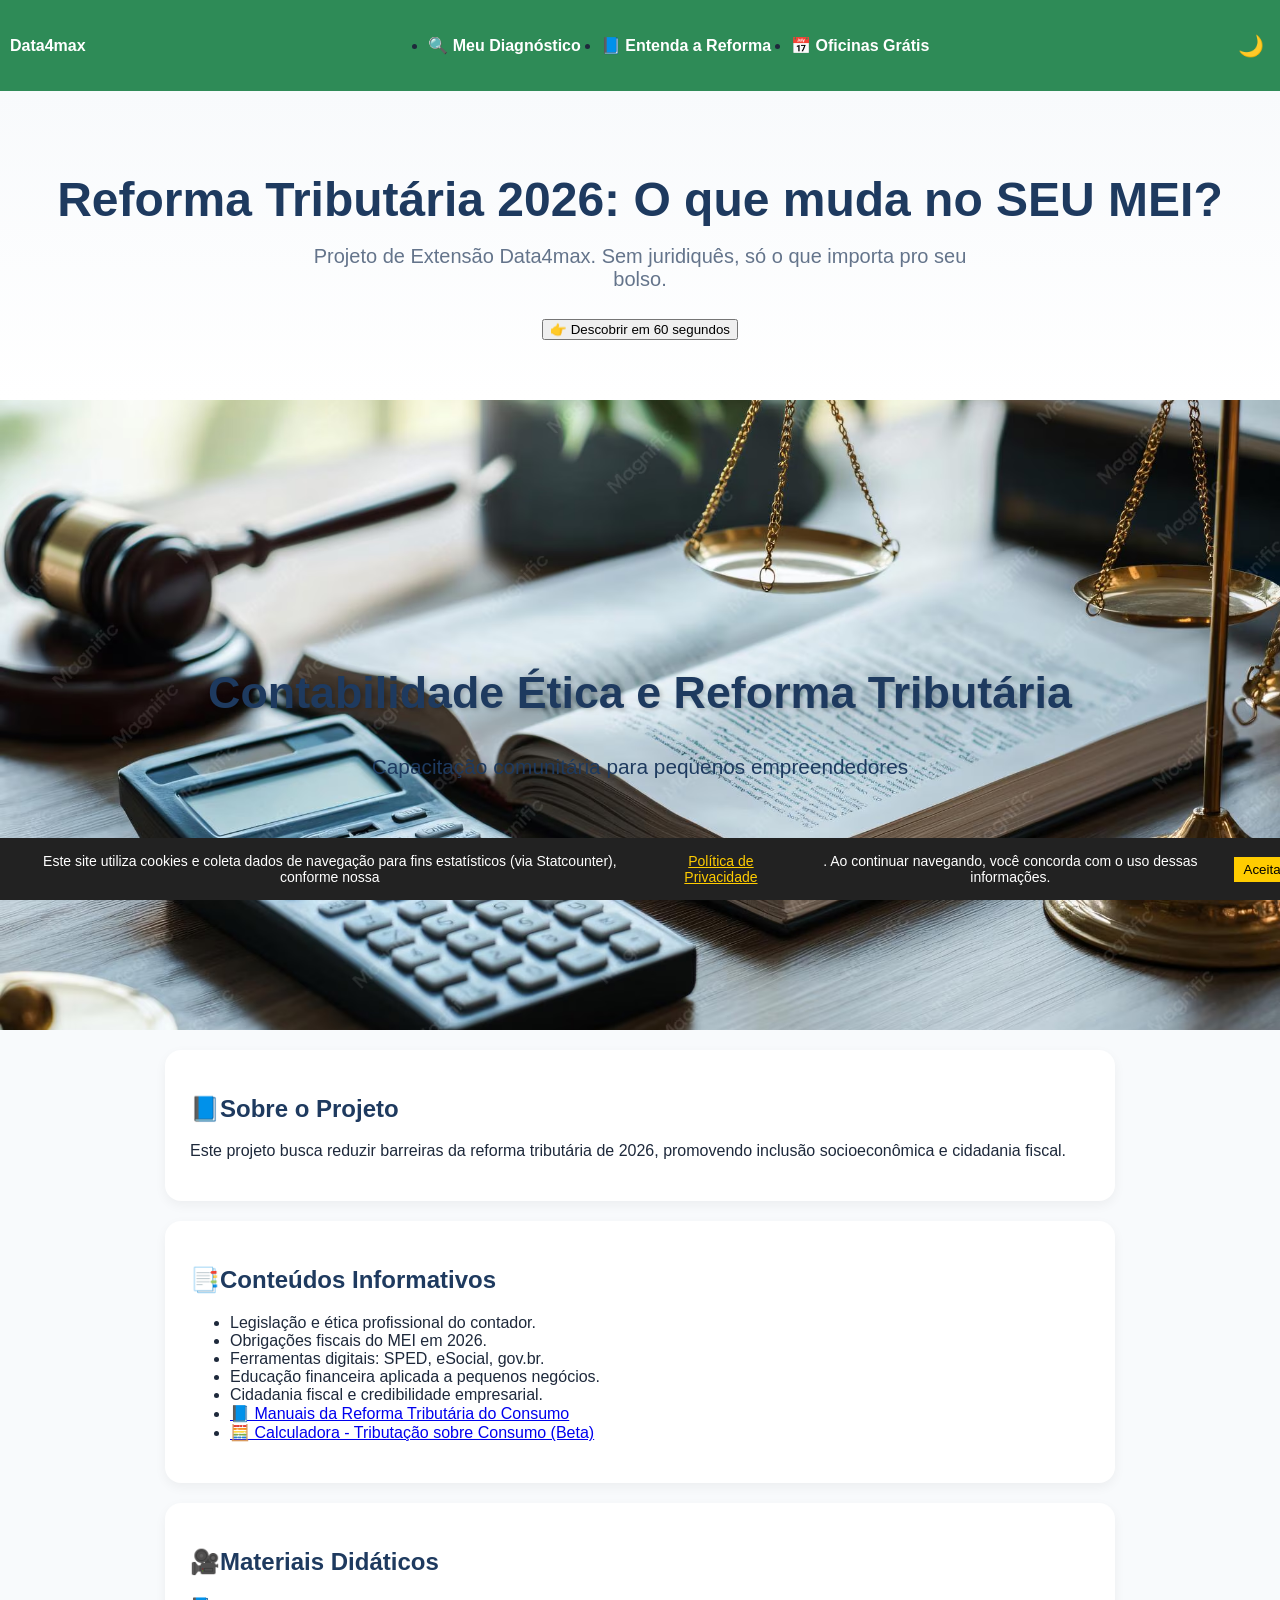
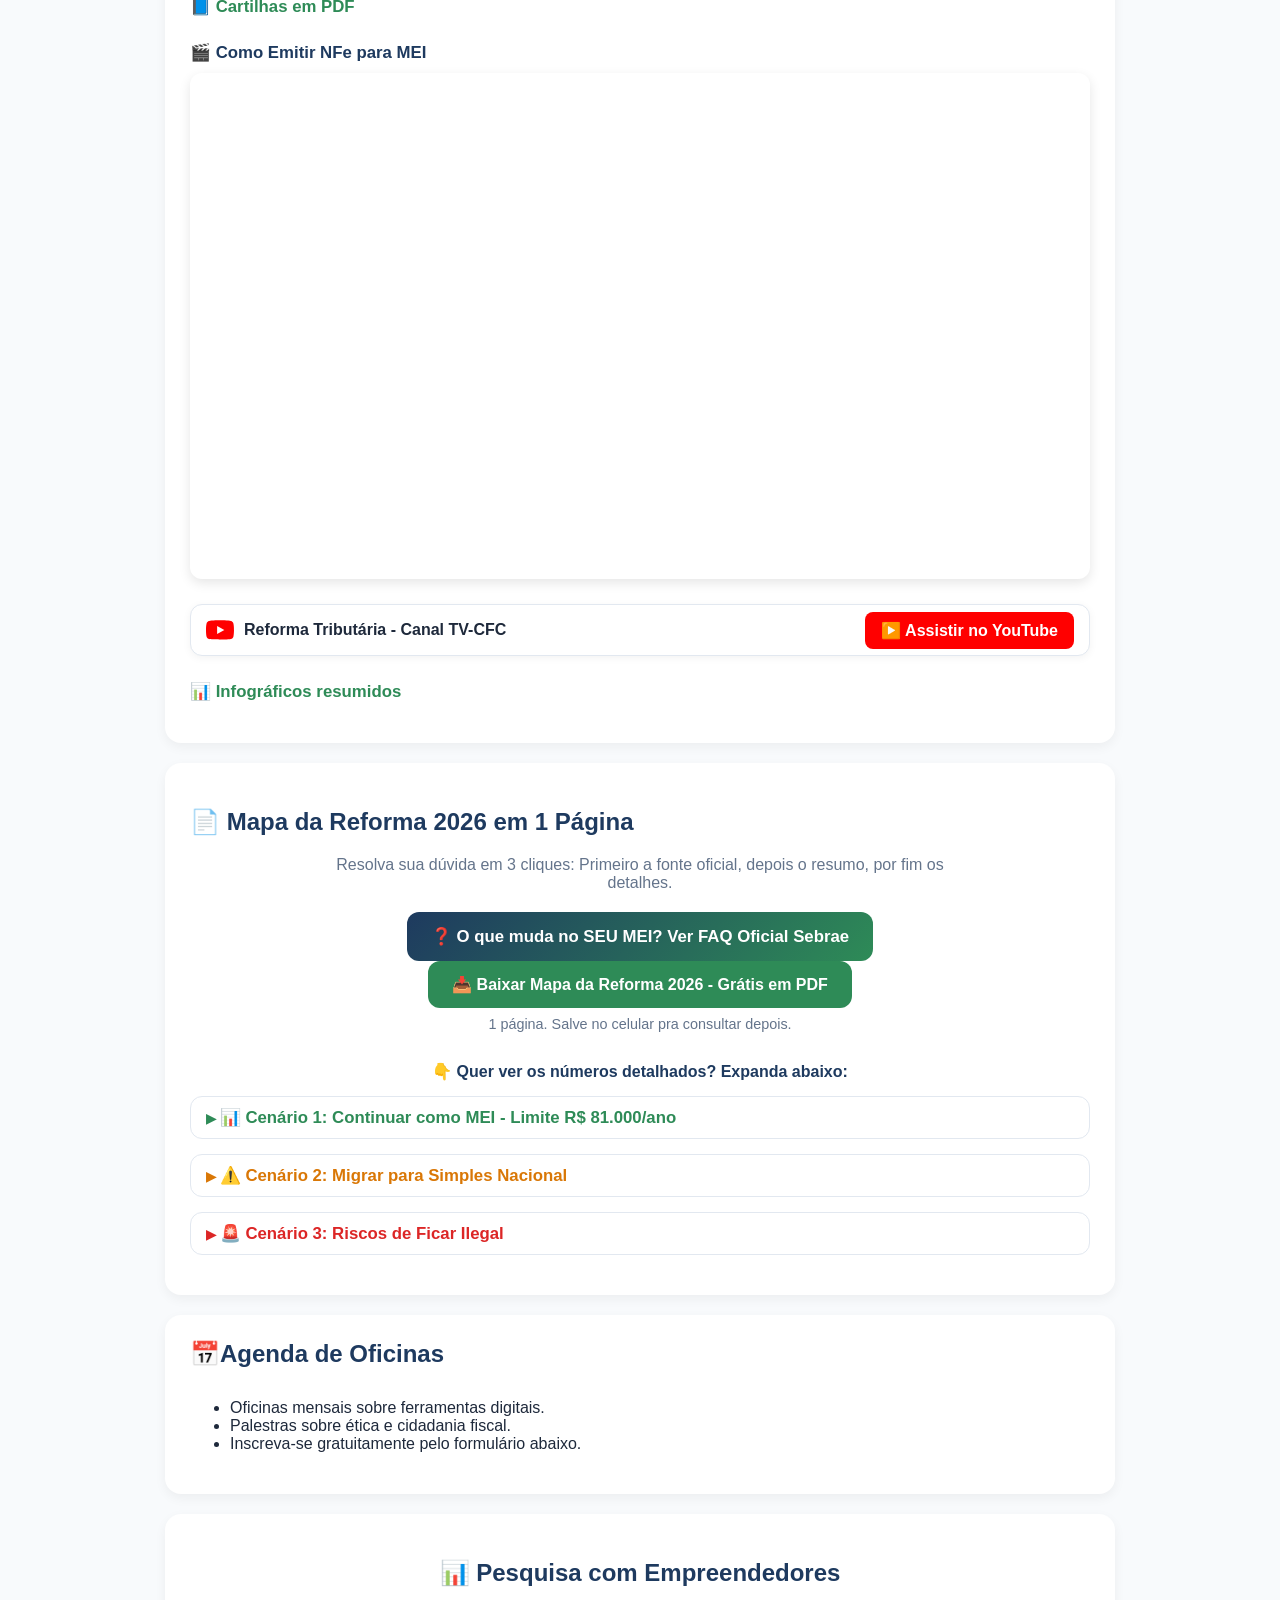
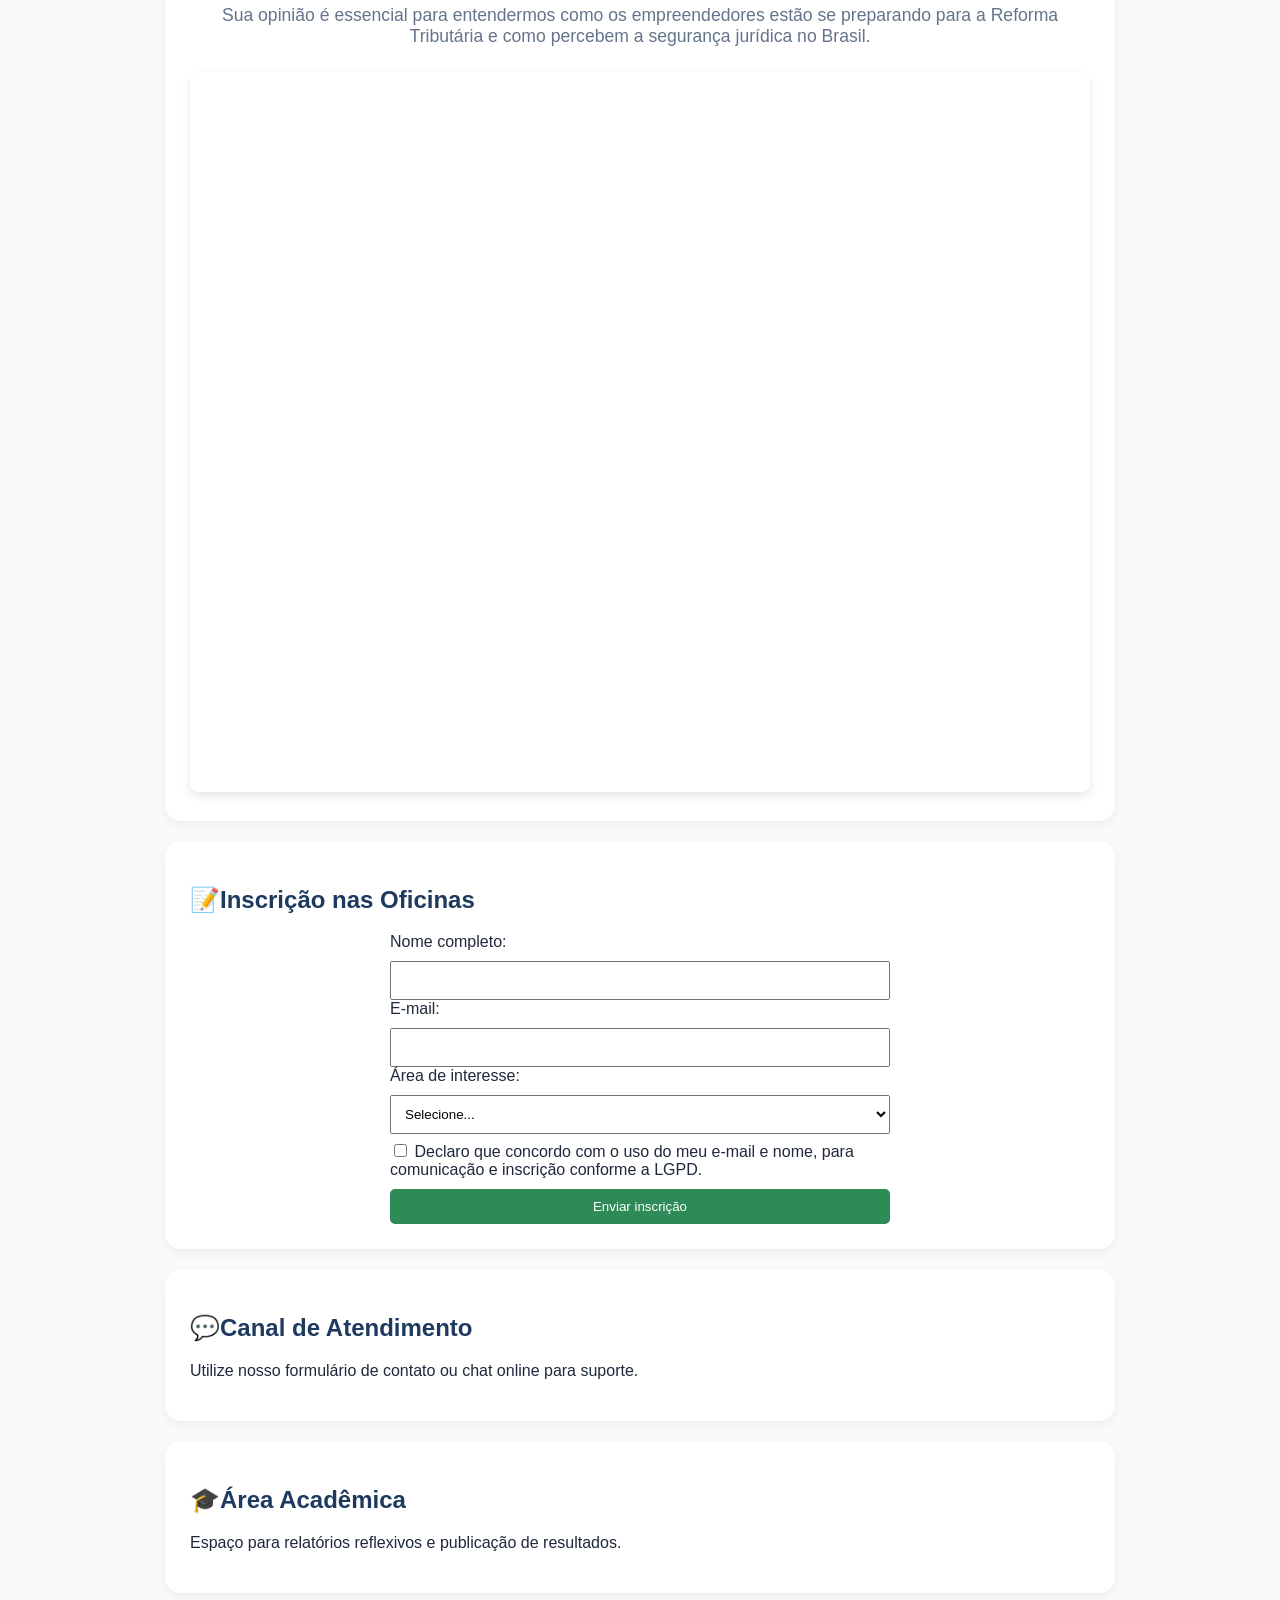
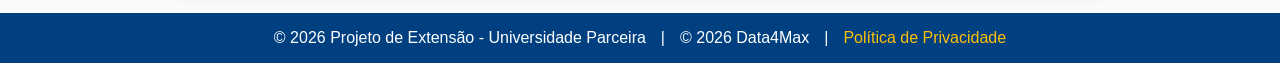
==== index.html @ 325523de "Update index.html" ====
<!DOCTYPE html>
<html lang="pt-BR">
<head>
  <meta charset="UTF-8">
  <meta name="viewport" content="width=device-width, initial-scale=1.0">
  <title>Reforma Tributária 2026: O que muda no SEU MEI? | Data4max</title>  
  <link rel="stylesheet" href="css/style.css">

   <!-- Navegação com menu hamburguer e botão de tema -->
  <nav class="navbar">
    <div class="nav-left">
      <div class="logo">Data4max</div>
      <ul class="menu" id="menu">
        <li><a href="#pesquisa">🔍 Meu Diagnóstico</a></li>
        <li><a href="#mapa">📘 Entenda a Reforma</a></li>
        <li><a href="#agenda">📅 Oficinas Grátis</a></li>
        <li class="hide-menu"><a href="#materiais">🎥 Materiais</a></li>
        <li class="hide-menu"><a href="#atendimento">💬 Atendimento</a></li>
        <li class="hide-menu"><a href="#academico">🎓 Acadêmico</a></li>
      </ul>
    </div>
    <div class="nav-right">
      <button id="theme-toggle">🌙</button>
      <button class="menu-toggle" id="menu-toggle">☰ Menu</button>
    </div>
  </nav>

  <!-- 👇 HERO CENTRALIZADO - NOVO -->
  <section class="hero">
    <div class="container">
      <h1>Reforma Tributária 2026: O que muda no SEU MEI?</h1>
      <p>Projeto de Extensão Data4max. Sem juridiquês, só o que importa pro seu bolso.</p>
      <button class="btn-cta" onclick="document.getElementById('pesquisa').scrollIntoView()">👉 Descobrir em 60 segundos</button>
    </div>
  </section>

  <!-- Banner visual -->
  <div class="banner">
    <div class="overlay"></div>
    <div class="banner-content">
      <h2>Contabilidade Ética e Reforma Tributária</h2> <!-- Era H1 -->
      <p>Capacitação comunitária para pequenos empreendedores</p>
    </div>
  </div>

  <section class="section" id="sobre">
    <h2><span>📘</span>Sobre o Projeto</h2>
    <p>Este projeto busca reduzir barreiras da reforma tributária de 2026, promovendo inclusão socioeconômica e cidadania fiscal.</p>
  </section>

  <section class="section" id="conteudos">
    <h2><span>📑</span>Conteúdos Informativos</h2>
    <ul>
      <li>Legislação e ética profissional do contador.</li>
      <li>Obrigações fiscais do MEI em 2026.</li>
      <li>Ferramentas digitais: SPED, eSocial, gov.br.</li>
      <li>Educação financeira aplicada a pequenos negócios.</li>
      <li>Cidadania fiscal e credibilidade empresarial.</li>
      <li>
        <a href="https://www.gov.br/receitafederal/pt-br/centrais-de-conteudo/publicacoes/manuais/reforma-tributaria-do-consumo" target="_blank" class="tooltip-container">
          📘 Manuais da Reforma Tributária do Consumo
          <span class="tooltip">Acesse os manuais oficiais da Receita Federal sobre a Reforma Tributária do Consumo</span>
        </a>
      </li>
      <li>
        <a href="https://consumo.tributos.gov.br/servico/calcular-tributos-consumo/calculadora/regime-geral" target="_blank" class="tooltip-container">
          🧮 Calculadora - Tributação sobre Consumo (Beta)
          <span class="tooltip">Ferramenta beta para simular a tributação sobre consumo no regime geral</span>
        </a>
      </li>
    </ul>
  </section>

  <!-- =============================== MATERIAIS - HTML v4 =============================== -->
  <section class="section" id="materiais">
    <h2><span>🎥</span>Materiais Didáticos</h2>
    <ul class="materiais-lista">
      <li>
        <div class="tooltip-container">
          <a href="assets/Reforma_Tributaria_Pequenos_Negocios_ebook" target="_blank" rel="noopener noreferrer" class="materiais-link">
            📘 Cartilhas em PDF
          </a>
          <span class="tooltip">Material oficial do Sebrae. 17 páginas, linguagem simples.</span>
        </div>
      </li>
      <li>
        <div class="materiais-video-wrapper">
          <p class="materiais-titulo tooltip-container">
            🎬 Como Emitir NFe para MEI
            <span class="tooltip">Passo a passo atualizado pra emitir nota fiscal sendo MEI.</span>
          </p>
          <div class="video-container">
            <iframe
              src="https://www.youtube.com/embed/S_SVai_l8MQ"
              title="Como emitir NFe para MEI"
              frameborder="0"
              allow="accelerometer; autoplay; clipboard-write; encrypted-media; gyroscope; picture-in-picture; web-share"
              referrerpolicy="strict-origin-when-cross-origin"
              loading="lazy"
              allowfullscreen>
            </iframe>
          </div>
        </div>
      </li>
      <li>
        <div class="youtube-container">
          <div class="youtube-info">
            <svg xmlns="http://www.w3.org/2000/svg" width="28" height="20" viewBox="0 0 29 20" aria-hidden="true" class="youtube-icon">
              <path d="M14.4848 20C14.4848 20 23.5695 20 25.8229 19.4C27.0917 19.06 28.0459 18.08 28.3808 16.87C29 14.65 29 9.98 29 9.98C29 9.98 29 5.34 28.3808 3.14C28.0459 1.9 27.0917 0.94 25.8229 0.61C23.5695 0 14.4848 0 14.4848 0C14.4848 0 5.42037 0 3.17711 0.61C1.9286 0.94 0.954148 1.9 0.59888 3.14C0 5.34 0 9.98 0 9.98C0 9.98 0 14.65 0.59888 16.87C0.954148 18.08 1.9286 19.06 3.17711 19.4C5.42037 20 14.4848 20 14.4848 20Z" fill="#FF0000"></path>
              <path d="M19 10L11.5 5.75V14.25L19 10Z" fill="white"></path>
            </svg>
            Reforma Tributária - Canal TV-CFC
          </div>
          <div class="youtube-link">
            <a href="https://www.youtube.com/watch?v=bTarX86gB5U" target="_blank" rel="noopener" aria-label="Assistir vídeo no canal TV-CFC">
              ▶️ Assistir no YouTube
            </a>
          </div>
        </div>
      </li>
      <li>
        <div class="tooltip-container">
          <a href="assets/mapa-reforma-mei.pdf" download class="materiais-link">
            📊 Infográficos resumidos
          </a>
          <span class="tooltip">Baixe o Mapa da Reforma 2026 em 1 página. Grátis.</span>
        </div>
      </li>
    </ul>
  </section>

  <!-- =============================== MAPA - HTML =============================== -->
  <section class="section" id="mapa">
    <h2>📄 Mapa da Reforma 2026 em 1 Página</h2>
    <p class="mapa-subtitulo">
      Resolva sua dúvida em 3 cliques: Primeiro a fonte oficial, depois o resumo, por fim os detalhes.
    </p>
    <div class="tooltip-container mapa-btn-wrapper">
      <a href="assets/FAQ_Reforma_Tributaria.pdf" target="_blank" class="btn-mapa btn-faq">
        ❓ O que muda no SEU MEI? Ver FAQ Oficial Sebrae
      </a>
      <span class="tooltip">
        Perguntas e Respostas direto da Agência Sebrae. 17 páginas. Atualizado 2025.
      </span>
    </div>
    <div class="mapa-btn-wrapper">
      <a href="assets/mapa-reforma-mei.pdf" download class="btn-mapa">
        📥 Baixar Mapa da Reforma 2026 - Grátis em PDF
      </a>
      <p class="mapa-legenda">1 página. Salve no celular pra consultar depois.</p>
    </div>
    <div class="mapa-accordion">
      <p class="mapa-cta">👇 Quer ver os números detalhados? Expanda abaixo:</p>
      <details class="mapa-details">
        <summary style="color: #2E8B57;">📊 Cenário 1: Continuar como MEI - Limite R$ 81.000/ano</summary>
        <div class="mapa-details-content">
          <p><strong>Impostos:</strong> Continua pagando só o DAS fixo. Sem IBS/CBS.</p>
          <p><strong>Regra Nova:</strong> Se passar de R$ 81 mil, sai do MEI automático.</p>
        </div>
      </details>
      <details class="mapa-details">
        <summary style="color: #D97706;">⚠️ Cenário 2: Migrar para Simples Nacional</summary>
        <div class="mapa-details-content">
          <p><strong>Quando:</strong> Fatura acima de R$ 81 mil ou quer emitir NFe sem limite.</p>
          <p><strong>Impostos:</strong> Vai pagar IBS + CBS dentro de uma alíquota única.</p>
        </div>
      </details>
      <details class="mapa-details">
        <summary style="color: #DC2626;">🚨 Cenário 3: Riscos de Ficar Ilegal</summary>
        <div class="mapa-details-content">
          <p><strong>Risco:</strong> Multa, cancelamento do CNPJ e perda de benefícios.</p>
          <p><strong>Dica:</strong> Use a calculadora antes de decidir.</p>
        </div>
      </details>
    </div>
  </section>

  <section class="section" id="agenda">
  <h2 class="tooltip-container">
    <span>📅</span>Agenda de Oficinas
    <span class="tooltip">🚧 Seção em desenvolvimento. Em breve as datas aqui.</span>
  </h2>
  <ul>
      <li>Oficinas mensais sobre ferramentas digitais.</li>
      <li>Palestras sobre ética e cidadania fiscal.</li>
      <li>Inscreva-se gratuitamente pelo formulário abaixo.</li>
    </ul>
  </section>

  <section class="section fade-in pesquisa" id="pesquisa">
    <h2><span>📊</span> Pesquisa com Empreendedores</h2>
    <p>
      Sua opinião é essencial para entendermos como os empreendedores estão se preparando para a Reforma Tributária e como percebem a segurança jurídica no Brasil.
    </p>
    <iframe src="https://docs.google.com/forms/d/e/1FAIpQLSePwl8fW0wKnRzPjgYbWJZY4VX-EGriVzM76Zxz2ExbUcpcVQ/viewform?embedded=true"
            class="iframe-pesquisa">
      Carregando…
    </iframe>
  </section>

  <section class="section" id="inscricao">
    <h2><span>📝</span>Inscrição nas Oficinas</h2>
    <form id="formInscricao">
      <label>Nome completo:</label>
      <input type="text" id="nome" name="nome" required>
      <label>E-mail:</label>
      <input type="email" id="email" name="email" required>
      <label>Área de interesse:</label>
      <select id="interesse" name="interesse" required>
        <option value="">Selecione...</option>
        <option value="Fiscal">Obrigações Fiscais</option>
        <option value="Digital">Ferramentas Digitais</option>
        <option value="Financeira">Educação Financeira</option>
        <option value="Ética">Ética Profissional</option>
      </select>
      <label>
        <input type="checkbox" id="consentimento" name="consentimento" value="Aceito" required>
        Declaro que concordo com o uso do meu e-mail e nome, para comunicação e inscrição conforme a LGPD.
      </label>
      <button type="submit">Enviar inscrição</button>
    </form>
    <div id="mensagemConfirmacao">
      <h2><span>✅</span> Inscrição Confirmada</h2>
      <p>Obrigado por se inscrever! Seus dados foram recebidos com sucesso.</p>
      <p>Conforme a LGPD, suas informações serão utilizadas exclusivamente para inscrição e comunicação sobre as atividades do projeto.</p>
      <p>Você pode solicitar a exclusão do seu e-mail e nome a qualquer momento pelo contato e-mail: <strong>contato@data4max.com.br</strong>.</p>
    </div>
  </section>

  <section class="section" id="atendimento">
    <h2><span>💬</span>Canal de Atendimento</h2>
    <p>Utilize nosso formulário de contato ou chat online para suporte.</p>
  </section>

  <section class="section" id="academico">
    <h2><span>🎓</span>Área Acadêmica</h2>
    <p>Espaço para relatórios reflexivos e publicação de resultados.</p>
  </section>

  <footer class="footer">
    <div class="rodape-conteudo">
      <span>© 2026 Projeto de Extensão - Universidade Parceira</span> |
      <span>© 2026 Data4Max</span> |
      <span><a href="privacidade.html">Política de Privacidade</a></span>
    </div>
  </footer>

  <!-- Aviso LGPD -->
  <div id="avisoLGPD" class="aviso-lgpd">
    Este site utiliza cookies e coleta dados de navegação para fins estatísticos
    (via Statcounter), conforme nossa <a href="privacidade.html">Política de Privacidade</a>.
    Ao continuar navegando, você concorda com o uso dessas informações.
    <button id="aceitarLGPD">Aceitar</button>
  </div>

  <script src="js/script.js"></script>
</body>
</html>
---- css/style.css ----
/* ===============================
   🎨 Estilo Base
=============================== */
:root {
  --bg-main: #f8fafc;
  --bg-card: #ffffff;
  --text-main: #1e293b;
  --text-muted: #64748b;
  --accent: #2E8B57;
  --accent-dark: #1E3A5F;
  --border: #e2e8f0;
  --tooltip-bg: #1E3A5F;
  --tooltip-text: #fff;
}
[data-theme="dark"], body.dark-mode {
  --bg-main: #0f172a;
  --bg-card: #1e293b;
  --text-main: #f1f5f9;
  --text-muted: #94a3b8;
  --accent: #34d399;
  --accent-dark: #60a5fa;
  --border: #334155;
  --tooltip-bg: #FFD966;
  --tooltip-text: #1E1E1E;
}

body {
  font-family: 'Segoe UI', Arial, sans-serif;
  margin: 0; padding: 0;
  background-color: var(--bg-main);
  color: var(--text-main);
  transition: background-color 0.3s, color 0.3s;
}

header {
  background: linear-gradient(90deg, #1E3A5F, #2E8B57);
  color: white;
  padding: 20px;
  text-align: center;
}

/* ===============================
   📌 Navegação
=============================== */
nav.navbar {
  background-color: var(--accent);
  padding: 10px;
  display: flex;
  justify-content: space-between;
  align-items: center;
}

.nav-left {
  display: flex;
  align-items: center;
  gap: 20px;
  flex: 1;
}

.logo {
  font-weight: bold;
  color: white;
  margin-right: 20px;
}

.menu {
  display: none;
  flex-direction: column;
  background-color: var(--accent);
  padding: 10px;
  width: 100%;
}

.menu.active { display: flex; }

.menu a {
  color: white;
  margin: 8px 0;
  text-decoration: none;
  font-weight: bold;
  transition: color 0.3s;
}
.menu a:hover { color: #FFD966; }

.nav-right {
  display: flex;
  align-items: center;
  gap: 15px;
}

.menu-toggle, #theme-toggle {
  background: none;
  border: none;
  color: white;
  cursor: pointer;
}
.menu-toggle { font-size: 1.5em; }
#theme-toggle { font-size: 1.3em; }

/* NOVO DATA4MAX: Esconde menus extras sem apagar HTML */
.hide-menu { display: none!important; }

/* ===============================
   📌 HERO - NOVO BLOCO CENTRALIZADO
=============================== */
.hero {
  text-align: center;
  padding: 80px 20px 60px;
  background: linear-gradient(180deg, var(--bg-main) 0%, var(--bg-card) 100%);
}

.hero.container {
  max-width: 800px;
  margin: 0 auto;
}

.hero h1 {
  font-size: clamp(2rem, 5vw, 3rem); /* 32px a 48px responsivo */
  font-weight: 800;
  color: var(--accent-dark);
  line-height: 1.2;
  margin: 0 0 16px 0;
}

.hero p {
  font-size: clamp(1.05rem, 2.5vw, 1.25rem);
  color: var(--text-muted);
  margin: 0 0 28px 0;
  max-width: 60ch;
  margin-inline: auto;
}

.hero.btn-cta {
  display: inline-block;
  padding: 14px 28px;
  font-weight: 700;
  font-size: 1.1em;
  border-radius: 12px;
  border: 0;
  cursor: pointer;
  background: var(--accent-dark);
  color: #fff;
  text-decoration: none;
  box-shadow: 0 4px 14px rgba(30, 58, 95, 0.3);
  transition: transform.2s, box-shadow.2s, background.3s;
}
.hero.btn-cta:hover {
  background: #0D1B2A;
  transform: translateY(-2px);
  box-shadow: 0 6px 20px rgba(30, 58, 95, 0.4);
}
body.dark-mode.hero.btn-cta {
  background-color: #FFD966;
  color: #1E1E1E;
}
body.dark-mode.hero.btn-cta:hover {
  background-color: #e6c25e;
}

/* ===============================
   📌 Banner
=============================== */
.banner {
  position: relative;
  background: url('../img/banner-bg.jpg') center/cover no-repeat;
  height: 70vh;
  display: flex;
  align-items: center;
  justify-content: center;
  text-align: center;
}
.banner.overlay {
  position: absolute;
  top: 0; left: 0;
  width: 100%; height: 100%;
  background: rgba(255, 217, 102, 0.6);
}
.banner-content { position: relative; z-index: 2; }
.banner h2 { /* Era h1, troquei pra não conflitar com SEO */
  font-size: 2.8em;
  font-weight: 700;
  color: var(--accent-dark);
  text-shadow: 2px 2px 4px rgba(0,0,0,0.2);
}
.banner p { font-size: 1.3em; margin-top: 10px; color: var(--accent-dark); }
body.dark-mode.banner h2, body.dark-mode.banner p { color: #FFD966; }

/* ===============================
   📌 Seções
=============================== */
.section {
  padding: 25px;
  background-color: var(--bg-card);
  margin: 20px auto;
  border-radius: 16px;
  box-shadow: 0 4px 12px rgba(0,0,0,0.05);
  max-width: 900px;
  transition: transform 0.3s ease;
}
.section:hover { transform: translateY(-5px); }
.section h2 { color: var(--accent-dark); }

/* ===============================
   📌 Formulário
=============================== */
form {
  display: flex;
  flex-direction: column;
  max-width: 500px;
  margin: auto;
}
form input, form select, form button {
  margin-top: 10px;
  padding: 10px;
}
form button {
  background-color: var(--accent);
  color: white;
  border: none;
  border-radius: 5px;
  cursor: pointer;
  transition: background 0.3s;
}
form button:hover { background-color: #256d46; }

/* ===============================
   📌 Mensagem de Confirmação
=============================== */
#mensagemConfirmacao {
  display: none;
  text-align: center;
  margin-top: 20px;
  padding: 20px;
  border: 2px solid #4CAF50;
  border-radius: 8px;
  background-color: #f9fff9;
  color: #333;
}
#mensagemConfirmacao h2 { color: #4CAF50; margin-bottom: 10px; }
#mensagemConfirmacao p { margin: 8px 0; font-size: 16px; }

/* ===============================
   📌 Rodapé
=============================== */
.footer {
  background: #004080;
  color: #fff;
  text-align: center;
  padding: 1rem;
}
.rodape-conteudo {
  display: flex;
  flex-wrap: wrap;
  justify-content: center;
  gap: 15px;
  align-items: center;
}
.rodape-conteudo a {
  color: #FFC107;
  text-decoration: none;
}
.rodape-conteudo a:hover { text-decoration: underline; }

/* ===============================
   📌 Animações
=============================== */
.fade-in {
  opacity: 0;
  transform: translateY(20px);
  transition: opacity 0.8s ease, transform 0.8s ease;
}
.fade-in.visible {
  opacity: 1;
  transform: translateY(0);
}

/* ===============================
   🌙 Modo Escuro
=============================== */
body.dark-mode header,
body.dark-mode footer {
  background: linear-gradient(90deg, #0D1B2A, #1B4332);
}
body.dark-mode nav { background-color: #1B4332; }
body.dark-mode.menu a { color: #EAEAEA; }
body.dark-mode.banner {
  background: url('../img/banner-dark.jpg') center/cover no-repeat;
}
body.dark-mode.banner.overlay { background: rgba(0,0,0,0.5); }
body.dark-mode.section {
  background-color: var(--bg-card);
  color: var(--text-main);
  box-shadow: 0 4px 10px rgba(255,255,255,0.1);
}
body.dark-mode form button { background-color: #1B4332; }
body.dark-mode #mensagemConfirmacao {
  background-color: #1E1E1E;
  border-color: #4CAF50;
  color: #EAEAEA;
}

/* 🔹 Modo escuro automático */
@media (prefers-color-scheme: dark) {
  body:not(.light-mode) { background-color: #121212; color: #EAEAEA; }
  body:not(.light-mode) header, body:not(.light-mode) footer { background: linear-gradient(90deg, #0D1B2A, #1B4332); }
  body:not(.light-mode) nav { background-color: #1B4332; }
  body:not(.light-mode).menu a { color: #EAEAEA; }
  body:not(.light-mode).banner { background: url('../img/banner-dark.jpg') center/cover no-repeat; }
  body:not(.light-mode).banner.overlay { background: rgba(0,0,0,0.5); }
  body:not(.light-mode).banner h2, body:not(.light-mode).banner p { color: #FFD966; }
  body:not(.light-mode).section {
    background-color: #1E1E1E;
    color: #EAEAEA;
    box-shadow: 0 4px 10px rgba(255,255,255,0.1);
  }
  body:not(.light-mode) form button { background-color: #1B4332; }
  body:not(.light-mode) #mensagemConfirmacao {
    background-color: #1E1E1E;
    border-color: #4CAF50;
    color: #EAEAEA;
  }
}

/* ===============================
   📌 Responsividade
=============================== */
@media (min-width: 769px) {
 .menu {
    display: flex;
    flex-direction: row;
    justify-content: center;
    gap: 20px;
    flex: 1;
  }
 .menu-toggle { display: none; }
}
@media (max-width: 768px) {
 .banner h2 { font-size: 2em; }
 .hero h1 { font-size: clamp(1.8rem, 8vw, 2.5rem); }
 .section { margin: 10px; padding: 20px; }
 .section h2 { font-size: 1.3em; }
 .iframe-pesquisa { min-height: 1200px; }
}
@media (max-width: 480px) {
 .banner { padding: 30px; }
 .banner h2 { font-size: 1.6em; }
 .hero { padding: 60px 20px 40px; }
 .section { margin: 5px; padding: 15px; }
 .menu a { font-size: 0.9em; }
 .iframe-pesquisa { min-height: 1600px; }
}

/* ===============================
   📌 Seção de Pesquisa
=============================== */
.pesquisa h2 {
  color: var(--accent-dark);
  text-align: center;
  margin-bottom: 15px;
}
.pesquisa p {
  text-align: center;
  color: var(--text-muted);
  margin-bottom: 25px;
  font-size: 1.1em;
}
.iframe-pesquisa {
  width: 100%;
  min-height: 80vh;
  border: none;
  border-radius: 8px;
  box-shadow: 0 4px 10px rgba(0,0,0,0.1);
}

/* ===============================
   📌 Aviso LGPD
=============================== */
.aviso-lgpd {
  position: fixed;
  bottom: 0;
  left: 0;
  width: 100%;
  background-color: #222;
  color: #fff;
  padding: 15px;
  text-align: center;
  font-size: 14px;
  z-index: 1000;
  display: flex;
  justify-content: center;
  align-items: center;
  gap: 10px;
}
.aviso-lgpd a { color: #ffcc00; text-decoration: underline; }
.aviso-lgpd button {
  padding: 5px 10px;
  background-color: #ffcc00;
  border: none;
  cursor: pointer;
}

/* ===============================
   📌 MAPA
=============================== */
.mapa-subtitulo {
  text-align: center;
  max-width: 650px;
  margin: 0 auto 20px auto;
  color: var(--text-muted);
}

.mapa-btn-wrapper {
  text-align: center;
  margin: 0 0 25px 0;
  display: block;
}

.btn-mapa {
  display: inline-block;
  background: var(--accent);
  color: #fff;
  padding: 14px 24px;
  border-radius: 12px;
  text-decoration: none;
  font-weight: bold;
  transition: transform 0.2s;
}
.btn-mapa:hover { transform: translateY(-2px); background-color: #e6c25e; color: #1E3A5F; }

.btn-faq {
  background: linear-gradient(135deg, var(--accent-dark), var(--accent));
  font-size: 1.05em;
}

.mapa-legenda {
  font-size: 0.9em;
  color: var(--text-muted);
  margin-top: 8px;
}

.mapa-accordion { margin-top: 30px; }

.mapa-cta {
  text-align: center;
  font-weight: bold;
  color: var(--accent-dark);
  margin-bottom: 15px;
}

.mapa-details {
  margin-bottom: 15px;
  background: rgba(255,255,255,0.5);
  border-radius: 12px;
  padding: 10px 15px;
  border: 1px solid var(--border);
}
[data-theme="dark"].mapa-details { background: rgba(0,0,0,0.2); }

.mapa-details summary {
  font-weight: bold;
  cursor: pointer;
  font-size: 1.05em;
  list-style: none;
}
.mapa-details summary::-webkit-details-marker { display: none; }
.mapa-details summary::before { content: '▶ '; font-size: 0.8em; }
.mapa-details[open] summary::before { content: '▼ '; }

.mapa-details-content {
  margin-top: 10px;
  padding-top: 10px;
  border-top: 1px solid var(--border);
}

/* ===============================
   📌 MATERIAIS
=============================== */
.materiais-lista { list-style: none; padding-left: 0; }
.materiais-lista li { margin-bottom: 25px; }
.materiais-lista li:last-child { margin-bottom: 0; }

.materiais-link { font-weight: bold; color: var(--accent); text-decoration: none; font-size: 1.05em; }
.materiais-titulo { font-weight: bold; color: var(--accent-dark); margin: 0 0 10px 0; font-size: 1.05em; }
.materiais-video-wrapper { display: block; width: 100%; }

/* 👇 O P já é block, mas o tooltip-container precisa ser inline-block */
p.tooltip-container {
  display: inline-block;
  width: auto;
  margin: 0 0 10px 0;
}
.video-container { position: relative; width: 100%; padding-bottom: 56.25%; height: 0; overflow: hidden; border-radius: 12px; box-shadow: 0 4px 12px rgba(0,0,0,0.1); }
.video-container iframe { position: absolute; top: 0; left: 0; width: 100%; height: 100%; }

/* === ESTILO DO BOTÃO YOUTUBE === */
.youtube-container {
  display: flex;
  align-items: center;
  justify-content: space-between;
  gap: 15px;
  background: var(--bg-card);
  border: 1px solid var(--border);
  border-radius: 12px;
  padding: 15px;
  box-shadow: 0 2px 8px rgba(0,0,0,0.05);
}
.youtube-info {
  display: flex;
  align-items: center;
  gap: 10px;
  font-weight: bold;
  color: var(--text-main);
}
.youtube-icon { flex-shrink: 0; }
.youtube-link a {
  background: #FF0000;
  color: #fff;
  padding: 10px 16px;
  border-radius: 8px;
  text-decoration: none;
  font-weight: bold;
  white-space: nowrap;
  transition: background 0.2s;
}
.youtube-link a:hover { background: #cc0000; }

/* No celular empilha */
@media (max-width: 600px) {
 .youtube-container { flex-direction: column; align-items: flex-start; }
 .youtube-link { width: 100%; }
 .youtube-link a { display: block; text-align: center; width: 100%; }
}

/* ===============================
   📌 Tooltip Customizado v3 - Corrigido
=============================== */
.tooltip-container {
  position: relative;
  display: inline-block;
  cursor: pointer;
}

.tooltip {
  visibility: hidden;
  opacity: 0;
  width: max-content;
  max-width: 260px;
  background-color: var(--tooltip-bg);
  color: var(--tooltip-text);
  text-align: center;
  border-radius: 8px;
  padding: 8px 12px;
  position: absolute;
  z-index: 10;
  bottom: 125%;
  left: 50%;
  transform: translateX(-50%);
  transition: opacity 0.3s ease;
  font-size: 0.9em;
  font-weight: 500;
  box-shadow: 0 4px 8px rgba(0,0,0,0.2);
  pointer-events: none;
  white-space: normal;
}

.tooltip::after {
  content: "";
  position: absolute;
  top: 100%;
  left: 50%;
  margin-left: -6px;
  border-width: 6px;
  border-style: solid;
  border-color: var(--tooltip-bg) transparent;
}

.tooltip-container:hover .tooltip { /* 👈 Coloquei o espaço aqui */
  visibility: visible;
  opacity: 1;
}
/* ===============================
   📌 AGENDA - Alinhado à esquerda
=============================== */
#agenda h2.tooltip-container {
  display: inline-block; /* Só do tamanho do texto, não 100% */
  text-align: left;
  margin: 0 0 15px 0; /* Tira o margin auto que centralizava */
 }
/* ===============================
   📌 MAPA - Centralizado só aqui
=============================== */
.mapa-btn-wrapper.tooltip-container {
  display: block;
  width: fit-content;
  margin: 0 auto;
}
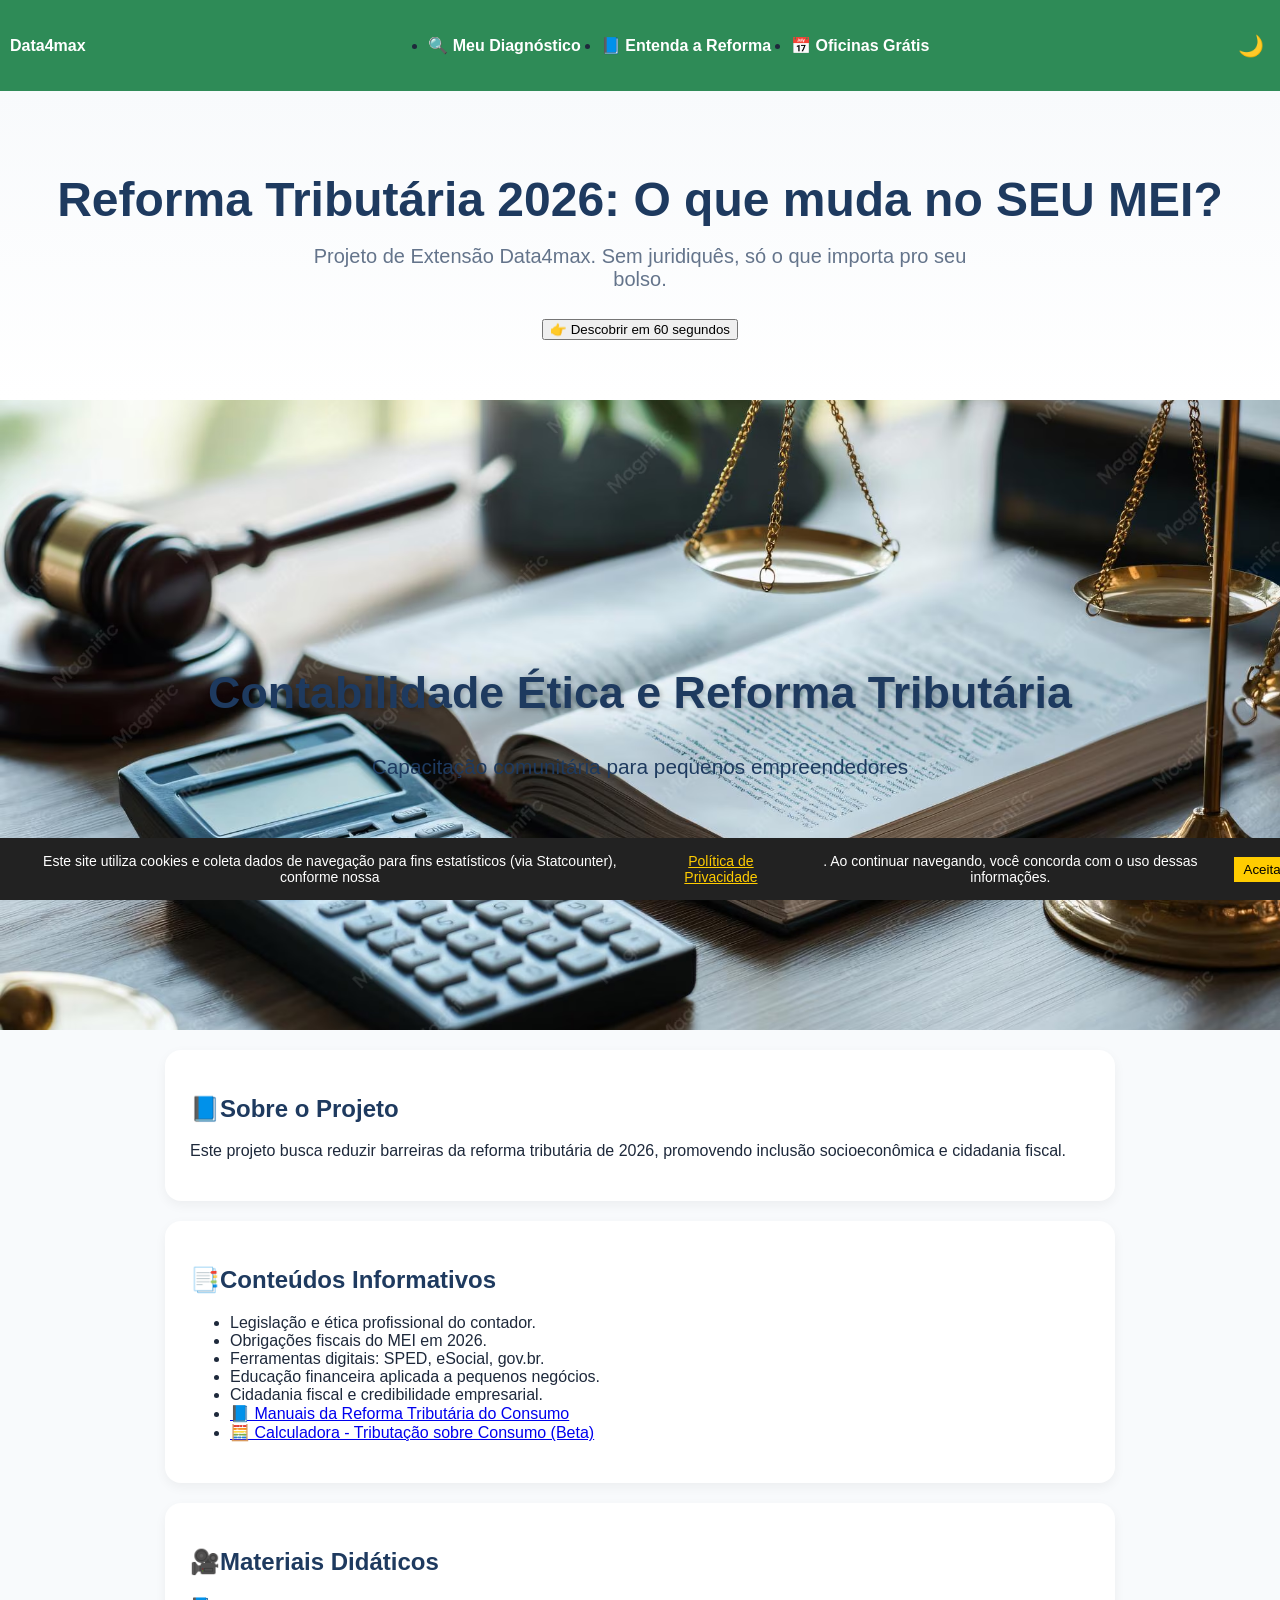
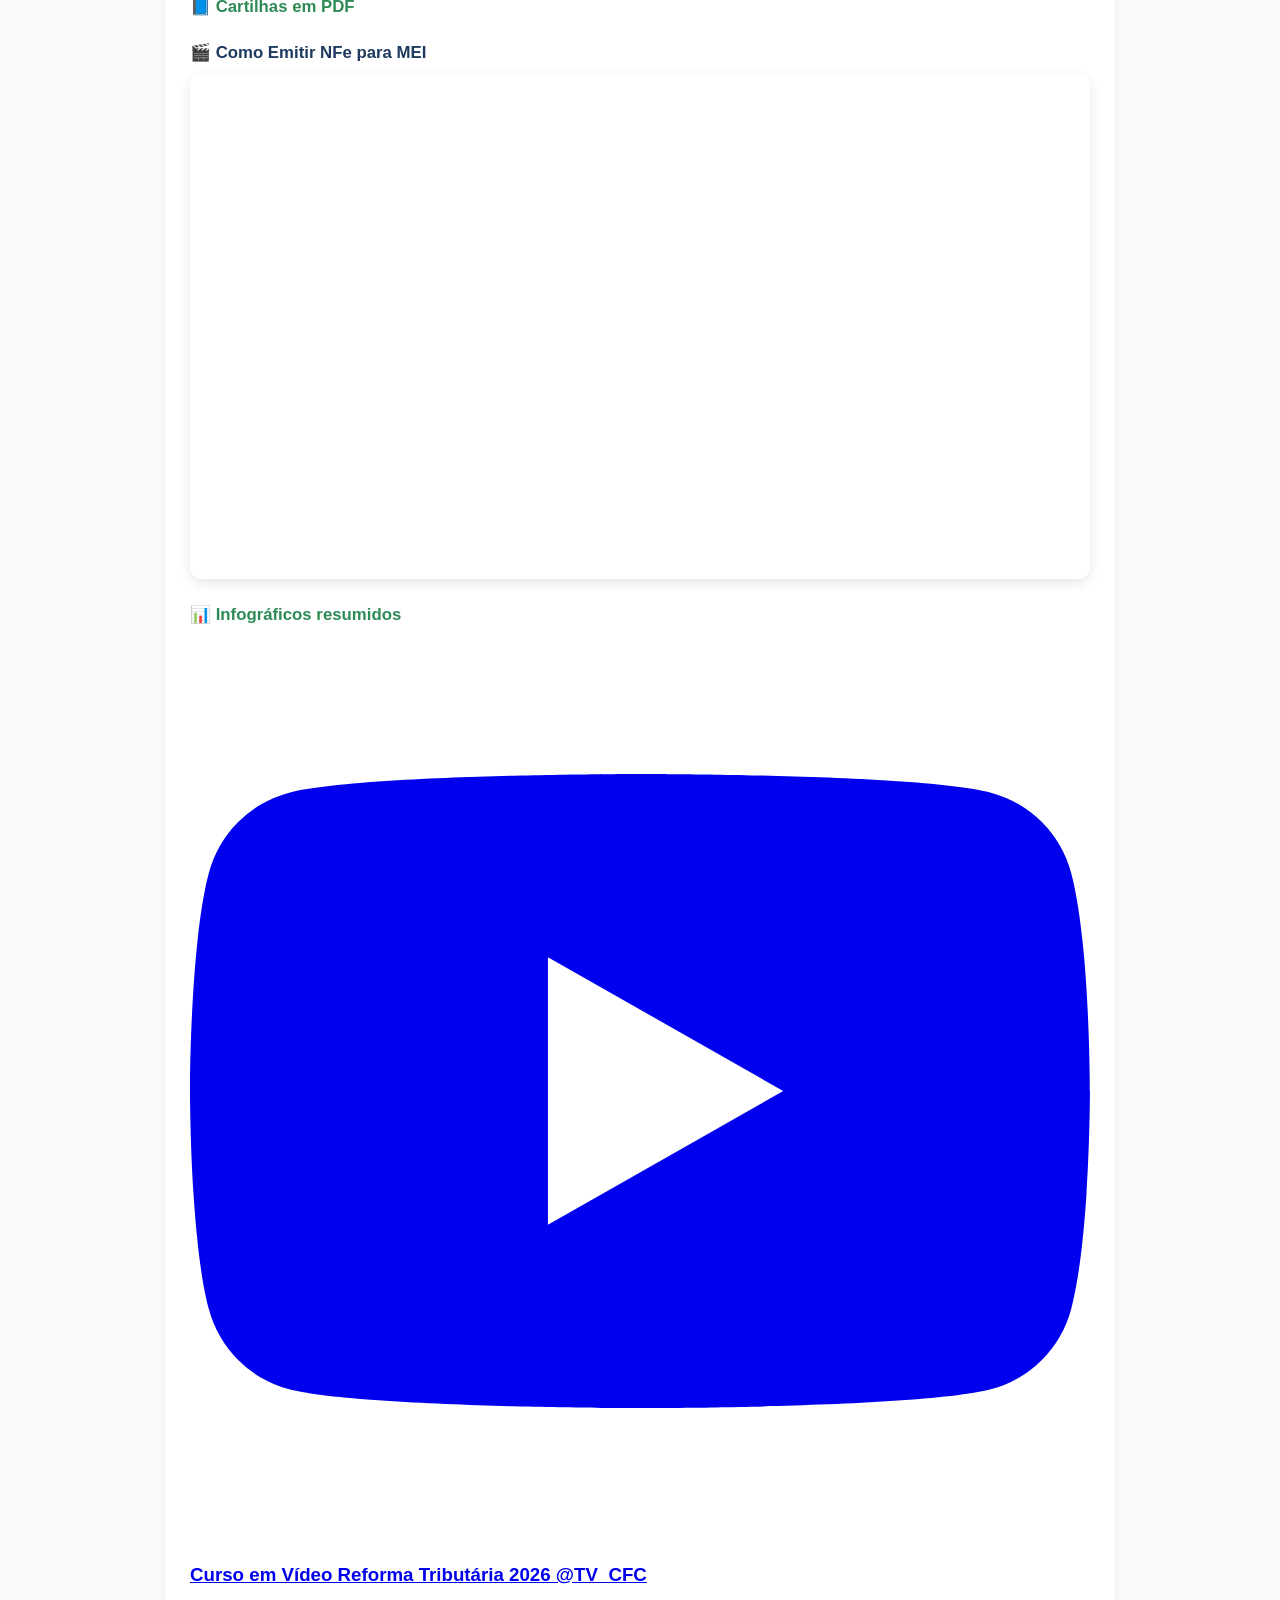
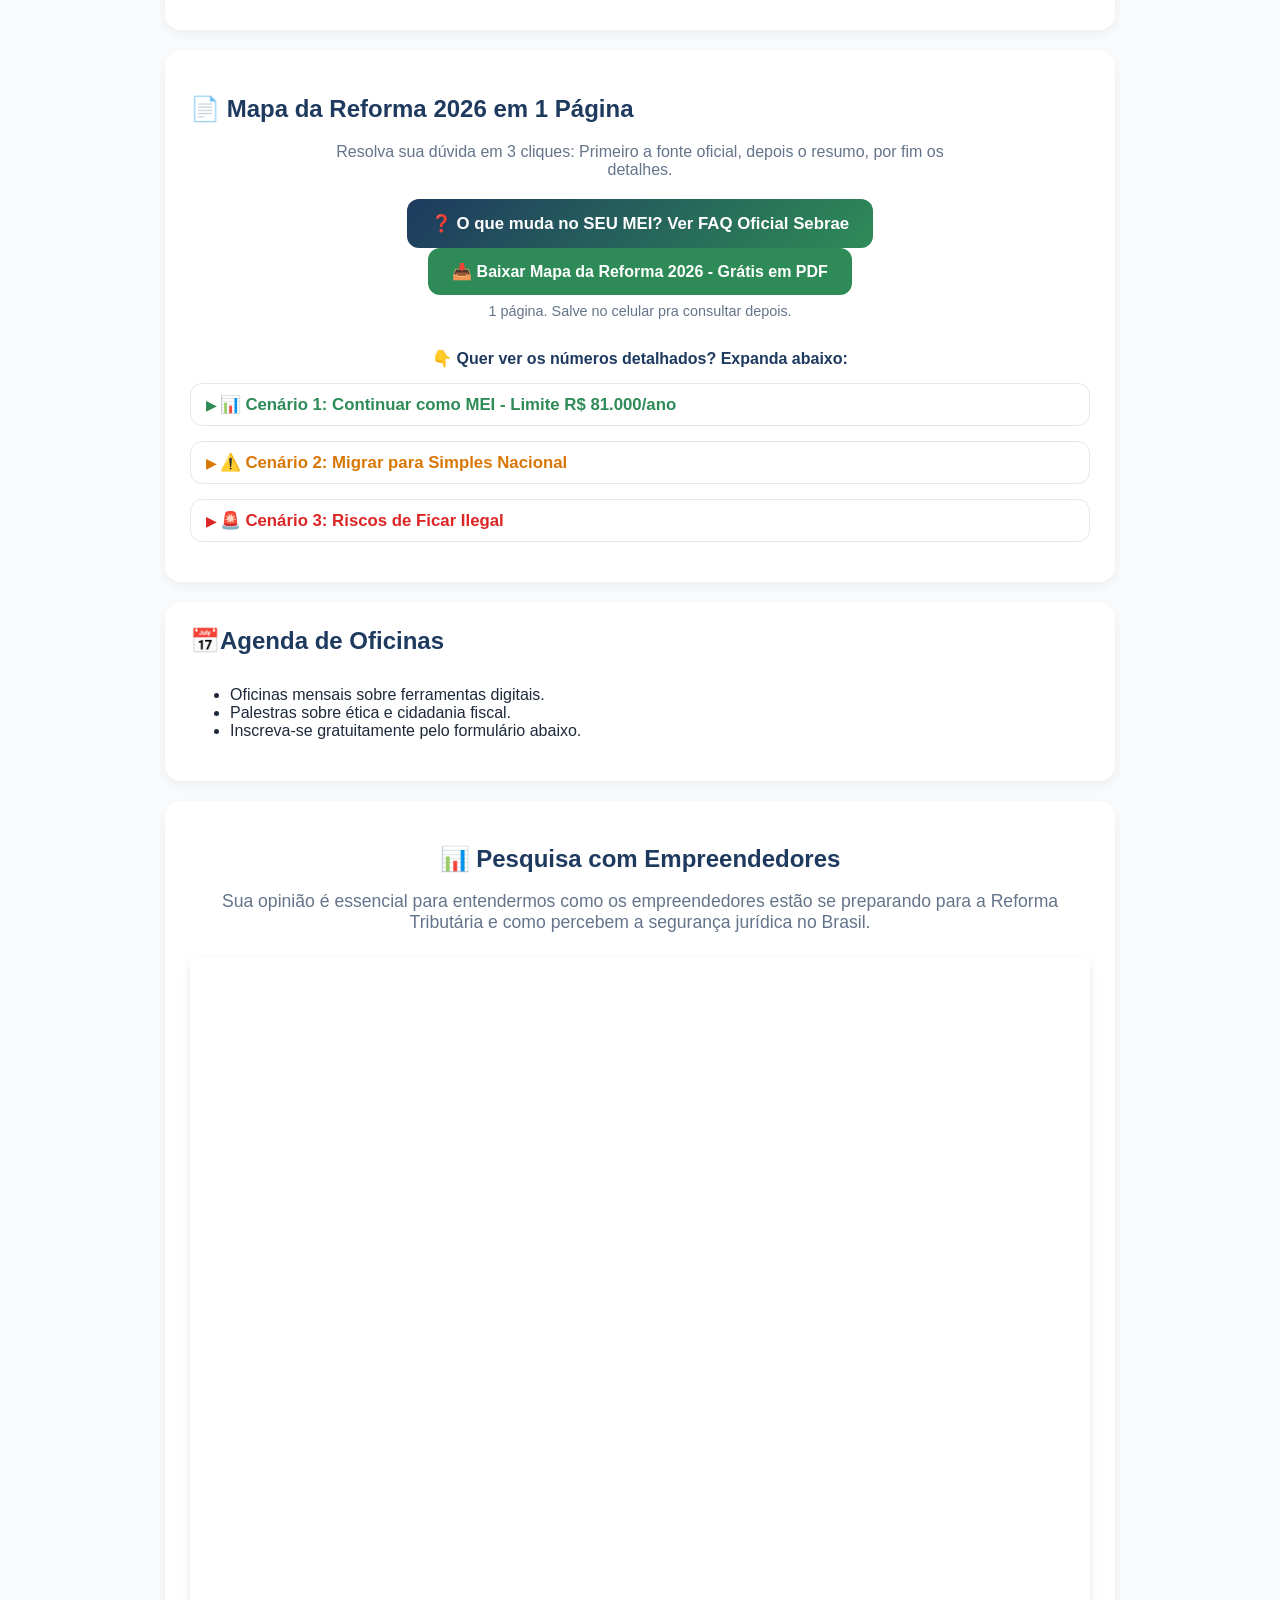
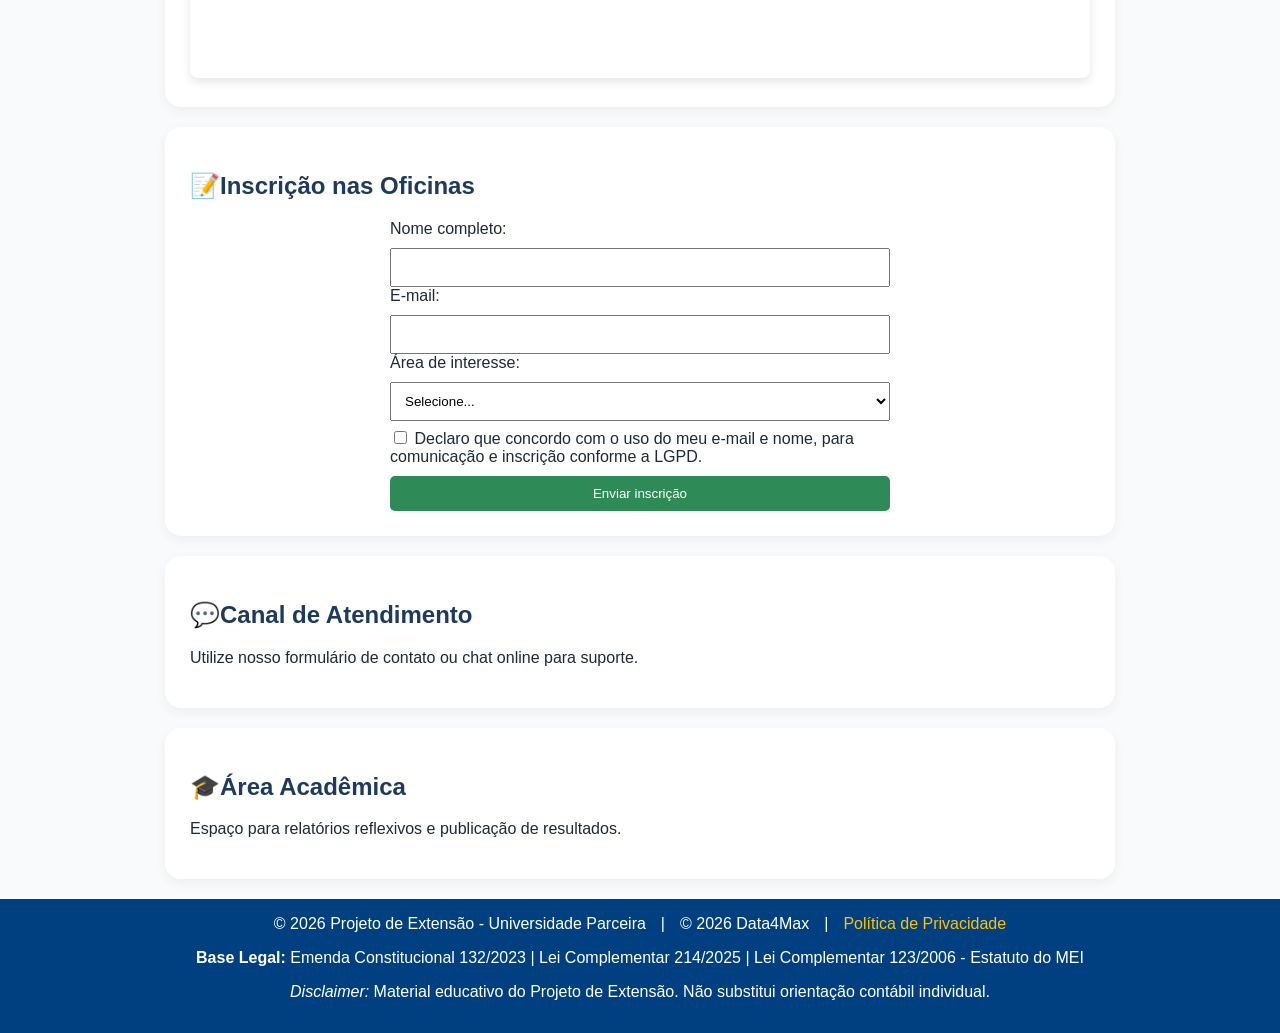
==== commit a9a1e85e: "Atualização_01072026 Inclusão Link PLAYLIST Curo Reforma Tributária CFC" ====
--- a/index.html
+++ b/index.html
@@ -71,64 +71,64 @@
     </ul>
   </section>
 
-  <!-- =============================== MATERIAIS - HTML v4 =============================== -->
-  <section class="section" id="materiais">
-    <h2><span>🎥</span>Materiais Didáticos</h2>
-    <ul class="materiais-lista">
-      <li>
-        <div class="tooltip-container">
-          <a href="assets/Reforma_Tributaria_Pequenos_Negocios_ebook" target="_blank" rel="noopener noreferrer" class="materiais-link">
-            📘 Cartilhas em PDF
-          </a>
-          <span class="tooltip">Material oficial do Sebrae. 17 páginas, linguagem simples.</span>
-        </div>
-      </li>
-      <li>
-        <div class="materiais-video-wrapper">
-          <p class="materiais-titulo tooltip-container">
-            🎬 Como Emitir NFe para MEI
-            <span class="tooltip">Passo a passo atualizado pra emitir nota fiscal sendo MEI.</span>
-          </p>
-          <div class="video-container">
-            <iframe
-              src="https://www.youtube.com/embed/S_SVai_l8MQ"
-              title="Como emitir NFe para MEI"
-              frameborder="0"
-              allow="accelerometer; autoplay; clipboard-write; encrypted-media; gyroscope; picture-in-picture; web-share"
-              referrerpolicy="strict-origin-when-cross-origin"
-              loading="lazy"
-              allowfullscreen>
-            </iframe>
-          </div>
-        </div>
-      </li>
-      <li>
-        <div class="youtube-container">
-          <div class="youtube-info">
-            <svg xmlns="http://www.w3.org/2000/svg" width="28" height="20" viewBox="0 0 29 20" aria-hidden="true" class="youtube-icon">
-              <path d="M14.4848 20C14.4848 20 23.5695 20 25.8229 19.4C27.0917 19.06 28.0459 18.08 28.3808 16.87C29 14.65 29 9.98 29 9.98C29 9.98 29 5.34 28.3808 3.14C28.0459 1.9 27.0917 0.94 25.8229 0.61C23.5695 0 14.4848 0 14.4848 0C14.4848 0 5.42037 0 3.17711 0.61C1.9286 0.94 0.954148 1.9 0.59888 3.14C0 5.34 0 9.98 0 9.98C0 9.98 0 14.65 0.59888 16.87C0.954148 18.08 1.9286 19.06 3.17711 19.4C5.42037 20 14.4848 20 14.4848 20Z" fill="#FF0000"></path>
-              <path d="M19 10L11.5 5.75V14.25L19 10Z" fill="white"></path>
-            </svg>
-            Reforma Tributária - Canal TV-CFC
-          </div>
-          <div class="youtube-link">
-            <a href="https://www.youtube.com/watch?v=bTarX86gB5U" target="_blank" rel="noopener" aria-label="Assistir vídeo no canal TV-CFC">
-              ▶️ Assistir no YouTube
-            </a>
-          </div>
-        </div>
-      </li>
-      <li>
-        <div class="tooltip-container">
-          <a href="assets/mapa-reforma-mei.pdf" download class="materiais-link">
-            📊 Infográficos resumidos
-          </a>
-          <span class="tooltip">Baixe o Mapa da Reforma 2026 em 1 página. Grátis.</span>
-        </div>
-      </li>
-    </ul>
-  </section>
-
+<!-- =============================== MATERIAIS - HTML v5 =============================== -->
+<section class="section" id="materiais">
+  <h2><span>🎥</span>Materiais Didáticos</h2>
+  <ul class="materiais-lista">
+    <li>
+      <div class="tooltip-container">
+        <a href="assets/Reforma_Tributaria_Pequenos_Negocios_ebook.pdf" target="_blank" rel="noopener noreferrer" class="materiais-link">
+          📘 Cartilhas em PDF
+        </a>
+        <span class="tooltip">Material oficial do Sebrae. 17 páginas, linguagem simples.</span>
+      </div>
+    </li>
+    <li>
+      <div class="materiais-video-wrapper">
+        <p class="materiais-titulo tooltip-container">
+          🎬 Como Emitir NFe para MEI
+          <span class="tooltip">Passo a passo atualizado pra emitir nota fiscal sendo MEI.</span>
+        </p>
+        <div class="video-container">
+          <iframe
+            src="https://www.youtube.com/embed/S_SVai_l8MQ"
+            title="Como emitir NFe para MEI"
+            frameborder="0"
+            allow="accelerometer; autoplay; clipboard-write; encrypted-media; gyroscope; picture-in-picture; web-share"
+            referrerpolicy="strict-origin-when-cross-origin"
+            loading="lazy"
+            allowfullscreen>
+          </iframe>
+        </div>
+      </div>
+    </li>
+    <li>
+      <div class="tooltip-container">
+        <a href="assets/mapa-reforma-mei.pdf" download class="materiais-link">
+          📊 Infográficos resumidos
+        </a>
+        <span class="tooltip">Baixe o Mapa da Reforma 2026 em 1 página. Grátis.</span>
+      </div>
+    </li>
+  </ul>
+
+  <!-- NOVA FAIXA PLAYLIST - 1 LINHA SÓ. Substitui o <li> do YouTube -->
+  <a href="https://www.youtube.com/playlist?list=PLw2ZKoI7RG_csmR4mhKQ840wwG_QEL4gn" 
+     target="_blank" 
+     rel="noopener noreferrer"
+     class="playlist-banner"
+     aria-label="Acessar Playlist completa aqui!"
+     title="Acessar Playlist completa aqui!">
+     
+    <svg class="yt-icon" viewBox="0 0 24 24" fill="currentColor" aria-hidden="true">
+      <path d="M23.498 6.186a3.016 3.016 0 0 0-2.122-2.136C19.505 3.545 12 3.545 12 3.545s-7.505 0-9.377.505A3.017 3.017 0 0 0 .502 6.186C0 8.07 0 12 0 12s0 3.93.502 5.814a3.016 3.016 0 0 0 2.122 2.136c1.871.505 9.376.505 9.376.505s7.505 0 9.377-.505a3.015 3.015 0 0 0 2.122-2.136C24 15.93 24 12 24 12s0-3.93-.502-5.814zM9.545 15.568V8.432L15.818 12l-6.273 3.568z"/>
+    </svg>
+    
+    <h3>Curso em Vídeo Reforma Tributária 2026 @TV_CFC</h3>
+  </a>
+
+</section>
+  
   <!-- =============================== MAPA - HTML =============================== -->
   <section class="section" id="mapa">
     <h2>📄 Mapa da Reforma 2026 em 1 Página</h2>
@@ -174,7 +174,7 @@
       </details>
     </div>
   </section>
-
+  
   <section class="section" id="agenda">
   <h2 class="tooltip-container">
     <span>📅</span>Agenda de Oficinas
@@ -237,11 +237,18 @@
     <p>Espaço para relatórios reflexivos e publicação de resultados.</p>
   </section>
 
-  <footer class="footer">
+
+ <footer class="footer">
     <div class="rodape-conteudo">
       <span>© 2026 Projeto de Extensão - Universidade Parceira</span> |
       <span>© 2026 Data4Max</span> |
       <span><a href="privacidade.html">Política de Privacidade</a></span>
+    </div>
+
+    <!-- NOVO BLOCO LEGAL - Discreto -->
+    <div class="legal-footer-wrap">
+      <p><strong>Base Legal:</strong> Emenda Constitucional 132/2023 | Lei Complementar 214/2025 | Lei Complementar 123/2006 - Estatuto do MEI</p>
+      <p><em>Disclaimer:</em> Material educativo do Projeto de Extensão. Não substitui orientação contábil individual.</p>
     </div>
   </footer>
 
@@ -255,4 +262,4 @@
 
   <script src="js/script.js"></script>
 </body>
-</html>
+</html>
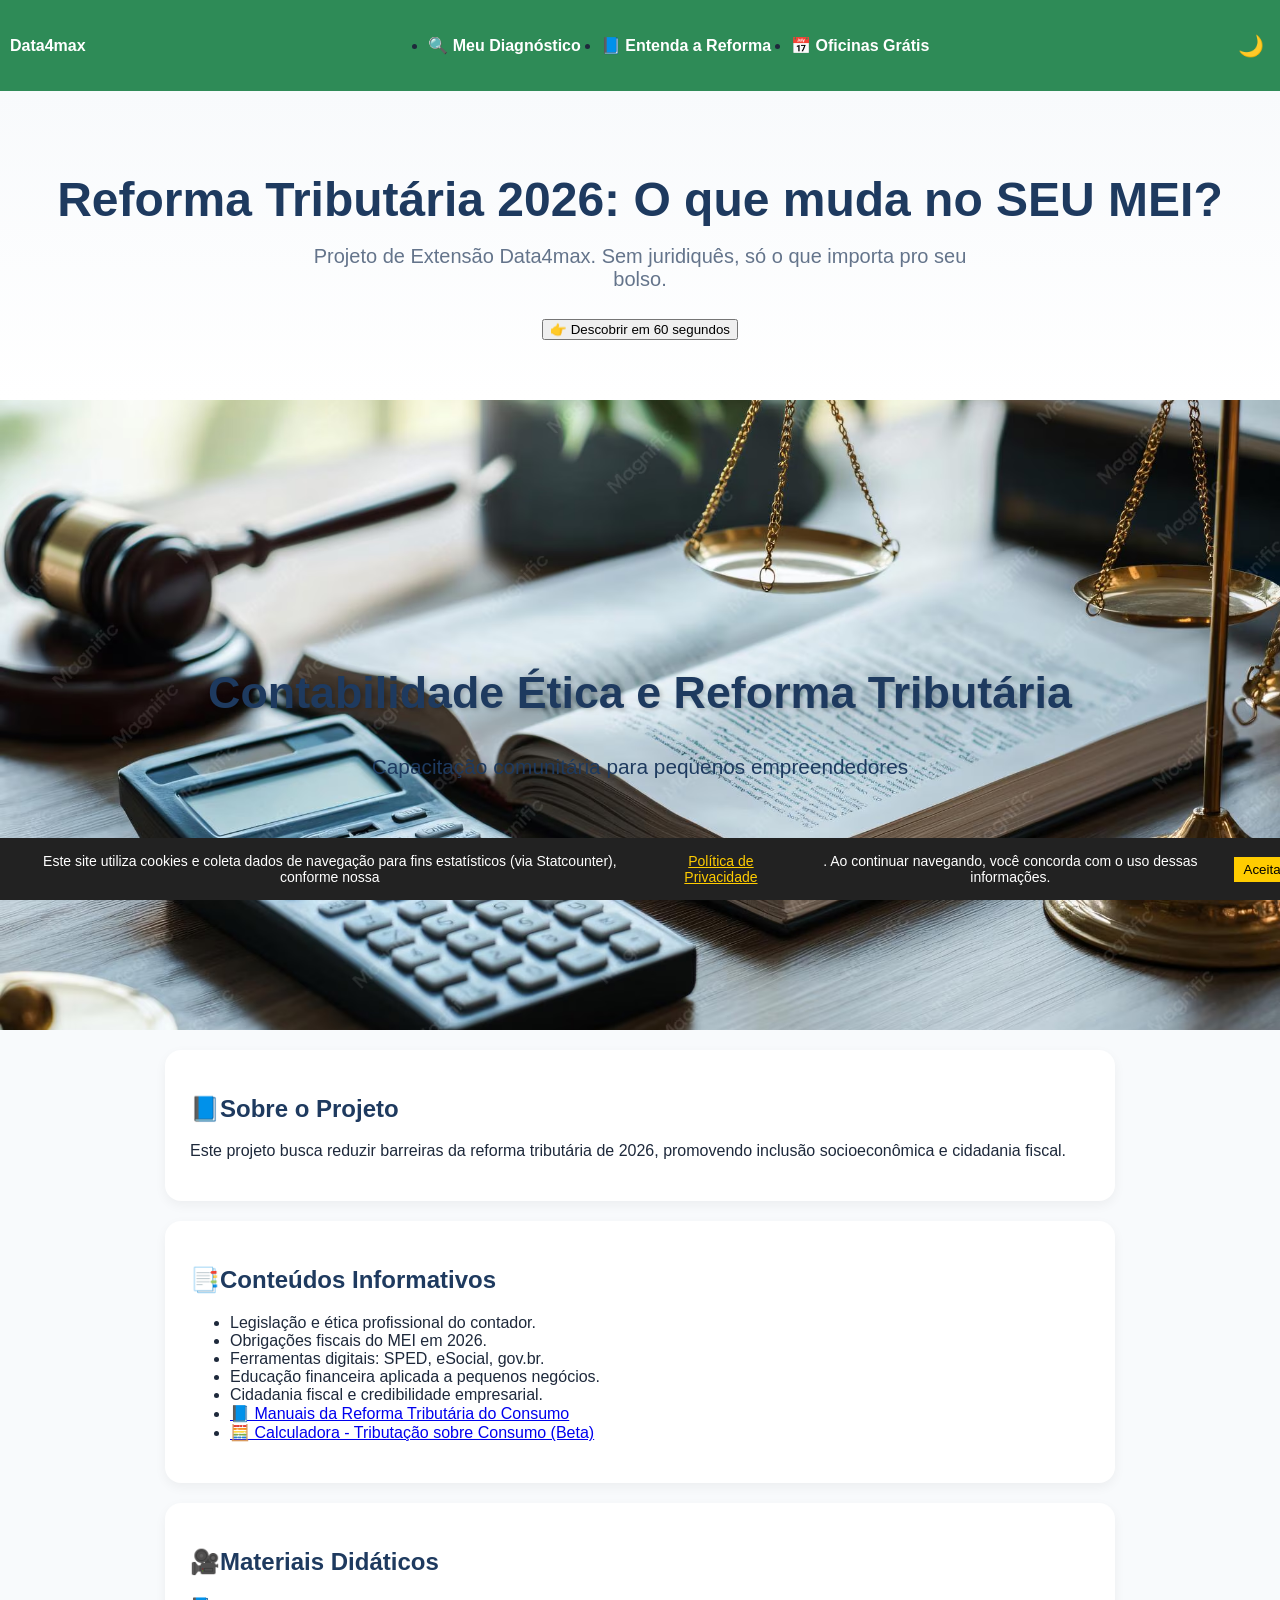
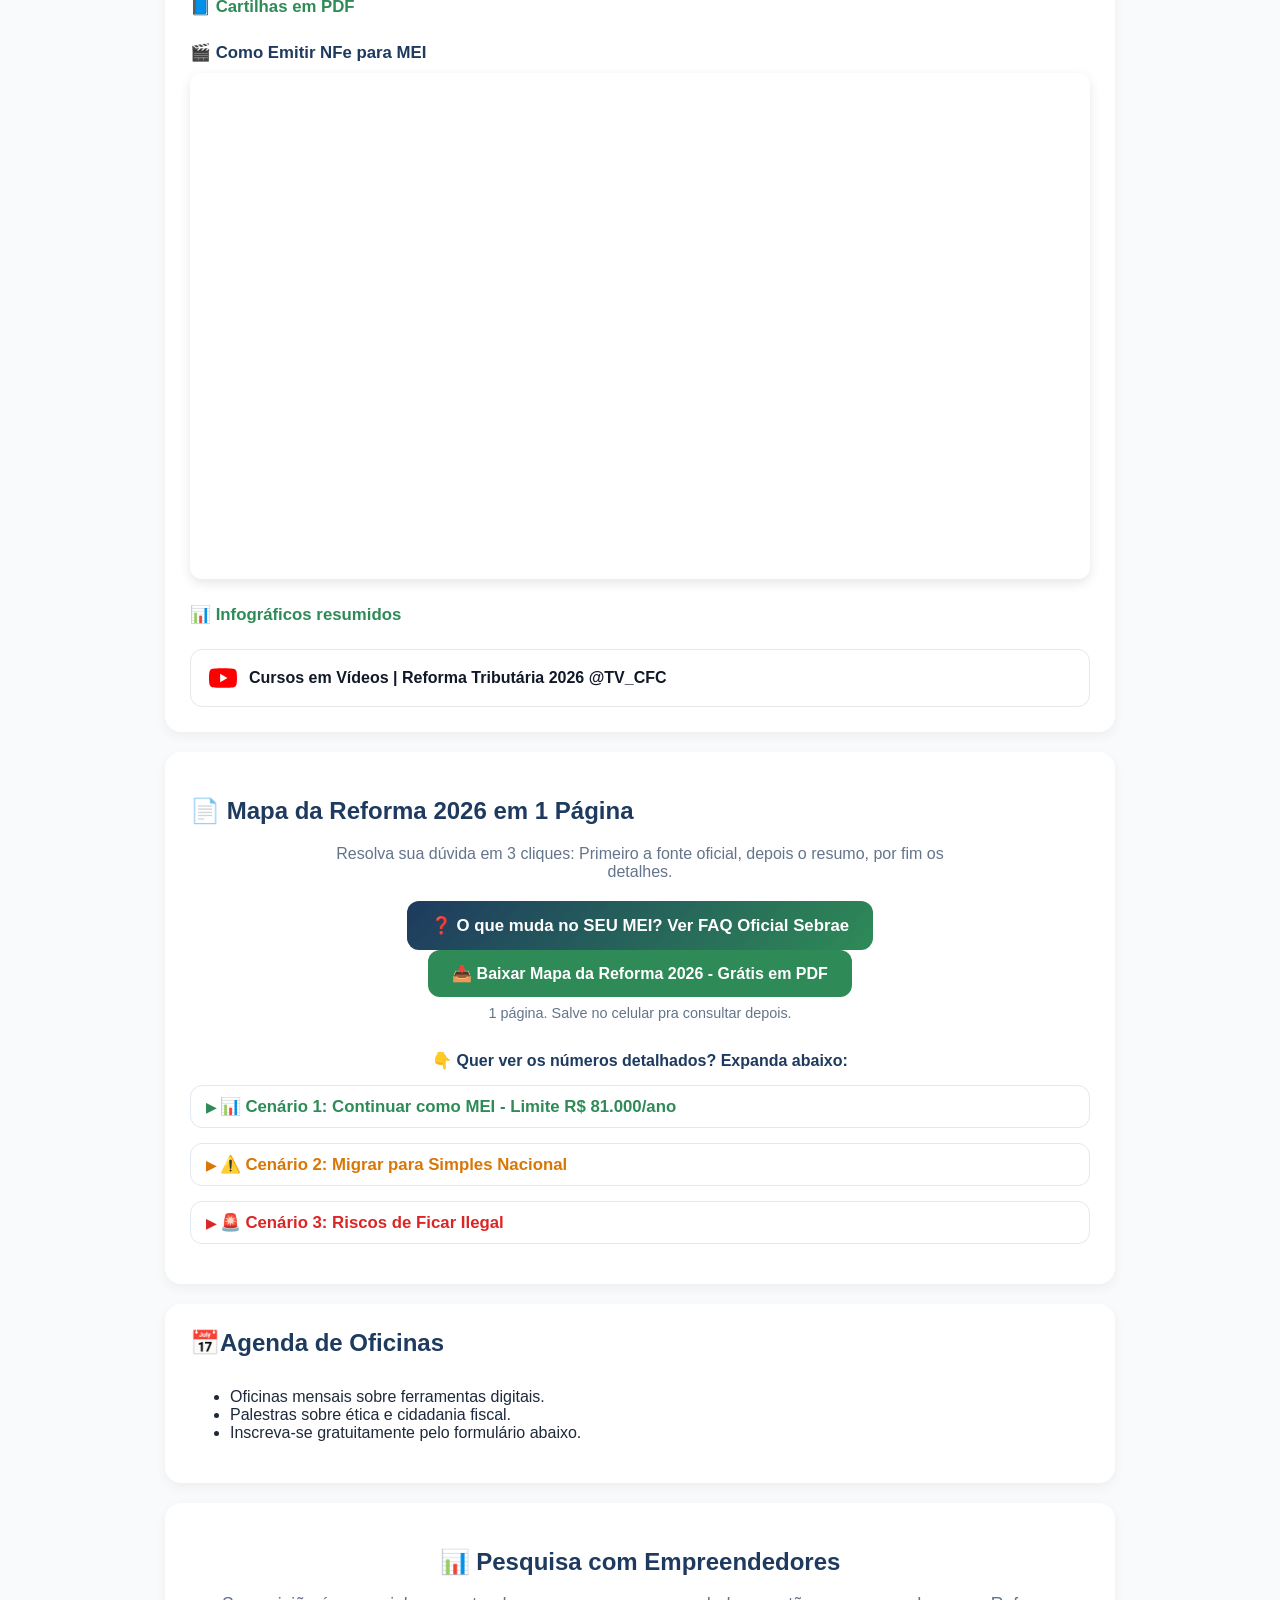
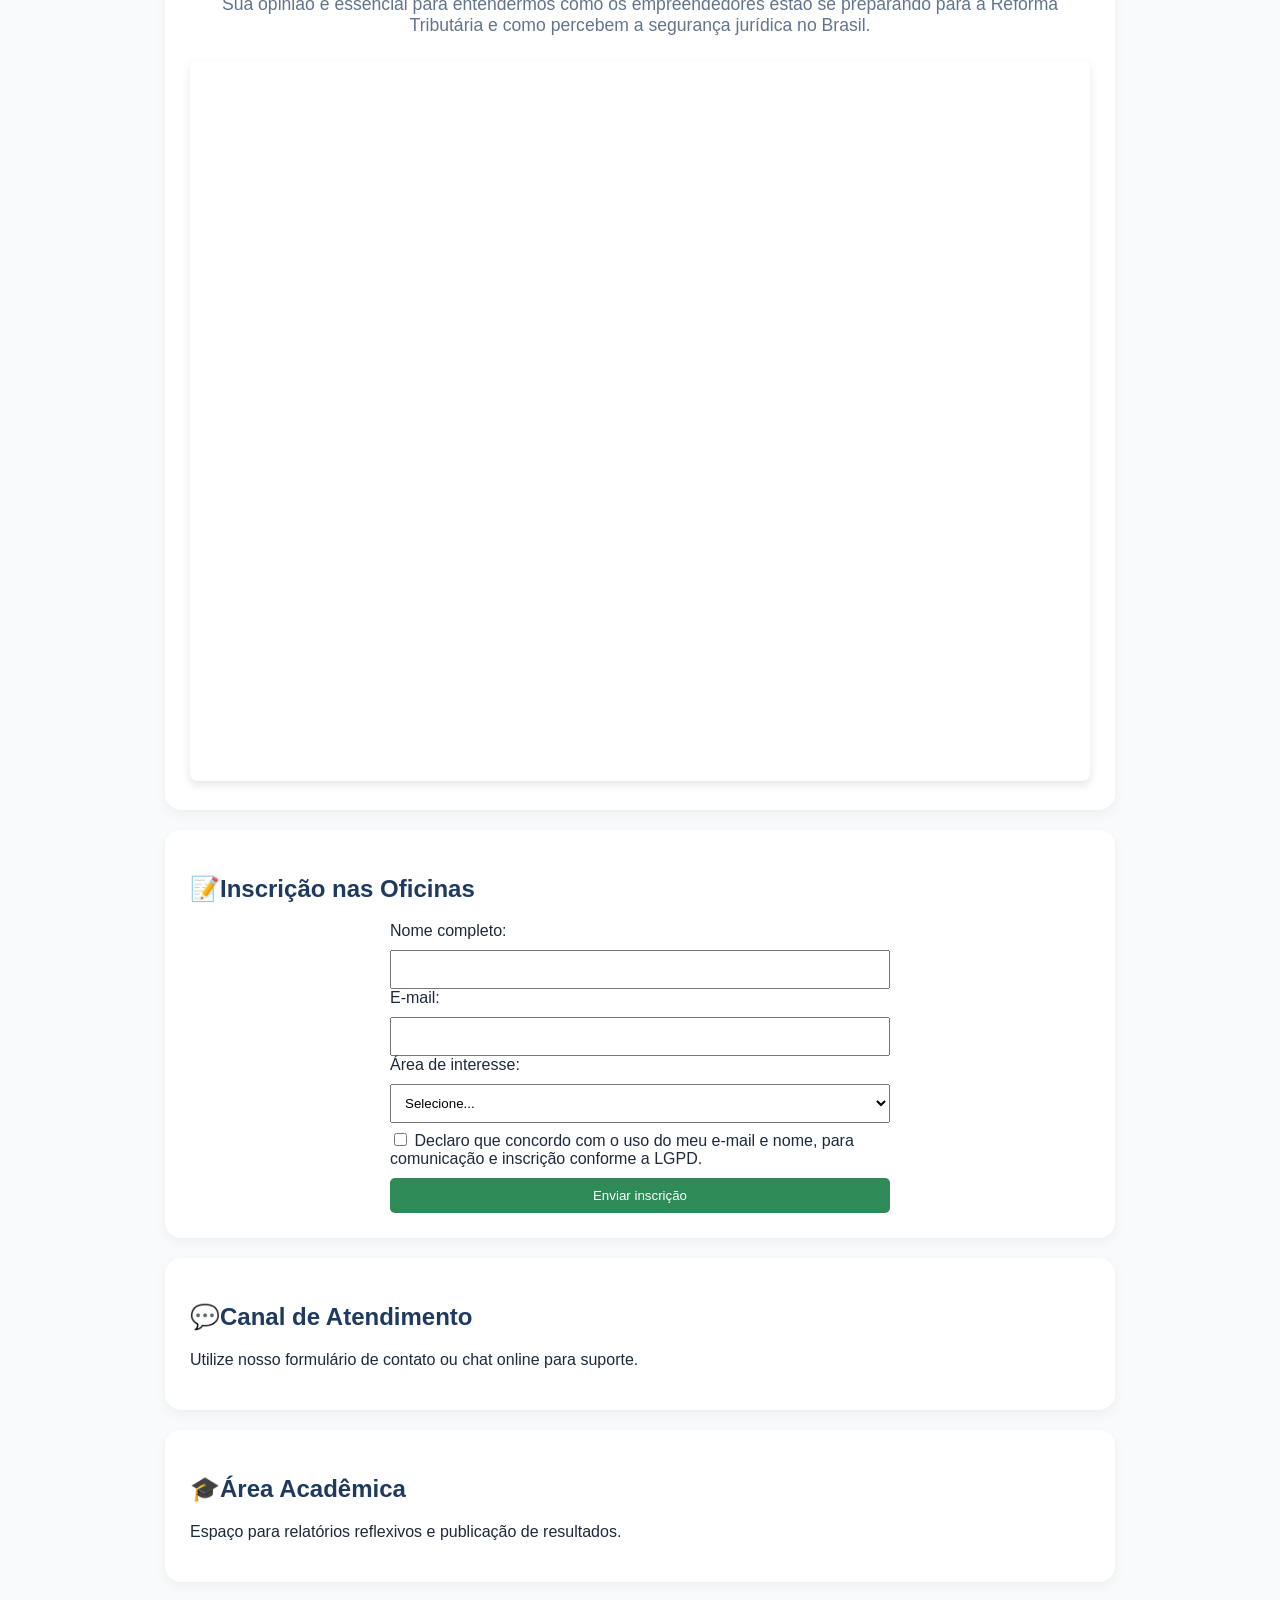
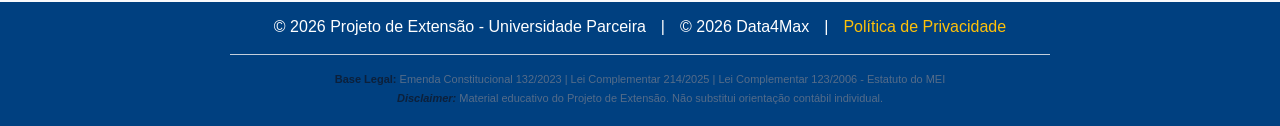
==== commit ef394863: "Update index.html" ====
--- a/index.html
+++ b/index.html
@@ -124,7 +124,7 @@
       <path d="M23.498 6.186a3.016 3.016 0 0 0-2.122-2.136C19.505 3.545 12 3.545 12 3.545s-7.505 0-9.377.505A3.017 3.017 0 0 0 .502 6.186C0 8.07 0 12 0 12s0 3.93.502 5.814a3.016 3.016 0 0 0 2.122 2.136c1.871.505 9.376.505 9.376.505s7.505 0 9.377-.505a3.015 3.015 0 0 0 2.122-2.136C24 15.93 24 12 24 12s0-3.93-.502-5.814zM9.545 15.568V8.432L15.818 12l-6.273 3.568z"/>
     </svg>
     
-    <h3>Curso em Vídeo Reforma Tributária 2026 @TV_CFC</h3>
+    <h3>Cursos em Vídeos | Reforma Tributária 2026 @TV_CFC</h3>
   </a>
 
 </section>
@@ -262,4 +262,4 @@
 
   <script src="js/script.js"></script>
 </body>
-</html>+</html>
--- a/css/style.css
+++ b/css/style.css
@@ -593,4 +593,135 @@
   display: block;
   width: fit-content;
   margin: 0 auto;
+}
+/* Bloco Legal Footer - Isolado */
+.footer .legal-footer-wrap {
+  margin-top: 18px;
+  padding-top: 14px;
+  border-top: 1px solid var(--border-color, #e5e7eb);
+  text-align: center;
+  font-size: 11px;
+  line-height: 1.45;
+  color: var(--text-muted, #6b7280);
+  max-width: 820px;
+  margin-left: auto;
+  margin-right: auto;
+  opacity: 0.85;
+}
+
+.footer .legal-footer-wrap p {
+  margin: 3px 0;
+}
+
+.footer .legal-footer-wrap strong,
+.footer .legal-footer-wrap em {
+  font-weight: 600;
+  color: var(--text-color, #111827);
+  opacity: 0.9;
+}
+
+/* Mobile: quebra melhor as leis longas */
+@media (max-width: 600px) {
+  .footer .legal-footer-wrap {
+    font-size: 10.5px;
+    padding-left: 12px;
+    padding-right: 12px;
+  }
+}
+
+/* Faixa Playlist - Estilo SVG/Banner */
+.playlist-banner {
+  display: flex;
+  align-items: center;
+  gap: 12px;
+  margin-top: 28px;
+  padding: 14px 18px;
+  background: #fff;
+  border: 1px solid var(--border-color, #e5e7eb);
+  border-radius: 12px;
+  text-decoration: none;
+  transition: all 0.2s ease;
+  cursor: pointer;
+}
+
+.playlist-banner:hover {
+  border-color: #FF0000;
+  box-shadow: 0 4px 12px rgba(255, 0, 0, 0.08);
+  transform: translateY(-2px);
+}
+
+.playlist-banner .yt-icon {
+  width: 28px;
+  height: 28px;
+  color: #FF0000;
+  flex-shrink: 0; /* Não esmaga o ícone no mobile */
+}
+
+.playlist-banner h3 {
+  font-size: 16px;
+  font-weight: 600;
+  color: var(--text-color, #111827);
+  margin: 0;
+  line-height: 1.4;
+}
+
+/* Mobile: quebra pra 2 linhas se precisar */
+@media (max-width: 600px) {
+  .playlist-banner {
+    padding: 12px 14px;
+  }
+  .playlist-banner h3 {
+    font-size: 15px;
+  }
+}
+
+/* Remove o container antigo do youtube que estava estourando */
+.youtube-container { display: none; }
+
+/* Faixa Playlist - Estilo SVG/Banner */
+.playlist-banner {
+  display: flex;
+  align-items: center;
+  gap: 12px;
+  margin-top: 24px; /* Espaço depois da lista */
+  padding: 14px 18px;
+  background: #fff;
+  border: 1px solid #e5e7eb;
+  border-radius: 12px;
+  text-decoration: none;
+  transition: all 0.2s ease;
+  box-sizing: border-box; /* Chave pra não vazar */
+  width: 100%;
+}
+
+.playlist-banner:hover {
+  border-color: #FF0000;
+  box-shadow: 0 4px 12px rgba(255, 0, 0, 0.08);
+  transform: translateY(-2px);
+}
+
+.playlist-banner .yt-icon {
+  width: 28px;
+  height: 28px;
+  color: #FF0000;
+  flex-shrink: 0; 
+}
+
+.playlist-banner h3 {
+  font-size: 16px;
+  font-weight: 600;
+  color: #111827;
+  margin: 0;
+  line-height: 1.4;
+  white-space: normal; /* Permite quebrar linha no mobile */
+}
+
+/* Mobile */
+@media (max-width: 600px) {
+  .playlist-banner {
+    padding: 12px 14px;
+  }
+  .playlist-banner h3 {
+    font-size: 15px;
+  }
 }
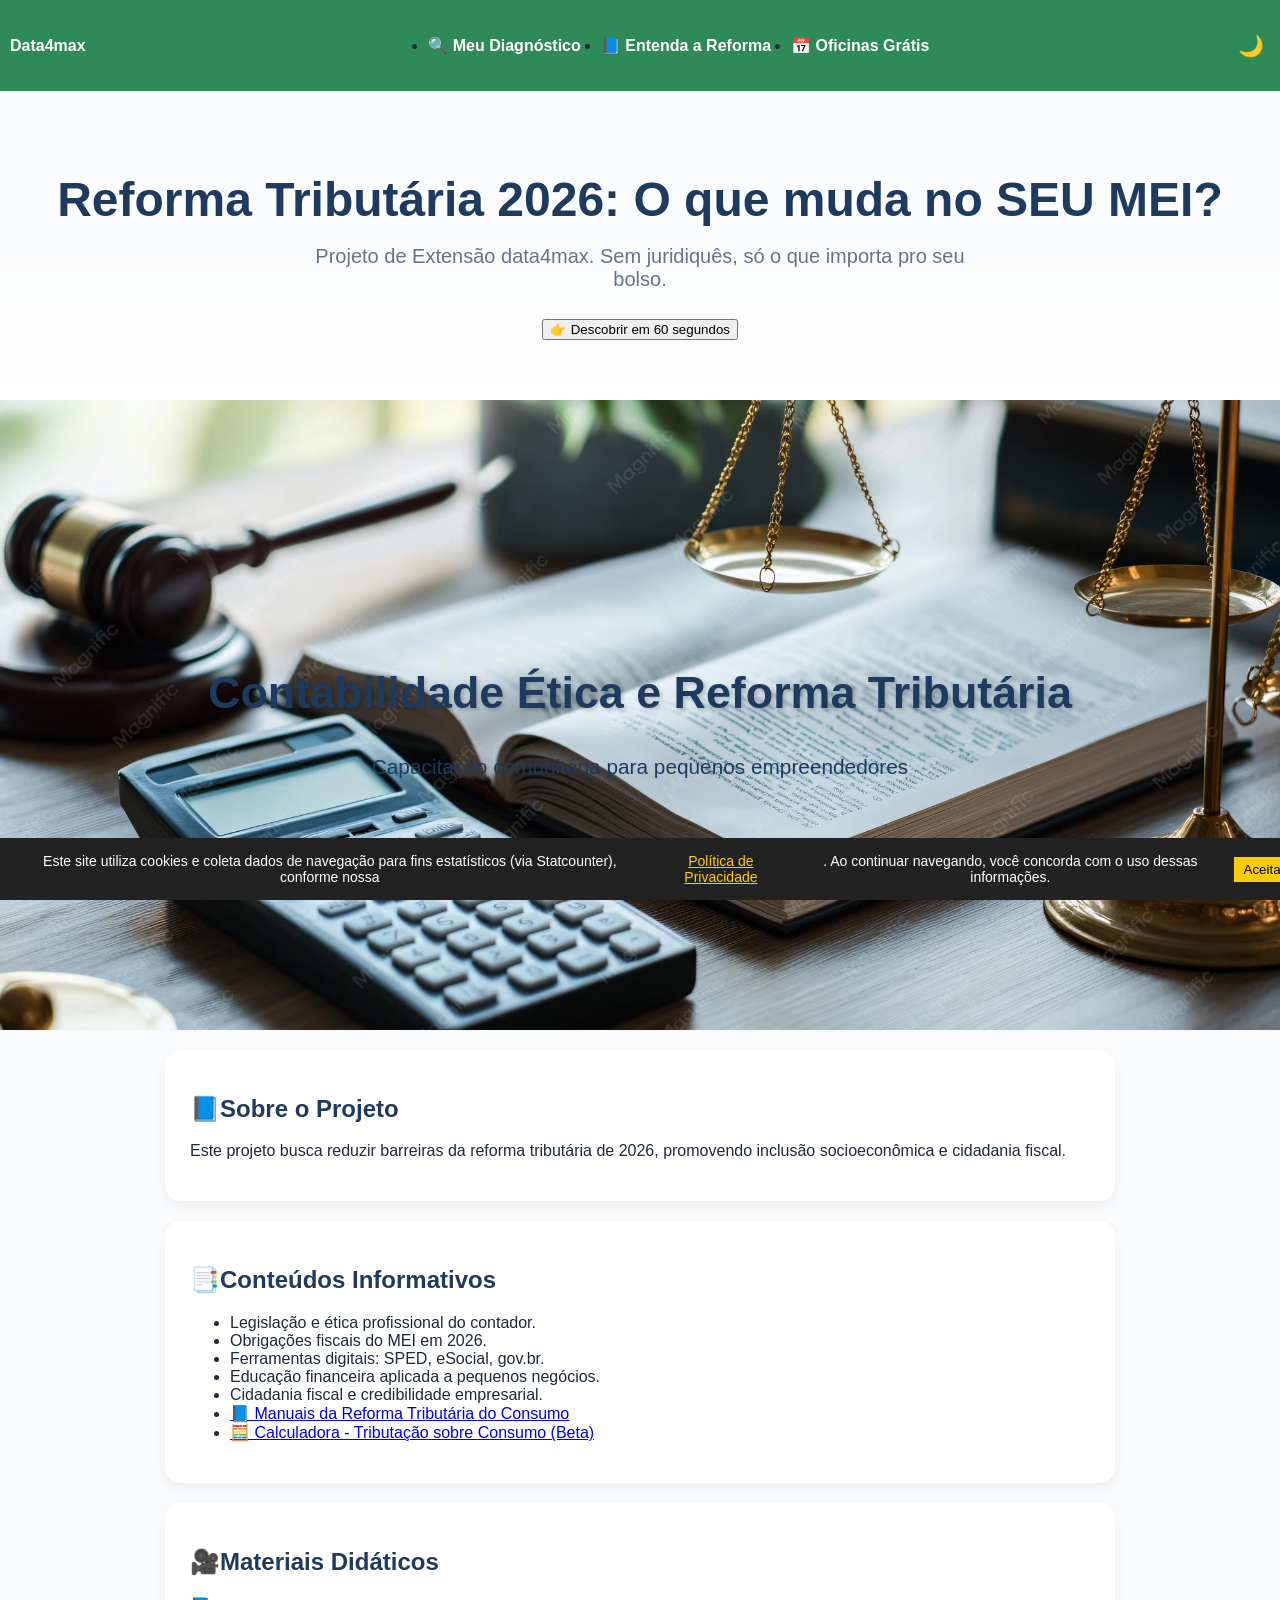
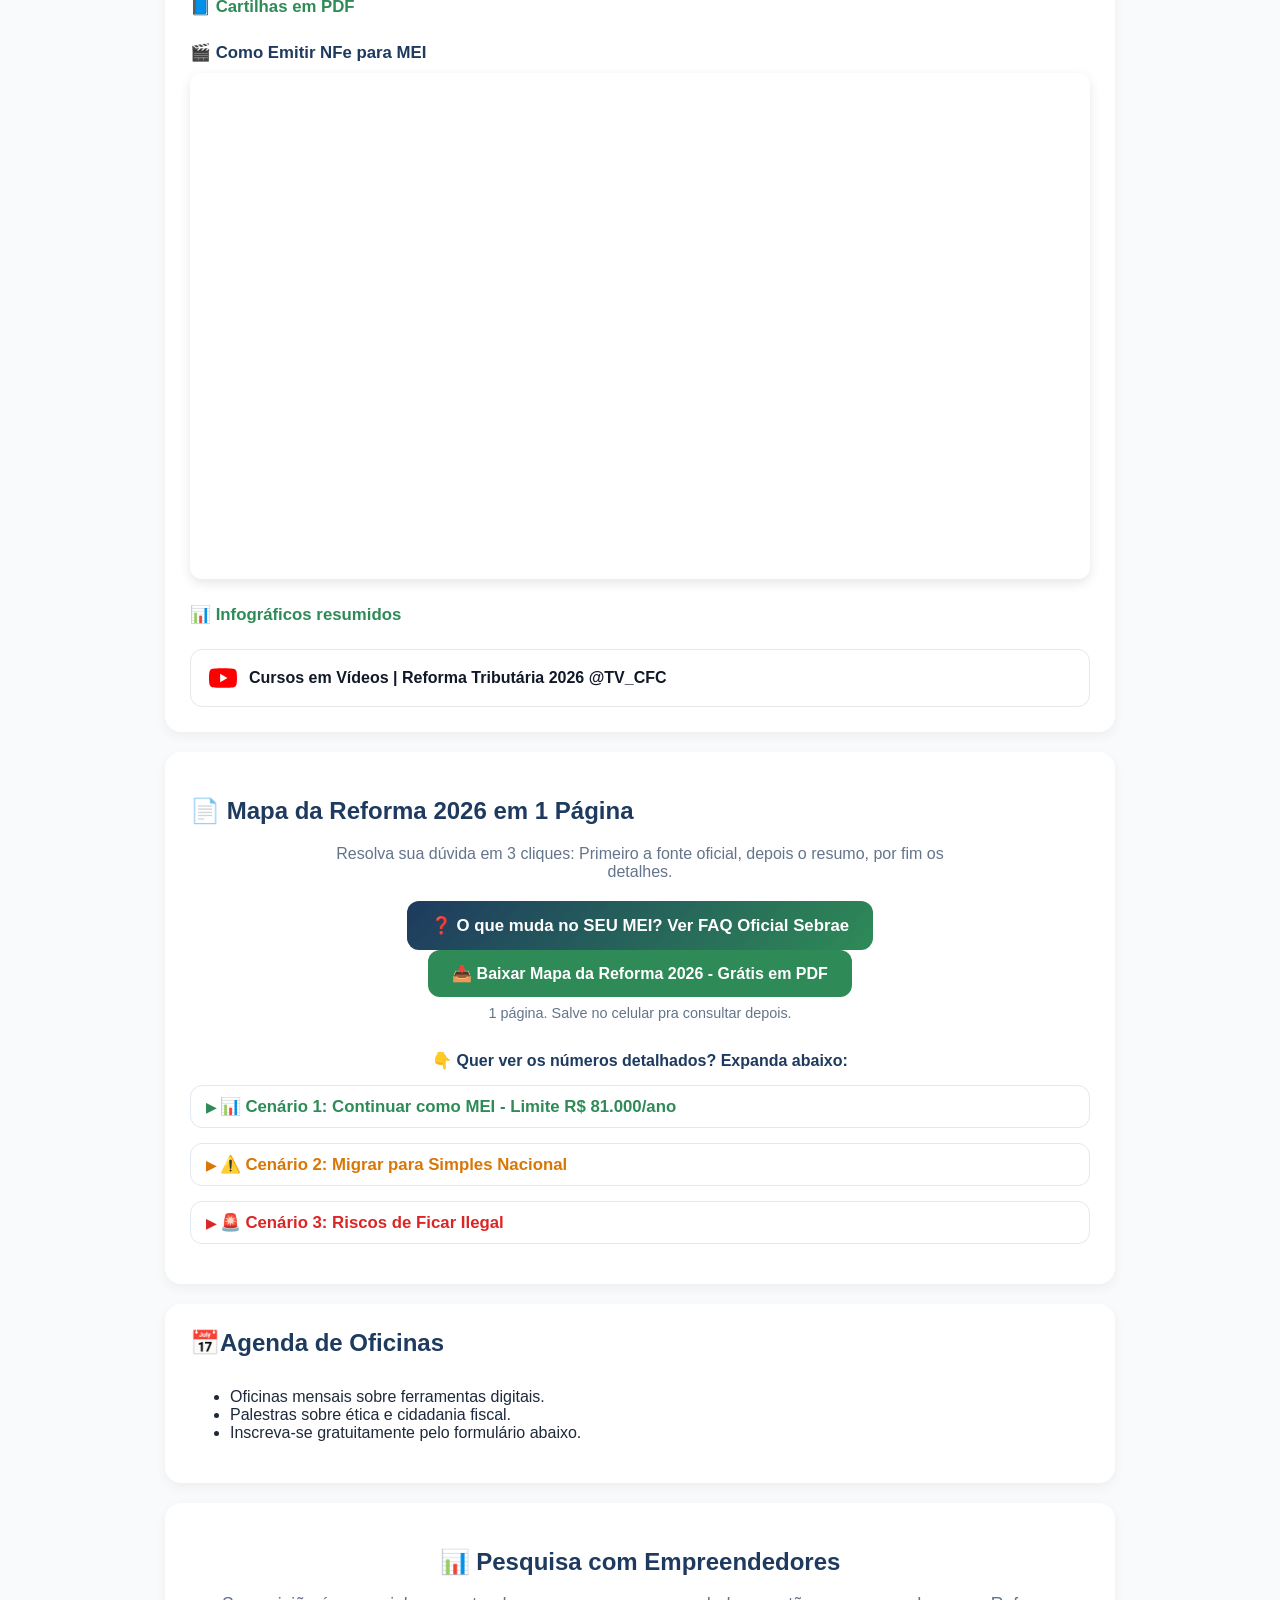
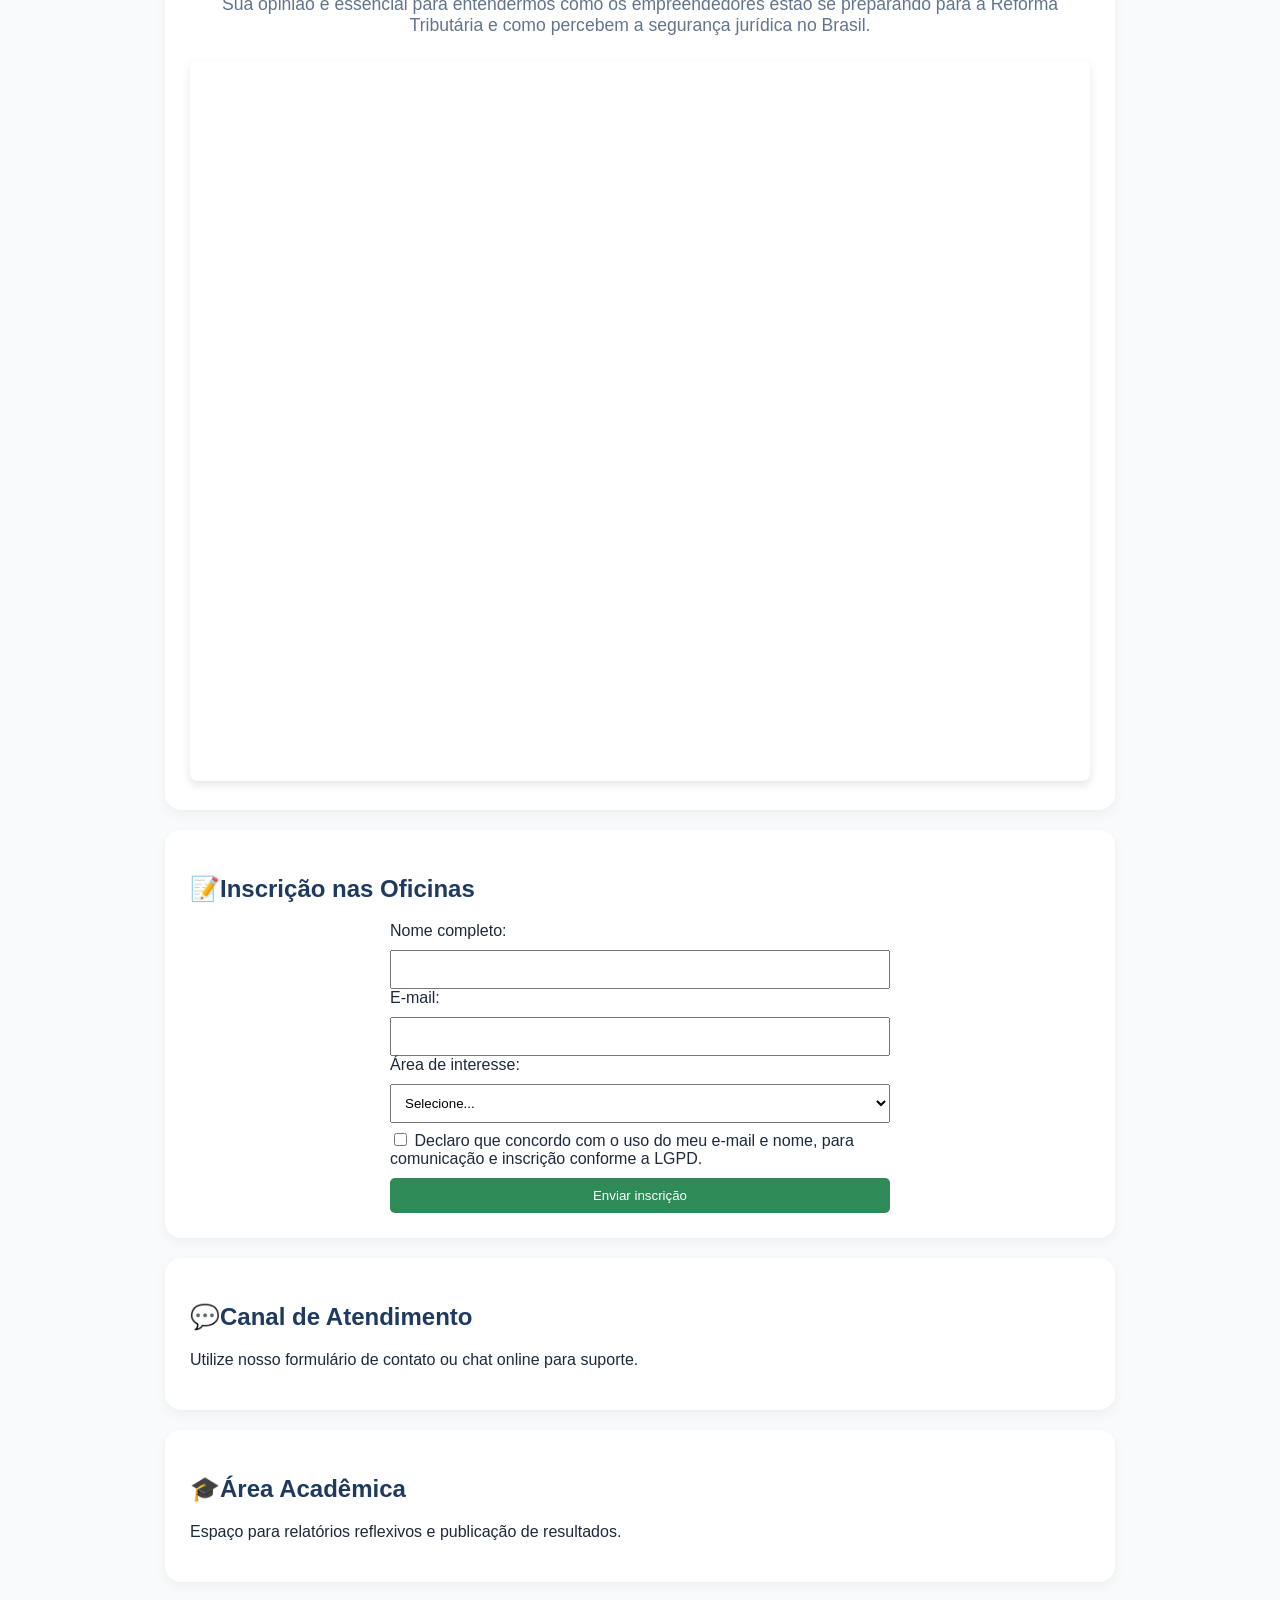
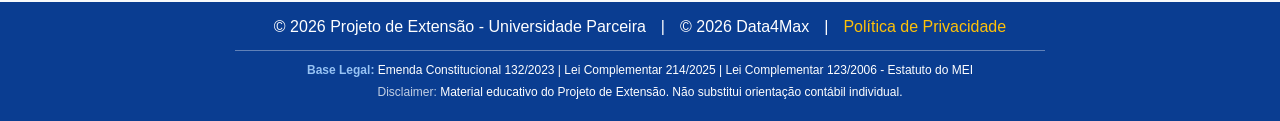
==== commit bc8cc14f: "Add files via upload Atualização do Rodapé" ====
--- a/index.html
+++ b/index.html
@@ -29,7 +29,7 @@
   <section class="hero">
     <div class="container">
       <h1>Reforma Tributária 2026: O que muda no SEU MEI?</h1>
-      <p>Projeto de Extensão Data4max. Sem juridiquês, só o que importa pro seu bolso.</p>
+      <p>Projeto de Extensão data4max. Sem juridiquês, só o que importa pro seu bolso.</p>
       <button class="btn-cta" onclick="document.getElementById('pesquisa').scrollIntoView()">👉 Descobrir em 60 segundos</button>
     </div>
   </section>
@@ -57,7 +57,7 @@
       <li>Educação financeira aplicada a pequenos negócios.</li>
       <li>Cidadania fiscal e credibilidade empresarial.</li>
       <li>
-        <a href="https://www.gov.br/receitafederal/pt-br/centrais-de-conteudo/publicacoes/manuais/reforma-tributaria-do-consumo" target="_blank" class="tooltip-container">
+        <a href="https://www.gov.br/receitafederal/pt-br/acesso-a-informacao/acoes-e-programas/programas-e-atividades/reforma-tributaria-do-consumo/curso/material-de-apoio" target="_blank" class="tooltip-container">
           📘 Manuais da Reforma Tributária do Consumo
           <span class="tooltip">Acesse os manuais oficiais da Receita Federal sobre a Reforma Tributária do Consumo</span>
         </a>
@@ -262,4 +262,4 @@
 
   <script src="js/script.js"></script>
 </body>
-</html>
+</html>
--- a/css/style.css
+++ b/css/style.css
@@ -594,38 +594,111 @@
   width: fit-content;
   margin: 0 auto;
 }
-/* Bloco Legal Footer - Isolado */
+/* ===============================
+   📌 Bloco Legal Footer - AJUSTE FINAL DA PRINT
+   =============================== */
+.footer {
+  background-color: #0A3D91;
+  padding-bottom: 16px;
+}
+
 .footer .legal-footer-wrap {
-  margin-top: 18px;
-  padding-top: 14px;
-  border-top: 1px solid var(--border-color, #e5e7eb);
-  text-align: center;
-  font-size: 11px;
-  line-height: 1.45;
-  color: var(--text-muted, #6b7280);
-  max-width: 820px;
+  margin-top: 14px;
+  padding: 0 16px; /* tirei padding de cima pra grudar na linha */
+  text-align: center;
+  font-size: 12px;
+  line-height: 1.5;
+  width: 100%;
+  max-width: 900px;
   margin-left: auto;
   margin-right: auto;
-  opacity: 0.85;
+  opacity: 1;
+  border-radius: 0;
 }
 
 .footer .legal-footer-wrap p {
-  margin: 3px 0;
-}
-
-.footer .legal-footer-wrap strong,
+  margin: 4px auto;
+  max-width: 900px;
+}
+
+/* AJUSTE: Deixa sutil e com peso normal igual print */
+.footer .legal-footer-wrap strong {
+  font-weight: 600; /* semi-bold */
+  font-style: normal;
+  color: #A7D2FF; /* Azul claro */
+  opacity: 0.9; /* um pouco mais forte que o texto */
+}
 .footer .legal-footer-wrap em {
+  font-weight: 400; /* normal igual o texto */
+  font-style: normal;
+  color: #FFFFFF;
+  opacity: 0.75; /* mais sutil igual "Disclaimer" da print */
+}
+.footer .legal-footer-wrap em strong { /* caso use <strong> dentro do disclaimer */
+  opacity: 0.9;
+}
+
+/* LINHA DIVISÓRIA PARCIAL */
+.footer .legal-footer-wrap::before {
+  content: "";
+  display: block;
+  width: 900px;
+  max-width: 90%;
+  height: 1px;
+  background: rgba(255, 255, 255, 0.35);
+  margin: 0 auto 10px auto;
+}
+
+/* ===== MODO CLARO ===== */
+body:not(.dark-mode) .footer { background-color: #0A3D91; }
+body:not(.dark-mode) .footer .legal-footer-wrap { background-color: transparent; color: #FFFFFF; }
+
+/* ===== MODO ESCURO ===== */
+body.dark-mode .footer { background-color: #08182F; }
+body.dark-mode .footer .legal-footer-wrap { background-color: transparent; color: #F8F9FA; }
+body.dark-mode .footer .legal-footer-wrap::before { background: rgba(255, 193, 7, 0.35); }
+
+/* ===============================
+   📌 HOVER SUAVE NO LINK AMARELO
+   =============================== */
+
+/* Estado normal do link */
+.footer .legal-footer-wrap a,
+.footer a[href*="politica"] { /* pega o link da Política mesmo se estiver fora do wrap */
+  color: #FFC107; /* Amarelo MEI */
+  text-decoration: none;
   font-weight: 600;
-  color: var(--text-color, #111827);
-  opacity: 0.9;
-}
-
-/* Mobile: quebra melhor as leis longas */
+  transition: all 0.25s ease; /* transição suave */
+  position: relative;
+}
+
+/* Estado hover - quando passa o mouse */
+.footer .legal-footer-wrap a:hover,
+.footer a[href*="politica"]:hover {
+  color: #FFD43B; /* Amarelo mais claro */
+  text-decoration: underline; /* sublinha aparece suave */
+  text-underline-offset: 3px; /* afasta um pouco a linha */
+}
+
+/* Estado active - quando clica */
+.footer .legal-footer-wrap a:active,
+.footer a[href*="politica"]:active {
+  color: #FFC107;
+  transform: translateY(1px); /* dá um "afundadinha" */
+}
+
+/* ===== MODO ESCURO: hover um pouco diferente ===== */
+body.dark-mode .footer .legal-footer-wrap a:hover,
+body.dark-mode .footer a[href*="politica"]:hover {
+  color: #FFE066; /* Amarelo ainda mais claro no dark */
+}
+
+/* Mobile */
 @media (max-width: 600px) {
   .footer .legal-footer-wrap {
-    font-size: 10.5px;
-    padding-left: 12px;
-    padding-right: 12px;
+    font-size: 11px;
+    padding: 0 12px;
+    max-width: 95%;
   }
 }
 
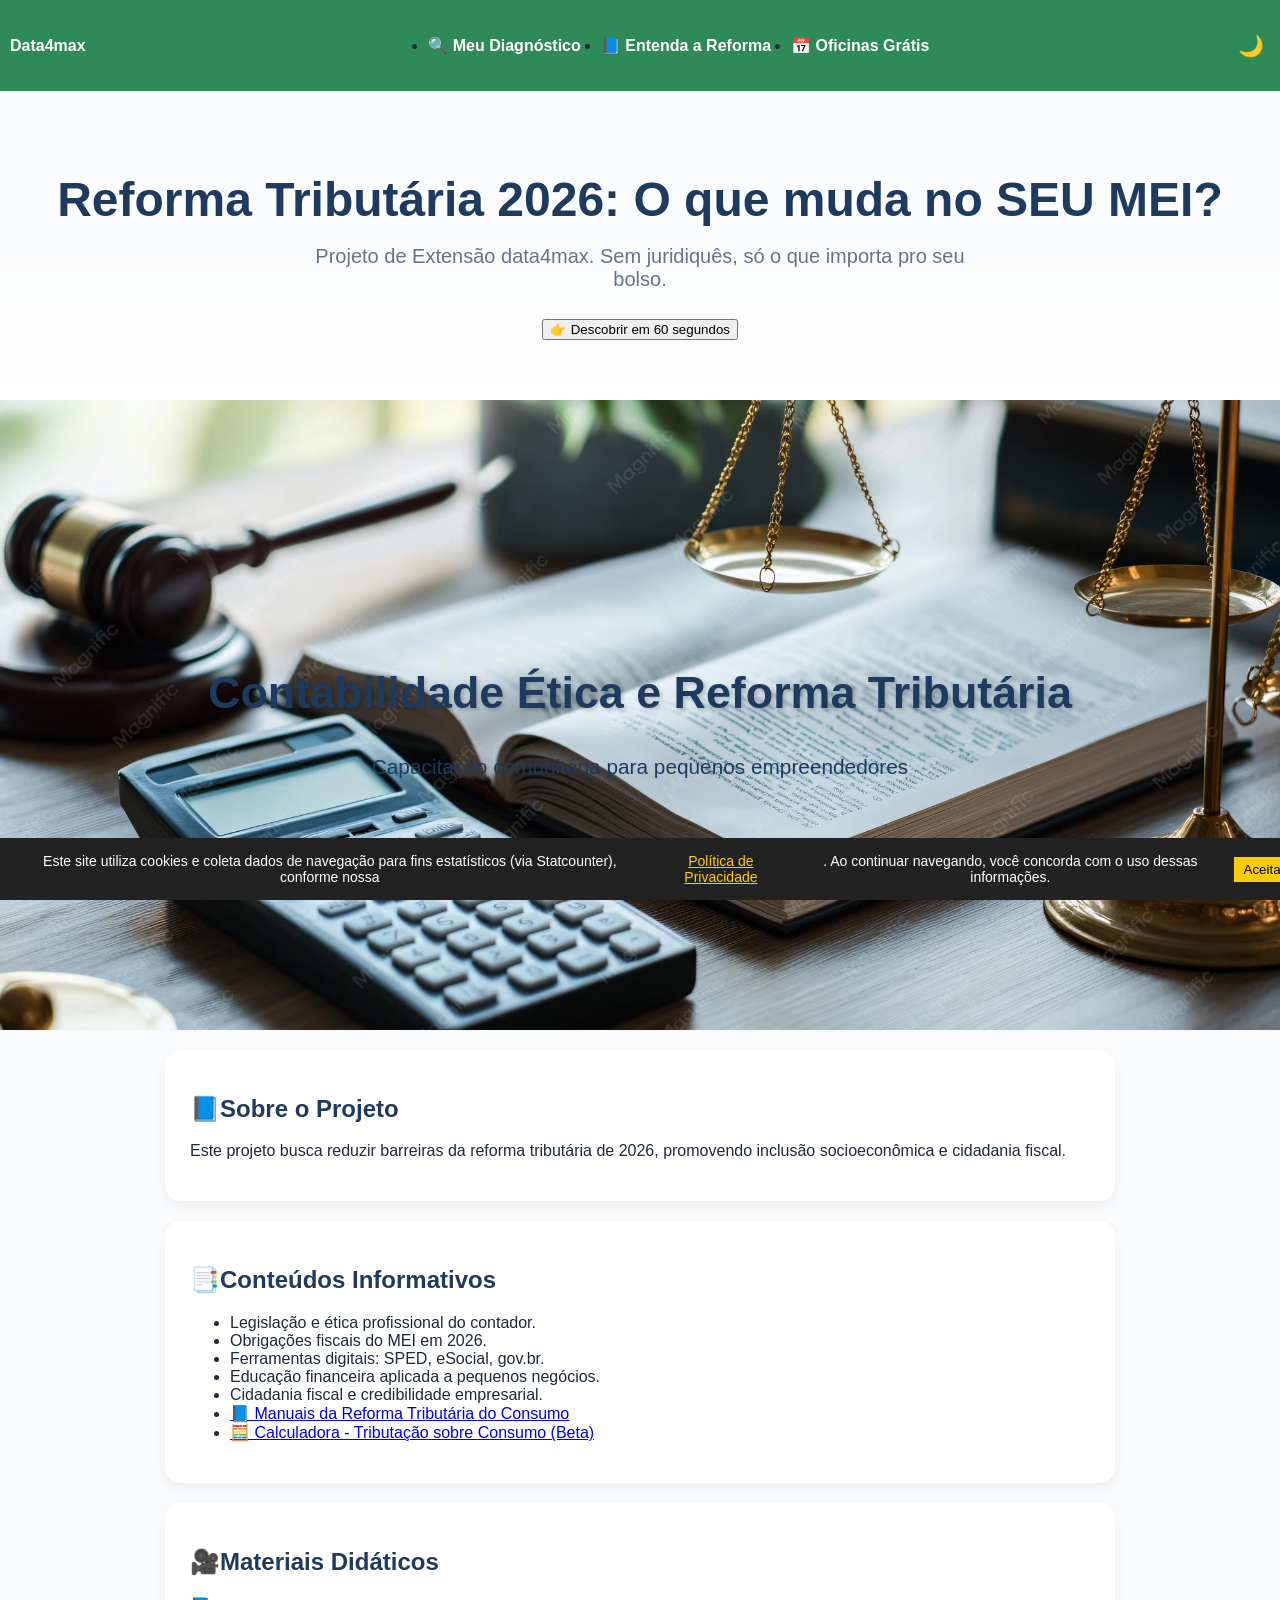
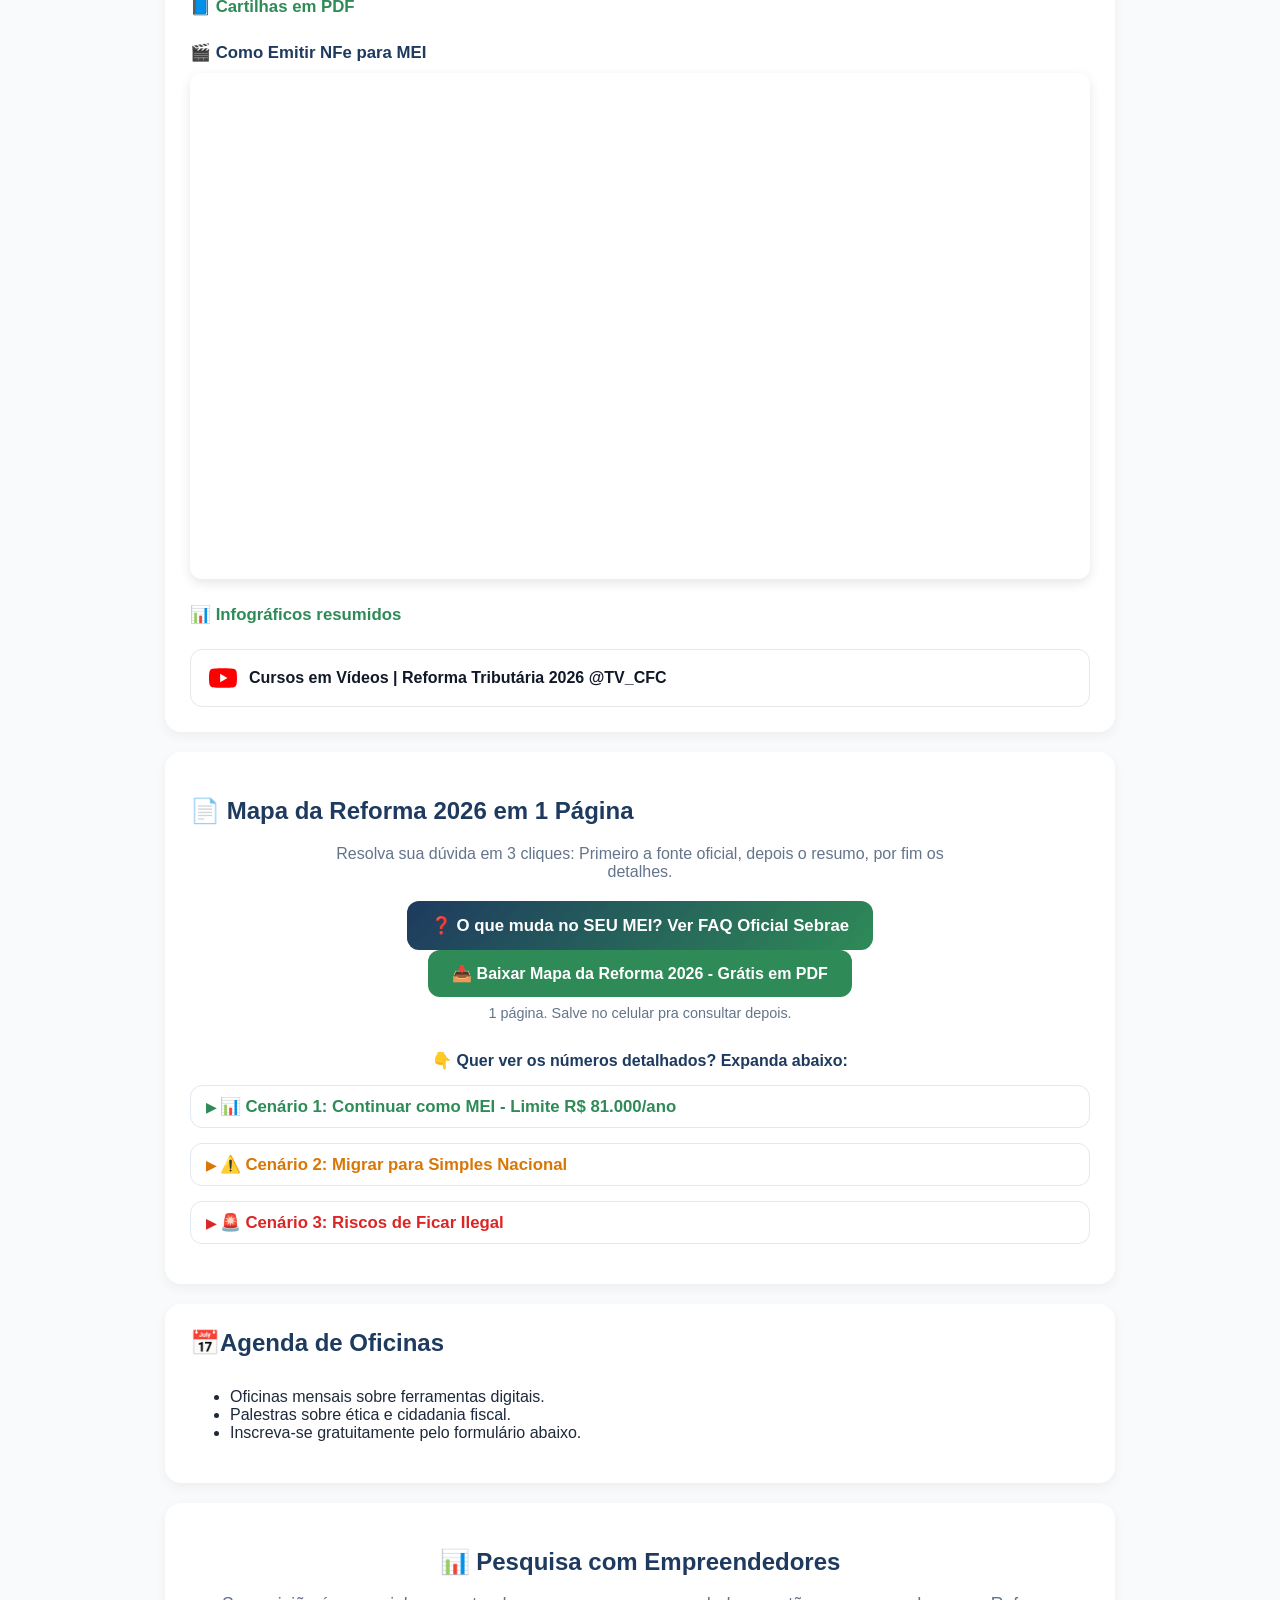
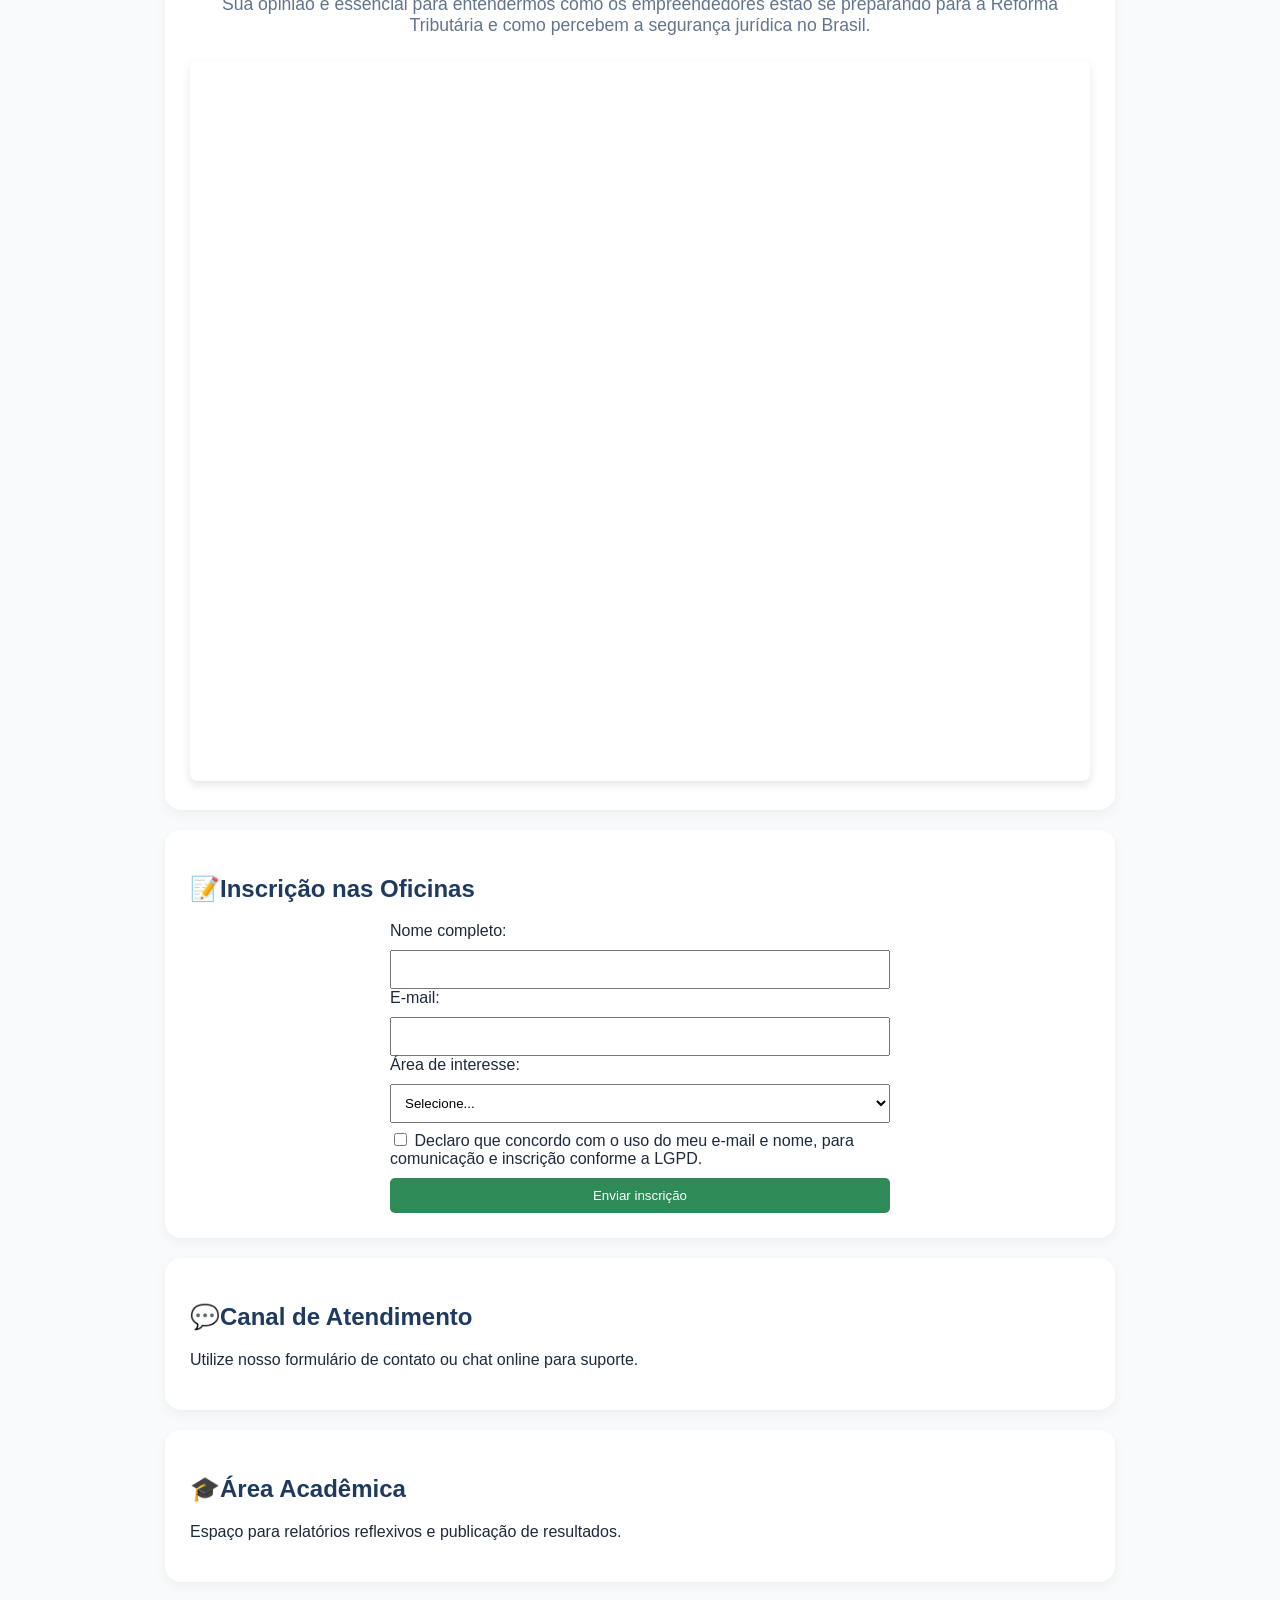
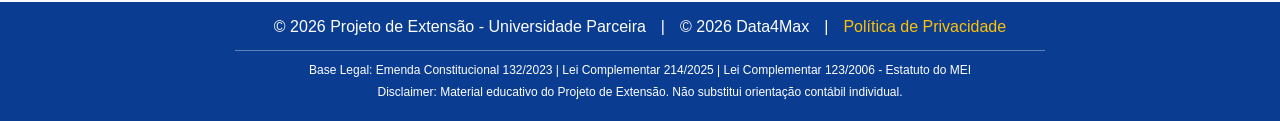
==== commit a527caed: "Add files via upload" ====
--- a/index.html
+++ b/index.html
@@ -3,8 +3,25 @@
 <head>
   <meta charset="UTF-8">
   <meta name="viewport" content="width=device-width, initial-scale=1.0">
-  <title>Reforma Tributária 2026: O que muda no SEU MEI? | Data4max</title>  
+  <title>Reforma Tributária 2026: O que muda no SEU MEI? | Data4max</title> 
+  
+  <!-- 1. PRÉ-CARREGAMENTO DE FONTES EXTERNAS -->
+  <link rel="preconnect" href="https://fonts.googleapis.com">
+  <link rel="preconnect" href="https://fonts.gstatic.com" crossorigin>
+  <link rel="preconnect" href="https://i.ytimg.com" crossorigin>
+  <link rel="preconnect" href="https://www.youtube.com" crossorigin>
+  
+  <!-- 2. PRÉ-CARREGAR ARQUIVOS CRÍTICOS DO SEU SITE -->
+  <link rel="preload" href="css/style.css" as="style">
+  <link rel="preload" href="js/script.js" as="script">
+
+  <!-- 3. CARREGAR CSS NORMAL -->
   <link rel="stylesheet" href="css/style.css">
+
+  <!-- 4. FAVICON -->
+  <link rel="icon" href="favicon.ico">
+</head>
+<body>
 
    <!-- Navegação com menu hamburguer e botão de tema -->
   <nav class="navbar">
@@ -238,19 +255,24 @@
   </section>
 
 
- <footer class="footer">
-    <div class="rodape-conteudo">
-      <span>© 2026 Projeto de Extensão - Universidade Parceira</span> |
-      <span>© 2026 Data4Max</span> |
-      <span><a href="privacidade.html">Política de Privacidade</a></span>
-    </div>
-
-    <!-- NOVO BLOCO LEGAL - Discreto -->
-    <div class="legal-footer-wrap">
-      <p><strong>Base Legal:</strong> Emenda Constitucional 132/2023 | Lei Complementar 214/2025 | Lei Complementar 123/2006 - Estatuto do MEI</p>
-      <p><em>Disclaimer:</em> Material educativo do Projeto de Extensão. Não substitui orientação contábil individual.</p>
-    </div>
-  </footer>
+<footer class="footer">
+  <div class="rodape-conteudo">
+    © 2026 Projeto de Extensão - Universidade Parceira <span class="separador">|</span> 
+    © 2026 Data4Max <span class="separador">|</span> 
+    <a href="privacidade.html">Política de Privacidade</a>
+  </div>
+
+  <div class="legal-footer-wrap">
+    <p>
+      <span class="label-destaque">Base Legal:</span>
+      <span class="texto-normal">Emenda Constitucional 132/2023 | Lei Complementar 214/2025 | Lei Complementar 123/2006 - Estatuto do MEI</span>
+    </p>
+    <p>
+      <span class="label-destaque">Disclaimer:</span>
+      <span class="texto-normal">Material educativo do Projeto de Extensão. Não substitui orientação contábil individual.</span>
+    </p>
+  </div>
+</footer>
 
   <!-- Aviso LGPD -->
   <div id="avisoLGPD" class="aviso-lgpd">
@@ -260,6 +282,7 @@
     <button id="aceitarLGPD">Aceitar</button>
   </div>
 
-  <script src="js/script.js"></script>
+  <!-- JS NÃO-BLOQUEANTE -->
+  <script src="js/script.js" defer></script>
 </body>
 </html>
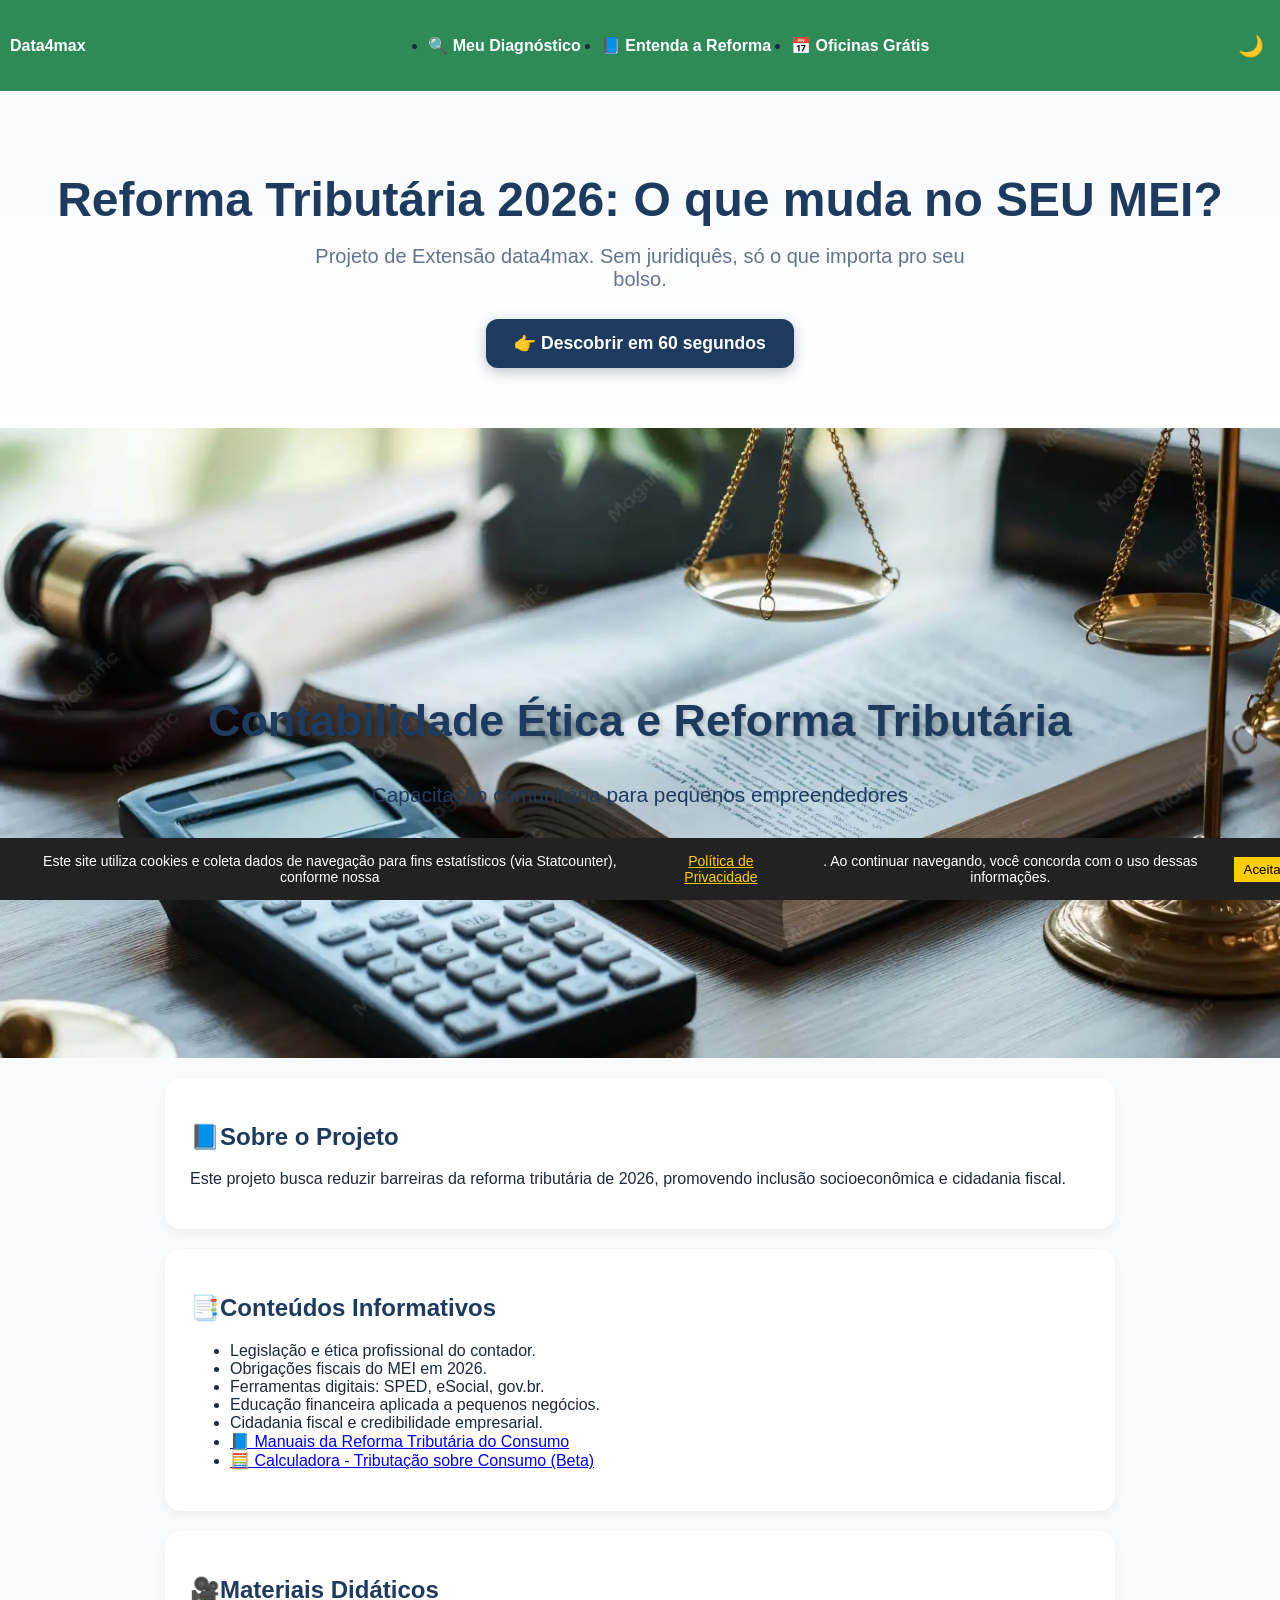
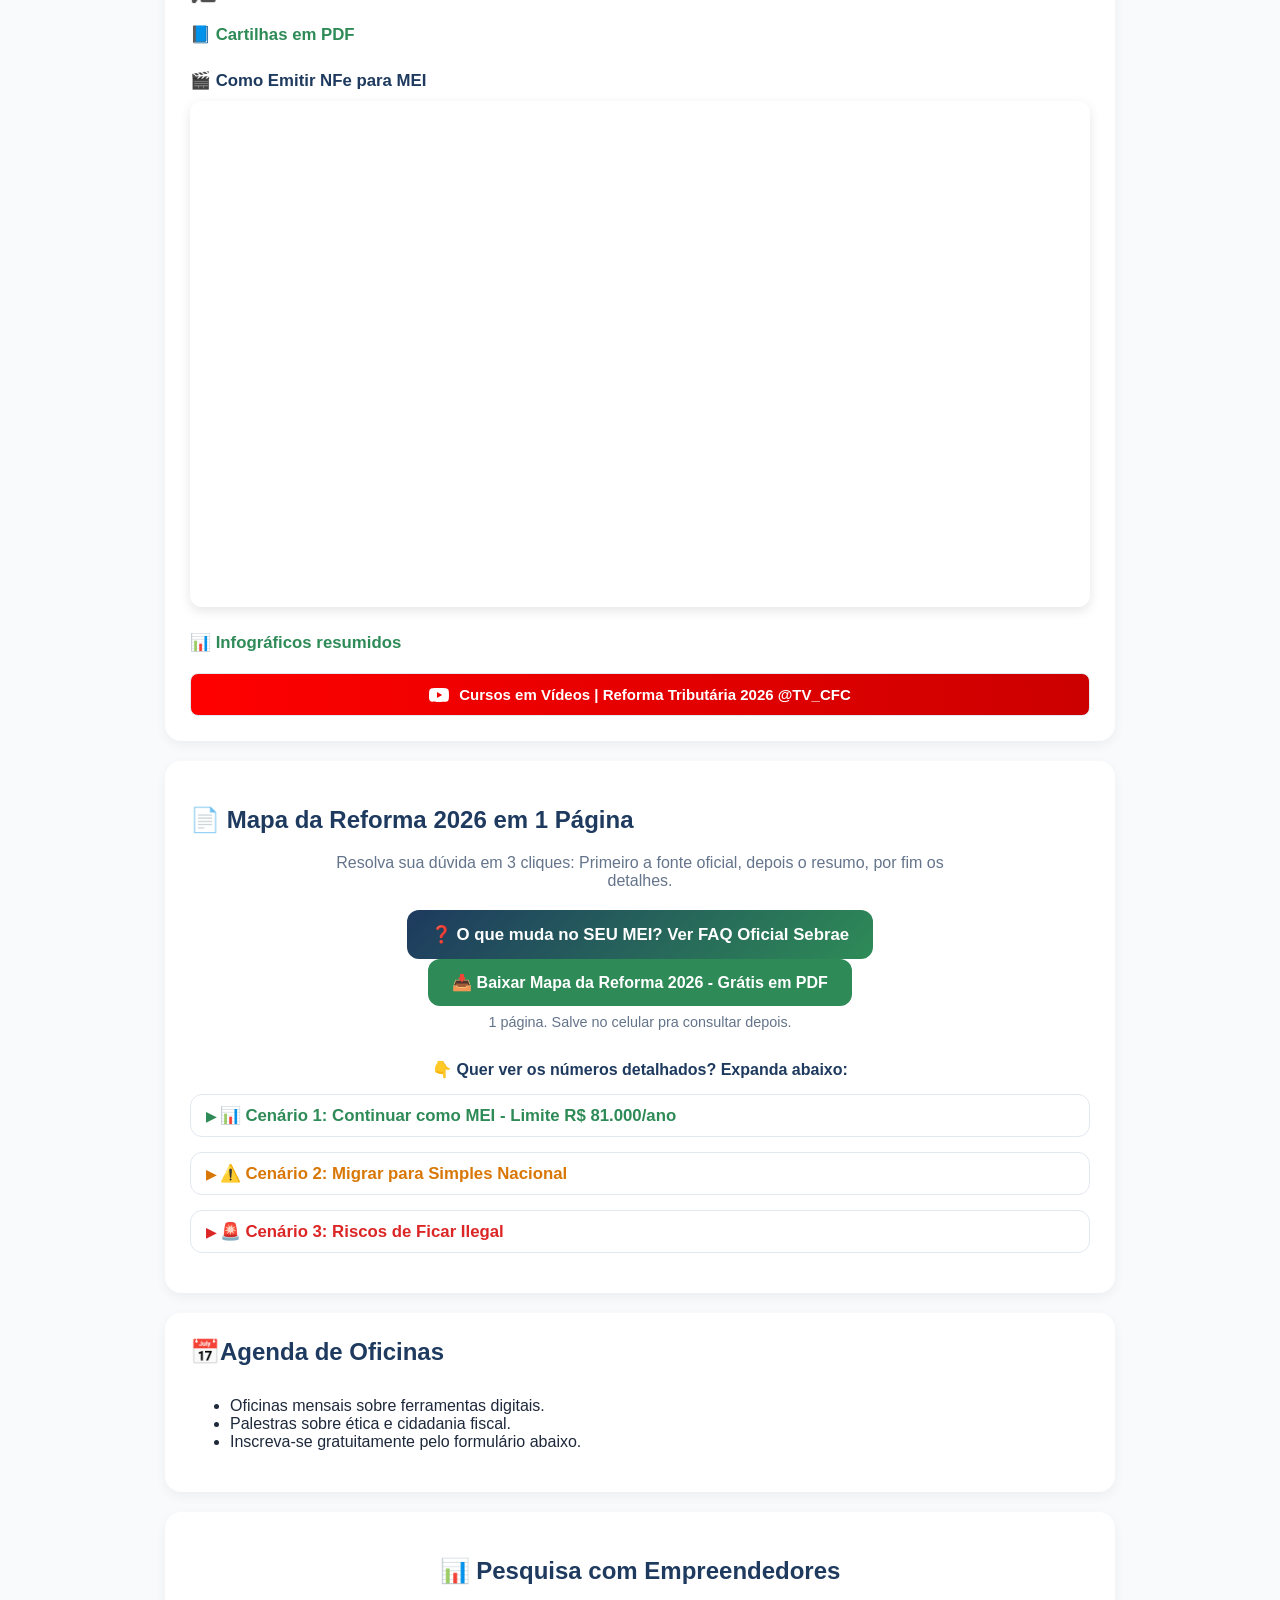
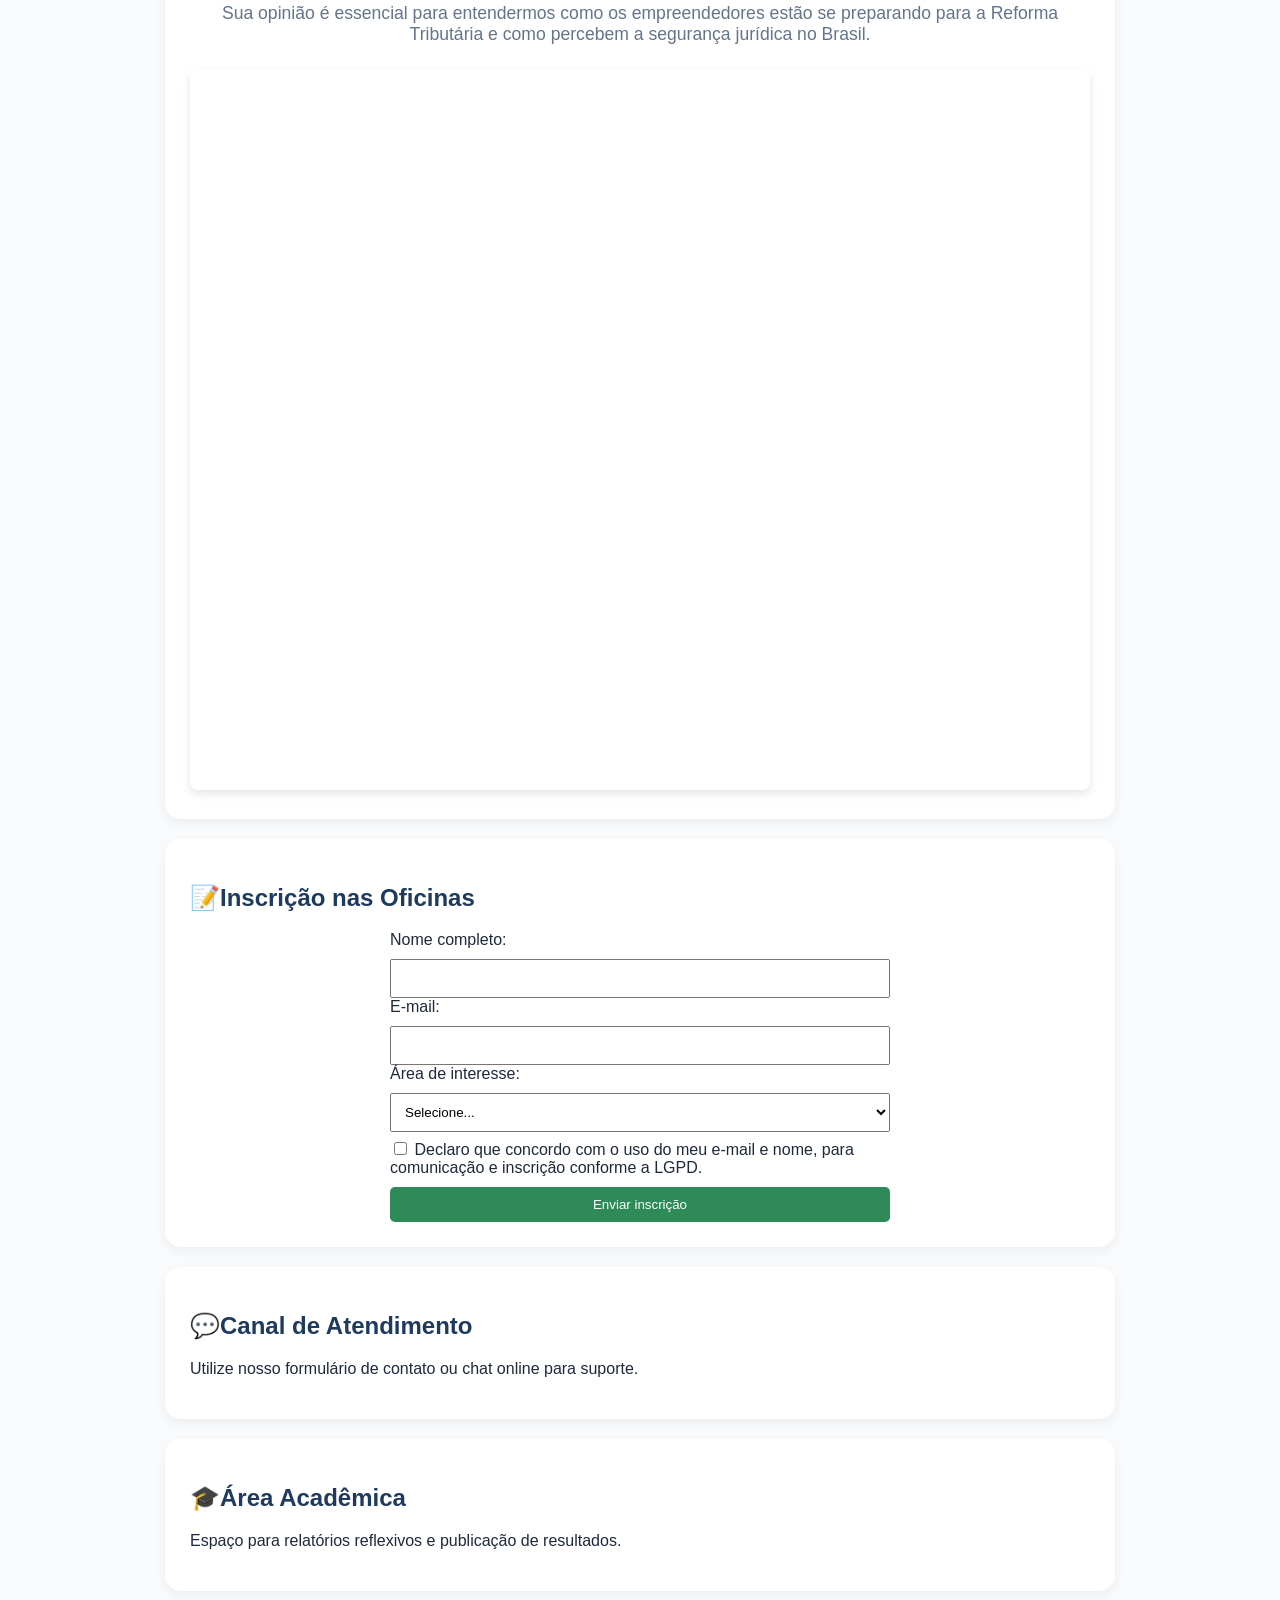
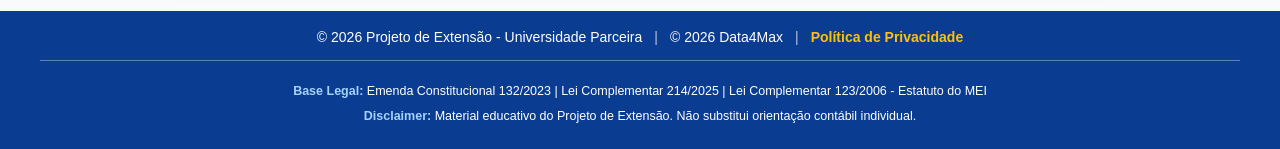
==== commit 11d8a78a: "Add files via upload" ====
--- a/index.html
+++ b/index.html
@@ -14,7 +14,8 @@
   <!-- 2. PRÉ-CARREGAR ARQUIVOS CRÍTICOS DO SEU SITE -->
   <link rel="preload" href="css/style.css" as="style">
   <link rel="preload" href="js/script.js" as="script">
-
+  <link rel="preload" as="image" href="/img/banner-bg.webp" type="image/webp">
+  
   <!-- 3. CARREGAR CSS NORMAL -->
   <link rel="stylesheet" href="css/style.css">
 
--- a/css/style.css
+++ b/css/style.css
@@ -115,7 +115,7 @@
 }
 
 .hero h1 {
-  font-size: clamp(2rem, 5vw, 3rem); /* 32px a 48px responsivo */
+  font-size: clamp(2rem, 5vw, 3rem);
   font-weight: 800;
   color: var(--accent-dark);
   line-height: 1.2;
@@ -130,7 +130,7 @@
   margin-inline: auto;
 }
 
-.hero.btn-cta {
+.btn-cta { /* CORRIGIDO: era.hero.btn-cta */
   display: inline-block;
   padding: 14px 28px;
   font-weight: 700;
@@ -142,18 +142,18 @@
   color: #fff;
   text-decoration: none;
   box-shadow: 0 4px 14px rgba(30, 58, 95, 0.3);
-  transition: transform.2s, box-shadow.2s, background.3s;
-}
-.hero.btn-cta:hover {
+  transition: transform 0.2s, box-shadow 0.2s, background 0.3s; /* CORRIGIDO.2s */
+}
+.btn-cta:hover {
   background: #0D1B2A;
   transform: translateY(-2px);
   box-shadow: 0 6px 20px rgba(30, 58, 95, 0.4);
 }
-body.dark-mode.hero.btn-cta {
+body.dark-mode.btn-cta { /* CORRIGIDO */
   background-color: #FFD966;
   color: #1E1E1E;
 }
-body.dark-mode.hero.btn-cta:hover {
+body.dark-mode.btn-cta:hover {
   background-color: #e6c25e;
 }
 
@@ -162,28 +162,31 @@
 =============================== */
 .banner {
   position: relative;
-  background: url('../img/banner-bg.jpg') center/cover no-repeat;
+  background-image: url('../img/banner-bg.webp?v=2'), url('../img/banner-bg.jpg?v=2');
+  background-position: center left; /* MUDOU DE center PRA center left */
+  background-size: cover;
+  background-repeat: no-repeat;
+  
   height: 70vh;
   display: flex;
   align-items: center;
   justify-content: center;
   text-align: center;
 }
-.banner.overlay {
+.banner.overlay { /* CORRIGIDO: era.banner.overlay */
   position: absolute;
   top: 0; left: 0;
   width: 100%; height: 100%;
   background: rgba(255, 217, 102, 0.6);
 }
 .banner-content { position: relative; z-index: 2; }
-.banner h2 { /* Era h1, troquei pra não conflitar com SEO */
+.banner h2 {
   font-size: 2.8em;
   font-weight: 700;
   color: var(--accent-dark);
   text-shadow: 2px 2px 4px rgba(0,0,0,0.2);
 }
 .banner p { font-size: 1.3em; margin-top: 10px; color: var(--accent-dark); }
-body.dark-mode.banner h2, body.dark-mode.banner p { color: #FFD966; }
 
 /* ===============================
    📌 Seções
@@ -240,28 +243,6 @@
 #mensagemConfirmacao p { margin: 8px 0; font-size: 16px; }
 
 /* ===============================
-   📌 Rodapé
-=============================== */
-.footer {
-  background: #004080;
-  color: #fff;
-  text-align: center;
-  padding: 1rem;
-}
-.rodape-conteudo {
-  display: flex;
-  flex-wrap: wrap;
-  justify-content: center;
-  gap: 15px;
-  align-items: center;
-}
-.rodape-conteudo a {
-  color: #FFC107;
-  text-decoration: none;
-}
-.rodape-conteudo a:hover { text-decoration: underline; }
-
-/* ===============================
    📌 Animações
 =============================== */
 .fade-in {
@@ -275,18 +256,23 @@
 }
 
 /* ===============================
-   🌙 Modo Escuro
+   🌙 Modo Escuro - UNIFICADO
 =============================== */
 body.dark-mode header,
-body.dark-mode footer {
+body.dark-mode.footer {
   background: linear-gradient(90deg, #0D1B2A, #1B4332);
 }
+body.dark-mode.footer { background-color: #08182F; } /* Override específico do footer */
+
 body.dark-mode nav { background-color: #1B4332; }
-body.dark-mode.menu a { color: #EAEAEA; }
+body.dark-mode.menu a { color: #EAEAEA; } /* CORRIGIDO */
 body.dark-mode.banner {
   background: url('../img/banner-dark.jpg') center/cover no-repeat;
 }
-body.dark-mode.banner.overlay { background: rgba(0,0,0,0.5); }
+body.dark-mode.banner.overlay { background: rgba(0,0,0,0.5); } /* CORRIGIDO */
+body.dark-mode.banner h2,
+body.dark-mode.banner p { color: #FFD966; }
+
 body.dark-mode.section {
   background-color: var(--bg-card);
   color: var(--text-main);
@@ -298,56 +284,48 @@
   border-color: #4CAF50;
   color: #EAEAEA;
 }
-
-/* 🔹 Modo escuro automático */
-@media (prefers-color-scheme: dark) {
-  body:not(.light-mode) { background-color: #121212; color: #EAEAEA; }
-  body:not(.light-mode) header, body:not(.light-mode) footer { background: linear-gradient(90deg, #0D1B2A, #1B4332); }
-  body:not(.light-mode) nav { background-color: #1B4332; }
-  body:not(.light-mode).menu a { color: #EAEAEA; }
-  body:not(.light-mode).banner { background: url('../img/banner-dark.jpg') center/cover no-repeat; }
-  body:not(.light-mode).banner.overlay { background: rgba(0,0,0,0.5); }
-  body:not(.light-mode).banner h2, body:not(.light-mode).banner p { color: #FFD966; }
-  body:not(.light-mode).section {
-    background-color: #1E1E1E;
-    color: #EAEAEA;
-    box-shadow: 0 4px 10px rgba(255,255,255,0.1);
-  }
-  body:not(.light-mode) form button { background-color: #1B4332; }
-  body:not(.light-mode) #mensagemConfirmacao {
-    background-color: #1E1E1E;
-    border-color: #4CAF50;
-    color: #EAEAEA;
-  }
-}
+body.dark-mode.footer.legal-footer-wrap { color: #F8F9FA; }
+body.dark-mode.footer.legal-footer-wrap::before { background: rgba(255, 193, 7, 0.35); }
+body.dark-mode.rodape-conteudo a:hover { color: #FFE066; }
+body.dark-mode.mapa-details { background: rgba(0,0,0,0.2); } /* CORRIGIDO */
+
+/* APAGADO: @media (prefers-color-scheme: dark) - Redundante com body.dark-mode */
 
 /* ===============================
    📌 Responsividade
 =============================== */
 @media (min-width: 769px) {
- .menu {
+.menu {
     display: flex;
     flex-direction: row;
     justify-content: center;
     gap: 20px;
     flex: 1;
   }
- .menu-toggle { display: none; }
+.menu-toggle { display: none; }
 }
 @media (max-width: 768px) {
- .banner h2 { font-size: 2em; }
- .hero h1 { font-size: clamp(1.8rem, 8vw, 2.5rem); }
- .section { margin: 10px; padding: 20px; }
- .section h2 { font-size: 1.3em; }
- .iframe-pesquisa { min-height: 1200px; }
+.banner h2 { font-size: 2em; }
+.hero h1 { font-size: clamp(1.8rem, 8vw, 2.5rem); }
+.section { margin: 10px; padding: 20px; }
+.section h2 { font-size: 1.3em; }
+.iframe-pesquisa { min-height: 1200px; }
+}
+@media (max-width: 600px) {
+.youtube-container { flex-direction: column; align-items: flex-start; }
+.youtube-link { width: 100%; }
+.youtube-link a { display: block; text-align: center; width: 100%; }
+.playlist-banner { padding: 12px 14px; }
+.playlist-banner h3 { font-size: 15px; }
+.footer.legal-footer-wrap { font-size: 11px; padding: 0 12px; max-width: 95%; }
 }
 @media (max-width: 480px) {
- .banner { padding: 30px; }
- .banner h2 { font-size: 1.6em; }
- .hero { padding: 60px 20px 40px; }
- .section { margin: 5px; padding: 15px; }
- .menu a { font-size: 0.9em; }
- .iframe-pesquisa { min-height: 1600px; }
+.banner { padding: 30px; }
+.banner h2 { font-size: 1.6em; }
+.hero { padding: 60px 20px 40px; }
+.section { margin: 5px; padding: 15px; }
+.menu a { font-size: 0.9em; }
+.iframe-pesquisa { min-height: 1600px; }
 }
 
 /* ===============================
@@ -454,7 +432,6 @@
   padding: 10px 15px;
   border: 1px solid var(--border);
 }
-[data-theme="dark"].mapa-details { background: rgba(0,0,0,0.2); }
 
 .mapa-details summary {
   font-weight: bold;
@@ -483,7 +460,6 @@
 .materiais-titulo { font-weight: bold; color: var(--accent-dark); margin: 0 0 10px 0; font-size: 1.05em; }
 .materiais-video-wrapper { display: block; width: 100%; }
 
-/* 👇 O P já é block, mas o tooltip-container precisa ser inline-block */
 p.tooltip-container {
   display: inline-block;
   width: auto;
@@ -524,15 +500,8 @@
 }
 .youtube-link a:hover { background: #cc0000; }
 
-/* No celular empilha */
-@media (max-width: 600px) {
- .youtube-container { flex-direction: column; align-items: flex-start; }
- .youtube-link { width: 100%; }
- .youtube-link a { display: block; text-align: center; width: 100%; }
-}
-
-/* ===============================
-   📌 Tooltip Customizado v3 - Corrigido
+/* ===============================
+   📌 Tooltip Customizado
 =============================== */
 .tooltip-container {
   position: relative;
@@ -574,18 +543,20 @@
   border-color: var(--tooltip-bg) transparent;
 }
 
-.tooltip-container:hover .tooltip { /* 👈 Coloquei o espaço aqui */
+.tooltip-container:hover .tooltip { /* VOLTOU O ESPAÇO AQUI */
   visibility: visible;
   opacity: 1;
 }
+
 /* ===============================
    📌 AGENDA - Alinhado à esquerda
 =============================== */
 #agenda h2.tooltip-container {
-  display: inline-block; /* Só do tamanho do texto, não 100% */
+  display: inline-block;
   text-align: left;
-  margin: 0 0 15px 0; /* Tira o margin auto que centralizava */
+  margin: 0 0 15px 0;
  }
+
 /* ===============================
    📌 MAPA - Centralizado só aqui
 =============================== */
@@ -594,127 +565,24 @@
   width: fit-content;
   margin: 0 auto;
 }
-/* ===============================
-   📌 Bloco Legal Footer - AJUSTE FINAL DA PRINT
-   =============================== */
-.footer {
-  background-color: #0A3D91;
-  padding-bottom: 16px;
-}
-
-.footer .legal-footer-wrap {
-  margin-top: 14px;
-  padding: 0 16px; /* tirei padding de cima pra grudar na linha */
-  text-align: center;
-  font-size: 12px;
-  line-height: 1.5;
-  width: 100%;
-  max-width: 900px;
-  margin-left: auto;
-  margin-right: auto;
-  opacity: 1;
-  border-radius: 0;
-}
-
-.footer .legal-footer-wrap p {
-  margin: 4px auto;
-  max-width: 900px;
-}
-
-/* AJUSTE: Deixa sutil e com peso normal igual print */
-.footer .legal-footer-wrap strong {
-  font-weight: 600; /* semi-bold */
-  font-style: normal;
-  color: #A7D2FF; /* Azul claro */
-  opacity: 0.9; /* um pouco mais forte que o texto */
-}
-.footer .legal-footer-wrap em {
-  font-weight: 400; /* normal igual o texto */
-  font-style: normal;
-  color: #FFFFFF;
-  opacity: 0.75; /* mais sutil igual "Disclaimer" da print */
-}
-.footer .legal-footer-wrap em strong { /* caso use <strong> dentro do disclaimer */
-  opacity: 0.9;
-}
-
-/* LINHA DIVISÓRIA PARCIAL */
-.footer .legal-footer-wrap::before {
-  content: "";
-  display: block;
-  width: 900px;
-  max-width: 90%;
-  height: 1px;
-  background: rgba(255, 255, 255, 0.35);
-  margin: 0 auto 10px auto;
-}
-
-/* ===== MODO CLARO ===== */
-body:not(.dark-mode) .footer { background-color: #0A3D91; }
-body:not(.dark-mode) .footer .legal-footer-wrap { background-color: transparent; color: #FFFFFF; }
-
-/* ===== MODO ESCURO ===== */
-body.dark-mode .footer { background-color: #08182F; }
-body.dark-mode .footer .legal-footer-wrap { background-color: transparent; color: #F8F9FA; }
-body.dark-mode .footer .legal-footer-wrap::before { background: rgba(255, 193, 7, 0.35); }
-
-/* ===============================
-   📌 HOVER SUAVE NO LINK AMARELO
-   =============================== */
-
-/* Estado normal do link */
-.footer .legal-footer-wrap a,
-.footer a[href*="politica"] { /* pega o link da Política mesmo se estiver fora do wrap */
-  color: #FFC107; /* Amarelo MEI */
-  text-decoration: none;
-  font-weight: 600;
-  transition: all 0.25s ease; /* transição suave */
-  position: relative;
-}
-
-/* Estado hover - quando passa o mouse */
-.footer .legal-footer-wrap a:hover,
-.footer a[href*="politica"]:hover {
-  color: #FFD43B; /* Amarelo mais claro */
-  text-decoration: underline; /* sublinha aparece suave */
-  text-underline-offset: 3px; /* afasta um pouco a linha */
-}
-
-/* Estado active - quando clica */
-.footer .legal-footer-wrap a:active,
-.footer a[href*="politica"]:active {
-  color: #FFC107;
-  transform: translateY(1px); /* dá um "afundadinha" */
-}
-
-/* ===== MODO ESCURO: hover um pouco diferente ===== */
-body.dark-mode .footer .legal-footer-wrap a:hover,
-body.dark-mode .footer a[href*="politica"]:hover {
-  color: #FFE066; /* Amarelo ainda mais claro no dark */
-}
-
-/* Mobile */
-@media (max-width: 600px) {
-  .footer .legal-footer-wrap {
-    font-size: 11px;
-    padding: 0 12px;
-    max-width: 95%;
-  }
-}
-
-/* Faixa Playlist - Estilo SVG/Banner */
+
+/* ===============================
+   📌 Faixa Playlist - UNIFICADO
+=============================== */
 .playlist-banner {
   display: flex;
   align-items: center;
   gap: 12px;
-  margin-top: 28px;
+  margin-top: 24px;
   padding: 14px 18px;
-  background: #fff;
-  border: 1px solid var(--border-color, #e5e7eb);
+  background: var(--bg-card);
+  border: 1px solid var(--border);
   border-radius: 12px;
   text-decoration: none;
   transition: all 0.2s ease;
   cursor: pointer;
+  box-sizing: border-box;
+  width: 100%;
 }
 
 .playlist-banner:hover {
@@ -723,78 +591,154 @@
   transform: translateY(-2px);
 }
 
-.playlist-banner .yt-icon {
+.playlist-banner.yt-icon {
   width: 28px;
   height: 28px;
   color: #FF0000;
-  flex-shrink: 0; /* Não esmaga o ícone no mobile */
+  flex-shrink: 0;
 }
 
 .playlist-banner h3 {
   font-size: 16px;
   font-weight: 600;
-  color: var(--text-color, #111827);
+  color: var(--text-main);
   margin: 0;
   line-height: 1.4;
-}
-
-/* Mobile: quebra pra 2 linhas se precisar */
-@media (max-width: 600px) {
-  .playlist-banner {
-    padding: 12px 14px;
-  }
-  .playlist-banner h3 {
-    font-size: 15px;
-  }
-}
-
-/* Remove o container antigo do youtube que estava estourando */
-.youtube-container { display: none; }
-
-/* Faixa Playlist - Estilo SVG/Banner */
+  white-space: normal;
+}
+/* ===============================
+   📌 RODAPÉ - 2 VERSÕES - FIX MOBILE
+=============================== */
+
+/* TRAVA GERAL PRA NÃO ESTOURAR */
+html, body {
+  overflow-x: hidden !important;
+}
+
+/* MODO CLARO - Azul chapado */
+.footer {
+  background-color: #0A3D91 !important;
+  color: #fff !important;
+  text-align: center !important;
+  padding: 18px 16px !important; /* diminui padding lateral no mobile */
+  width: 100% !important;
+  box-sizing: border-box !important; /* padding não estoura */
+}
+
+.footer .rodape-conteudo {
+  display: flex !important;
+  justify-content: center !important;
+  gap: 8px 12px !important;
+  font-size: 14px !important;
+  margin-bottom: 10px !important;
+  flex-wrap: wrap !important;
+  max-width: 1200px !important; /* limita a largura */
+  margin: 0 auto 10px auto !important; /* centraliza */
+  word-wrap: break-word !important;
+}
+
+.footer .rodape-conteudo .separador {
+  color: #fff !important;
+  opacity: 0.7 !important;
+}
+
+.footer .rodape-conteudo a {
+  color: #FFC107 !important; /* Amarelo */
+  text-decoration: none !important;
+  font-weight: 600 !important;
+}
+.footer .rodape-conteudo a:hover {
+  color: #FFD43B !important;
+  text-decoration: underline !important;
+}
+
+/* Bloco Legal - AQUI ESTAVA O BUG */
+.footer .legal-footer-wrap {
+  font-size: 12.5px !important;
+  line-height: 1.6 !important;
+  width: 100% !important; /* MUDEI: era fit-content */
+  max-width: 1200px !important; /* MUDEI: limita e centraliza */
+  margin: 15px auto 0 auto !important; /* MUDEI: espaço em cima */
+  padding: 15px 10px 0 10px !important; /* MUDEI: padding interno */
+  text-align: center !important;
+  box-sizing: border-box !important;
+  
+  /* LINHA DIVISÓRIA VEM PRA CÁ */
+  border-top: 1px solid rgba(255, 255, 255, 0.35) !important;
+}
+
+.footer .legal-footer-wrap p {
+  margin: 5px 0 !important;
+  word-wrap: break-word !important; /* quebra texto longo */
+}
+
+/* REMOVI O ::before - era ele que duplicava e estourava */
+.footer .legal-footer-wrap::before {
+  content: none !important;
+}
+
+/* DESTAQUE AZUL CLARO */
+.footer .legal-footer-wrap .label-destaque {
+  color: #A7D2FF !important;
+  font-weight: 600 !important;
+}
+
+/* =========================================
+   MODO ESCURO - DEGRADÊ VERDE
+========================================= */
+body.dark-mode .footer {
+  background: linear-gradient(90deg, #0D1B2A, #1B4332) !important;
+}
+
+body.dark-mode .footer .legal-footer-wrap { 
+  border-top: 1px solid rgba(255, 193, 7, 0.3) !important; /* Linha amarela no dark */
+}
+
+body.dark-mode .footer .rodape-conteudo a:hover { 
+  color: #FFE066 !important; 
+}
+
+body.dark-mode .footer .legal-footer-wrap .label-destaque {
+  color: #A7D2FF !important;
+}
+/* ===============================
+   📌 FAIXA PLAYLIST YOUTUBE - AJUSTE
+=============================== */
 .playlist-banner {
-  display: flex;
-  align-items: center;
-  gap: 12px;
-  margin-top: 24px; /* Espaço depois da lista */
-  padding: 14px 18px;
-  background: #fff;
-  border: 1px solid #e5e7eb;
-  border-radius: 12px;
-  text-decoration: none;
-  transition: all 0.2s ease;
-  box-sizing: border-box; /* Chave pra não vazar */
-  width: 100%;
+  display: flex !important;
+  align-items: center !important;
+  justify-content: center !important;
+  gap: 10px !important;
+  background: linear-gradient(90deg, #FF0000, #CC0000) !important; /* Vermelho YT */
+  color: #fff !important;
+  text-decoration: none !important;
+  padding: 10px 16px !important;
+  border-radius: 8px !important;
+  margin-top: 20px !important;
+  font-weight: 600 !important;
+  transition: transform 0.2s ease, box-shadow 0.2s ease;
 }
 
 .playlist-banner:hover {
-  border-color: #FF0000;
-  box-shadow: 0 4px 12px rgba(255, 0, 0, 0.08);
   transform: translateY(-2px);
-}
-
+  box-shadow: 0 4px 12px rgba(255, 0, 0, 0.3);
+}
+
+.playlist-banner h3 {
+  font-size: 15px !important;
+  margin: 0 !important;
+  color: #fff !important;
+}
+
+/* ÍCONE YOUTUBE PEQUENO E VERMELHO */
 .playlist-banner .yt-icon {
-  width: 28px;
-  height: 28px;
-  color: #FF0000;
-  flex-shrink: 0; 
-}
-
-.playlist-banner h3 {
-  font-size: 16px;
-  font-weight: 600;
-  color: #111827;
-  margin: 0;
-  line-height: 1.4;
-  white-space: normal; /* Permite quebrar linha no mobile */
-}
-
-/* Mobile */
-@media (max-width: 600px) {
-  .playlist-banner {
-    padding: 12px 14px;
-  }
-  .playlist-banner h3 {
-    font-size: 15px;
-  }
-}+  width: 20px !important;   /* Tamanho compacto */
+  height: 20px !important;
+  fill: #fff !important;    /* Branco dentro do fundo vermelho */
+  flex-shrink: 0 !important;
+}
+
+/* MODO ESCURO */
+body.dark-mode .playlist-banner {
+  background: linear-gradient(90deg, #FF0000, #A00000) !important;
+}
--- a/css/style.css
+++ b/css/style.css
@@ -115,7 +115,7 @@
 }
 
 .hero h1 {
-  font-size: clamp(2rem, 5vw, 3rem); /* 32px a 48px responsivo */
+  font-size: clamp(2rem, 5vw, 3rem);
   font-weight: 800;
   color: var(--accent-dark);
   line-height: 1.2;
@@ -130,7 +130,7 @@
   margin-inline: auto;
 }
 
-.hero.btn-cta {
+.btn-cta { /* CORRIGIDO: era.hero.btn-cta */
   display: inline-block;
   padding: 14px 28px;
   font-weight: 700;
@@ -142,18 +142,18 @@
   color: #fff;
   text-decoration: none;
   box-shadow: 0 4px 14px rgba(30, 58, 95, 0.3);
-  transition: transform.2s, box-shadow.2s, background.3s;
-}
-.hero.btn-cta:hover {
+  transition: transform 0.2s, box-shadow 0.2s, background 0.3s; /* CORRIGIDO.2s */
+}
+.btn-cta:hover {
   background: #0D1B2A;
   transform: translateY(-2px);
   box-shadow: 0 6px 20px rgba(30, 58, 95, 0.4);
 }
-body.dark-mode.hero.btn-cta {
+body.dark-mode.btn-cta { /* CORRIGIDO */
   background-color: #FFD966;
   color: #1E1E1E;
 }
-body.dark-mode.hero.btn-cta:hover {
+body.dark-mode.btn-cta:hover {
   background-color: #e6c25e;
 }
 
@@ -162,28 +162,31 @@
 =============================== */
 .banner {
   position: relative;
-  background: url('../img/banner-bg.jpg') center/cover no-repeat;
+  background-image: url('../img/banner-bg.webp?v=2'), url('../img/banner-bg.jpg?v=2');
+  background-position: center left; /* MUDOU DE center PRA center left */
+  background-size: cover;
+  background-repeat: no-repeat;
+  
   height: 70vh;
   display: flex;
   align-items: center;
   justify-content: center;
   text-align: center;
 }
-.banner.overlay {
+.banner.overlay { /* CORRIGIDO: era.banner.overlay */
   position: absolute;
   top: 0; left: 0;
   width: 100%; height: 100%;
   background: rgba(255, 217, 102, 0.6);
 }
 .banner-content { position: relative; z-index: 2; }
-.banner h2 { /* Era h1, troquei pra não conflitar com SEO */
+.banner h2 {
   font-size: 2.8em;
   font-weight: 700;
   color: var(--accent-dark);
   text-shadow: 2px 2px 4px rgba(0,0,0,0.2);
 }
 .banner p { font-size: 1.3em; margin-top: 10px; color: var(--accent-dark); }
-body.dark-mode.banner h2, body.dark-mode.banner p { color: #FFD966; }
 
 /* ===============================
    📌 Seções
@@ -240,28 +243,6 @@
 #mensagemConfirmacao p { margin: 8px 0; font-size: 16px; }
 
 /* ===============================
-   📌 Rodapé
-=============================== */
-.footer {
-  background: #004080;
-  color: #fff;
-  text-align: center;
-  padding: 1rem;
-}
-.rodape-conteudo {
-  display: flex;
-  flex-wrap: wrap;
-  justify-content: center;
-  gap: 15px;
-  align-items: center;
-}
-.rodape-conteudo a {
-  color: #FFC107;
-  text-decoration: none;
-}
-.rodape-conteudo a:hover { text-decoration: underline; }
-
-/* ===============================
    📌 Animações
 =============================== */
 .fade-in {
@@ -275,18 +256,23 @@
 }
 
 /* ===============================
-   🌙 Modo Escuro
+   🌙 Modo Escuro - UNIFICADO
 =============================== */
 body.dark-mode header,
-body.dark-mode footer {
+body.dark-mode.footer {
   background: linear-gradient(90deg, #0D1B2A, #1B4332);
 }
+body.dark-mode.footer { background-color: #08182F; } /* Override específico do footer */
+
 body.dark-mode nav { background-color: #1B4332; }
-body.dark-mode.menu a { color: #EAEAEA; }
+body.dark-mode.menu a { color: #EAEAEA; } /* CORRIGIDO */
 body.dark-mode.banner {
   background: url('../img/banner-dark.jpg') center/cover no-repeat;
 }
-body.dark-mode.banner.overlay { background: rgba(0,0,0,0.5); }
+body.dark-mode.banner.overlay { background: rgba(0,0,0,0.5); } /* CORRIGIDO */
+body.dark-mode.banner h2,
+body.dark-mode.banner p { color: #FFD966; }
+
 body.dark-mode.section {
   background-color: var(--bg-card);
   color: var(--text-main);
@@ -298,56 +284,48 @@
   border-color: #4CAF50;
   color: #EAEAEA;
 }
-
-/* 🔹 Modo escuro automático */
-@media (prefers-color-scheme: dark) {
-  body:not(.light-mode) { background-color: #121212; color: #EAEAEA; }
-  body:not(.light-mode) header, body:not(.light-mode) footer { background: linear-gradient(90deg, #0D1B2A, #1B4332); }
-  body:not(.light-mode) nav { background-color: #1B4332; }
-  body:not(.light-mode).menu a { color: #EAEAEA; }
-  body:not(.light-mode).banner { background: url('../img/banner-dark.jpg') center/cover no-repeat; }
-  body:not(.light-mode).banner.overlay { background: rgba(0,0,0,0.5); }
-  body:not(.light-mode).banner h2, body:not(.light-mode).banner p { color: #FFD966; }
-  body:not(.light-mode).section {
-    background-color: #1E1E1E;
-    color: #EAEAEA;
-    box-shadow: 0 4px 10px rgba(255,255,255,0.1);
-  }
-  body:not(.light-mode) form button { background-color: #1B4332; }
-  body:not(.light-mode) #mensagemConfirmacao {
-    background-color: #1E1E1E;
-    border-color: #4CAF50;
-    color: #EAEAEA;
-  }
-}
+body.dark-mode.footer.legal-footer-wrap { color: #F8F9FA; }
+body.dark-mode.footer.legal-footer-wrap::before { background: rgba(255, 193, 7, 0.35); }
+body.dark-mode.rodape-conteudo a:hover { color: #FFE066; }
+body.dark-mode.mapa-details { background: rgba(0,0,0,0.2); } /* CORRIGIDO */
+
+/* APAGADO: @media (prefers-color-scheme: dark) - Redundante com body.dark-mode */
 
 /* ===============================
    📌 Responsividade
 =============================== */
 @media (min-width: 769px) {
- .menu {
+.menu {
     display: flex;
     flex-direction: row;
     justify-content: center;
     gap: 20px;
     flex: 1;
   }
- .menu-toggle { display: none; }
+.menu-toggle { display: none; }
 }
 @media (max-width: 768px) {
- .banner h2 { font-size: 2em; }
- .hero h1 { font-size: clamp(1.8rem, 8vw, 2.5rem); }
- .section { margin: 10px; padding: 20px; }
- .section h2 { font-size: 1.3em; }
- .iframe-pesquisa { min-height: 1200px; }
+.banner h2 { font-size: 2em; }
+.hero h1 { font-size: clamp(1.8rem, 8vw, 2.5rem); }
+.section { margin: 10px; padding: 20px; }
+.section h2 { font-size: 1.3em; }
+.iframe-pesquisa { min-height: 1200px; }
+}
+@media (max-width: 600px) {
+.youtube-container { flex-direction: column; align-items: flex-start; }
+.youtube-link { width: 100%; }
+.youtube-link a { display: block; text-align: center; width: 100%; }
+.playlist-banner { padding: 12px 14px; }
+.playlist-banner h3 { font-size: 15px; }
+.footer.legal-footer-wrap { font-size: 11px; padding: 0 12px; max-width: 95%; }
 }
 @media (max-width: 480px) {
- .banner { padding: 30px; }
- .banner h2 { font-size: 1.6em; }
- .hero { padding: 60px 20px 40px; }
- .section { margin: 5px; padding: 15px; }
- .menu a { font-size: 0.9em; }
- .iframe-pesquisa { min-height: 1600px; }
+.banner { padding: 30px; }
+.banner h2 { font-size: 1.6em; }
+.hero { padding: 60px 20px 40px; }
+.section { margin: 5px; padding: 15px; }
+.menu a { font-size: 0.9em; }
+.iframe-pesquisa { min-height: 1600px; }
 }
 
 /* ===============================
@@ -454,7 +432,6 @@
   padding: 10px 15px;
   border: 1px solid var(--border);
 }
-[data-theme="dark"].mapa-details { background: rgba(0,0,0,0.2); }
 
 .mapa-details summary {
   font-weight: bold;
@@ -483,7 +460,6 @@
 .materiais-titulo { font-weight: bold; color: var(--accent-dark); margin: 0 0 10px 0; font-size: 1.05em; }
 .materiais-video-wrapper { display: block; width: 100%; }
 
-/* 👇 O P já é block, mas o tooltip-container precisa ser inline-block */
 p.tooltip-container {
   display: inline-block;
   width: auto;
@@ -524,15 +500,8 @@
 }
 .youtube-link a:hover { background: #cc0000; }
 
-/* No celular empilha */
-@media (max-width: 600px) {
- .youtube-container { flex-direction: column; align-items: flex-start; }
- .youtube-link { width: 100%; }
- .youtube-link a { display: block; text-align: center; width: 100%; }
-}
-
-/* ===============================
-   📌 Tooltip Customizado v3 - Corrigido
+/* ===============================
+   📌 Tooltip Customizado
 =============================== */
 .tooltip-container {
   position: relative;
@@ -574,18 +543,20 @@
   border-color: var(--tooltip-bg) transparent;
 }
 
-.tooltip-container:hover .tooltip { /* 👈 Coloquei o espaço aqui */
+.tooltip-container:hover .tooltip { /* VOLTOU O ESPAÇO AQUI */
   visibility: visible;
   opacity: 1;
 }
+
 /* ===============================
    📌 AGENDA - Alinhado à esquerda
 =============================== */
 #agenda h2.tooltip-container {
-  display: inline-block; /* Só do tamanho do texto, não 100% */
+  display: inline-block;
   text-align: left;
-  margin: 0 0 15px 0; /* Tira o margin auto que centralizava */
+  margin: 0 0 15px 0;
  }
+
 /* ===============================
    📌 MAPA - Centralizado só aqui
 =============================== */
@@ -594,127 +565,24 @@
   width: fit-content;
   margin: 0 auto;
 }
-/* ===============================
-   📌 Bloco Legal Footer - AJUSTE FINAL DA PRINT
-   =============================== */
-.footer {
-  background-color: #0A3D91;
-  padding-bottom: 16px;
-}
-
-.footer .legal-footer-wrap {
-  margin-top: 14px;
-  padding: 0 16px; /* tirei padding de cima pra grudar na linha */
-  text-align: center;
-  font-size: 12px;
-  line-height: 1.5;
-  width: 100%;
-  max-width: 900px;
-  margin-left: auto;
-  margin-right: auto;
-  opacity: 1;
-  border-radius: 0;
-}
-
-.footer .legal-footer-wrap p {
-  margin: 4px auto;
-  max-width: 900px;
-}
-
-/* AJUSTE: Deixa sutil e com peso normal igual print */
-.footer .legal-footer-wrap strong {
-  font-weight: 600; /* semi-bold */
-  font-style: normal;
-  color: #A7D2FF; /* Azul claro */
-  opacity: 0.9; /* um pouco mais forte que o texto */
-}
-.footer .legal-footer-wrap em {
-  font-weight: 400; /* normal igual o texto */
-  font-style: normal;
-  color: #FFFFFF;
-  opacity: 0.75; /* mais sutil igual "Disclaimer" da print */
-}
-.footer .legal-footer-wrap em strong { /* caso use <strong> dentro do disclaimer */
-  opacity: 0.9;
-}
-
-/* LINHA DIVISÓRIA PARCIAL */
-.footer .legal-footer-wrap::before {
-  content: "";
-  display: block;
-  width: 900px;
-  max-width: 90%;
-  height: 1px;
-  background: rgba(255, 255, 255, 0.35);
-  margin: 0 auto 10px auto;
-}
-
-/* ===== MODO CLARO ===== */
-body:not(.dark-mode) .footer { background-color: #0A3D91; }
-body:not(.dark-mode) .footer .legal-footer-wrap { background-color: transparent; color: #FFFFFF; }
-
-/* ===== MODO ESCURO ===== */
-body.dark-mode .footer { background-color: #08182F; }
-body.dark-mode .footer .legal-footer-wrap { background-color: transparent; color: #F8F9FA; }
-body.dark-mode .footer .legal-footer-wrap::before { background: rgba(255, 193, 7, 0.35); }
-
-/* ===============================
-   📌 HOVER SUAVE NO LINK AMARELO
-   =============================== */
-
-/* Estado normal do link */
-.footer .legal-footer-wrap a,
-.footer a[href*="politica"] { /* pega o link da Política mesmo se estiver fora do wrap */
-  color: #FFC107; /* Amarelo MEI */
-  text-decoration: none;
-  font-weight: 600;
-  transition: all 0.25s ease; /* transição suave */
-  position: relative;
-}
-
-/* Estado hover - quando passa o mouse */
-.footer .legal-footer-wrap a:hover,
-.footer a[href*="politica"]:hover {
-  color: #FFD43B; /* Amarelo mais claro */
-  text-decoration: underline; /* sublinha aparece suave */
-  text-underline-offset: 3px; /* afasta um pouco a linha */
-}
-
-/* Estado active - quando clica */
-.footer .legal-footer-wrap a:active,
-.footer a[href*="politica"]:active {
-  color: #FFC107;
-  transform: translateY(1px); /* dá um "afundadinha" */
-}
-
-/* ===== MODO ESCURO: hover um pouco diferente ===== */
-body.dark-mode .footer .legal-footer-wrap a:hover,
-body.dark-mode .footer a[href*="politica"]:hover {
-  color: #FFE066; /* Amarelo ainda mais claro no dark */
-}
-
-/* Mobile */
-@media (max-width: 600px) {
-  .footer .legal-footer-wrap {
-    font-size: 11px;
-    padding: 0 12px;
-    max-width: 95%;
-  }
-}
-
-/* Faixa Playlist - Estilo SVG/Banner */
+
+/* ===============================
+   📌 Faixa Playlist - UNIFICADO
+=============================== */
 .playlist-banner {
   display: flex;
   align-items: center;
   gap: 12px;
-  margin-top: 28px;
+  margin-top: 24px;
   padding: 14px 18px;
-  background: #fff;
-  border: 1px solid var(--border-color, #e5e7eb);
+  background: var(--bg-card);
+  border: 1px solid var(--border);
   border-radius: 12px;
   text-decoration: none;
   transition: all 0.2s ease;
   cursor: pointer;
+  box-sizing: border-box;
+  width: 100%;
 }
 
 .playlist-banner:hover {
@@ -723,78 +591,154 @@
   transform: translateY(-2px);
 }
 
-.playlist-banner .yt-icon {
+.playlist-banner.yt-icon {
   width: 28px;
   height: 28px;
   color: #FF0000;
-  flex-shrink: 0; /* Não esmaga o ícone no mobile */
+  flex-shrink: 0;
 }
 
 .playlist-banner h3 {
   font-size: 16px;
   font-weight: 600;
-  color: var(--text-color, #111827);
+  color: var(--text-main);
   margin: 0;
   line-height: 1.4;
-}
-
-/* Mobile: quebra pra 2 linhas se precisar */
-@media (max-width: 600px) {
-  .playlist-banner {
-    padding: 12px 14px;
-  }
-  .playlist-banner h3 {
-    font-size: 15px;
-  }
-}
-
-/* Remove o container antigo do youtube que estava estourando */
-.youtube-container { display: none; }
-
-/* Faixa Playlist - Estilo SVG/Banner */
+  white-space: normal;
+}
+/* ===============================
+   📌 RODAPÉ - 2 VERSÕES - FIX MOBILE
+=============================== */
+
+/* TRAVA GERAL PRA NÃO ESTOURAR */
+html, body {
+  overflow-x: hidden !important;
+}
+
+/* MODO CLARO - Azul chapado */
+.footer {
+  background-color: #0A3D91 !important;
+  color: #fff !important;
+  text-align: center !important;
+  padding: 18px 16px !important; /* diminui padding lateral no mobile */
+  width: 100% !important;
+  box-sizing: border-box !important; /* padding não estoura */
+}
+
+.footer .rodape-conteudo {
+  display: flex !important;
+  justify-content: center !important;
+  gap: 8px 12px !important;
+  font-size: 14px !important;
+  margin-bottom: 10px !important;
+  flex-wrap: wrap !important;
+  max-width: 1200px !important; /* limita a largura */
+  margin: 0 auto 10px auto !important; /* centraliza */
+  word-wrap: break-word !important;
+}
+
+.footer .rodape-conteudo .separador {
+  color: #fff !important;
+  opacity: 0.7 !important;
+}
+
+.footer .rodape-conteudo a {
+  color: #FFC107 !important; /* Amarelo */
+  text-decoration: none !important;
+  font-weight: 600 !important;
+}
+.footer .rodape-conteudo a:hover {
+  color: #FFD43B !important;
+  text-decoration: underline !important;
+}
+
+/* Bloco Legal - AQUI ESTAVA O BUG */
+.footer .legal-footer-wrap {
+  font-size: 12.5px !important;
+  line-height: 1.6 !important;
+  width: 100% !important; /* MUDEI: era fit-content */
+  max-width: 1200px !important; /* MUDEI: limita e centraliza */
+  margin: 15px auto 0 auto !important; /* MUDEI: espaço em cima */
+  padding: 15px 10px 0 10px !important; /* MUDEI: padding interno */
+  text-align: center !important;
+  box-sizing: border-box !important;
+  
+  /* LINHA DIVISÓRIA VEM PRA CÁ */
+  border-top: 1px solid rgba(255, 255, 255, 0.35) !important;
+}
+
+.footer .legal-footer-wrap p {
+  margin: 5px 0 !important;
+  word-wrap: break-word !important; /* quebra texto longo */
+}
+
+/* REMOVI O ::before - era ele que duplicava e estourava */
+.footer .legal-footer-wrap::before {
+  content: none !important;
+}
+
+/* DESTAQUE AZUL CLARO */
+.footer .legal-footer-wrap .label-destaque {
+  color: #A7D2FF !important;
+  font-weight: 600 !important;
+}
+
+/* =========================================
+   MODO ESCURO - DEGRADÊ VERDE
+========================================= */
+body.dark-mode .footer {
+  background: linear-gradient(90deg, #0D1B2A, #1B4332) !important;
+}
+
+body.dark-mode .footer .legal-footer-wrap { 
+  border-top: 1px solid rgba(255, 193, 7, 0.3) !important; /* Linha amarela no dark */
+}
+
+body.dark-mode .footer .rodape-conteudo a:hover { 
+  color: #FFE066 !important; 
+}
+
+body.dark-mode .footer .legal-footer-wrap .label-destaque {
+  color: #A7D2FF !important;
+}
+/* ===============================
+   📌 FAIXA PLAYLIST YOUTUBE - AJUSTE
+=============================== */
 .playlist-banner {
-  display: flex;
-  align-items: center;
-  gap: 12px;
-  margin-top: 24px; /* Espaço depois da lista */
-  padding: 14px 18px;
-  background: #fff;
-  border: 1px solid #e5e7eb;
-  border-radius: 12px;
-  text-decoration: none;
-  transition: all 0.2s ease;
-  box-sizing: border-box; /* Chave pra não vazar */
-  width: 100%;
+  display: flex !important;
+  align-items: center !important;
+  justify-content: center !important;
+  gap: 10px !important;
+  background: linear-gradient(90deg, #FF0000, #CC0000) !important; /* Vermelho YT */
+  color: #fff !important;
+  text-decoration: none !important;
+  padding: 10px 16px !important;
+  border-radius: 8px !important;
+  margin-top: 20px !important;
+  font-weight: 600 !important;
+  transition: transform 0.2s ease, box-shadow 0.2s ease;
 }
 
 .playlist-banner:hover {
-  border-color: #FF0000;
-  box-shadow: 0 4px 12px rgba(255, 0, 0, 0.08);
   transform: translateY(-2px);
-}
-
+  box-shadow: 0 4px 12px rgba(255, 0, 0, 0.3);
+}
+
+.playlist-banner h3 {
+  font-size: 15px !important;
+  margin: 0 !important;
+  color: #fff !important;
+}
+
+/* ÍCONE YOUTUBE PEQUENO E VERMELHO */
 .playlist-banner .yt-icon {
-  width: 28px;
-  height: 28px;
-  color: #FF0000;
-  flex-shrink: 0; 
-}
-
-.playlist-banner h3 {
-  font-size: 16px;
-  font-weight: 600;
-  color: #111827;
-  margin: 0;
-  line-height: 1.4;
-  white-space: normal; /* Permite quebrar linha no mobile */
-}
-
-/* Mobile */
-@media (max-width: 600px) {
-  .playlist-banner {
-    padding: 12px 14px;
-  }
-  .playlist-banner h3 {
-    font-size: 15px;
-  }
-}+  width: 20px !important;   /* Tamanho compacto */
+  height: 20px !important;
+  fill: #fff !important;    /* Branco dentro do fundo vermelho */
+  flex-shrink: 0 !important;
+}
+
+/* MODO ESCURO */
+body.dark-mode .playlist-banner {
+  background: linear-gradient(90deg, #FF0000, #A00000) !important;
+}
